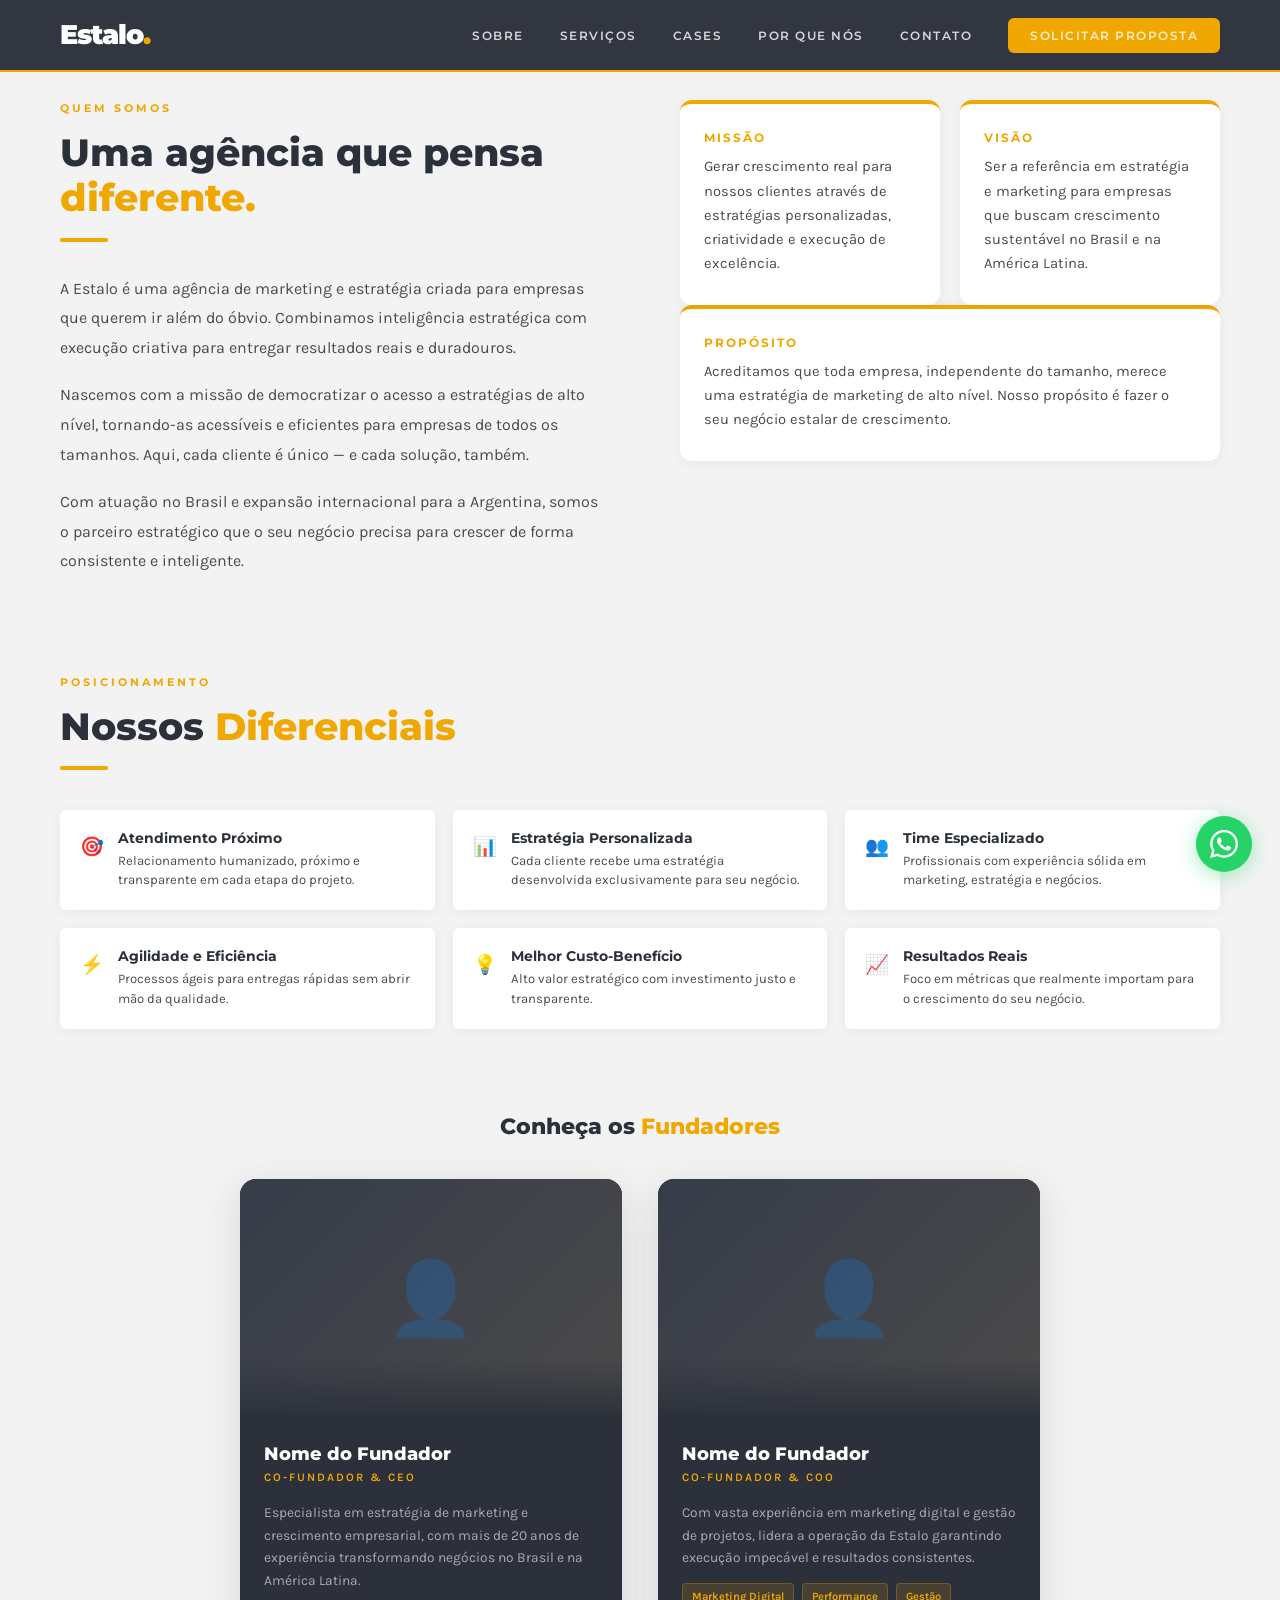
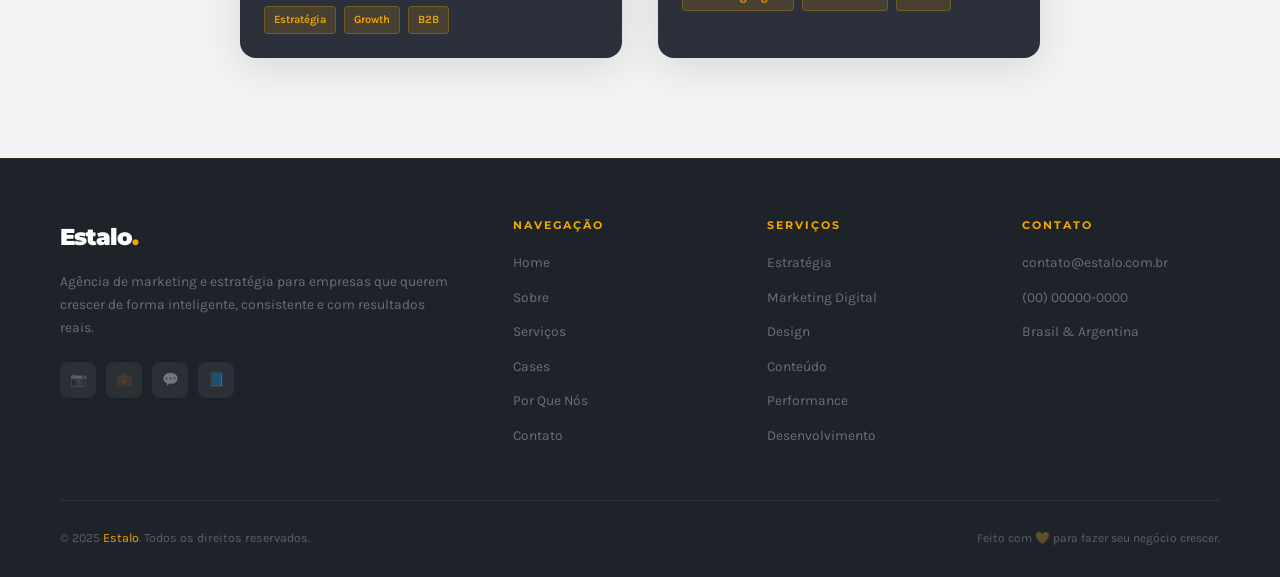
==== peges/sobre.html @ fcc30881 "mudança de layout completo" ====
<!DOCTYPE html>
<html lang="pt-BR">
<head>
<meta charset="UTF-8">
<meta name="viewport" content="width=device-width, initial-scale=1.0">
<title>Estalo — Agência de Marketing e Estratégia</title>
<link href="https://fonts.googleapis.com/css2?family=Montserrat:ital,wght@0,300;0,400;0,600;0,700;0,800;0,900;1,400&family=Karla:wght@300;400;500;600;700&display=swap" rel="stylesheet">
<link rel="stylesheet" href="../css/stilo.css">
<body>
<!-- NAV -->
<nav>
  <a class="nav-logo" href="#home">Estalo<span>.</span></a>
  <ul class="nav-links">
    <li></li>
    <li><a href="#sobre">Sobre</a></li>
    <li><a href="#servicos">Serviços</a></li>
    <li><a href="#cases">Cases</a></li>
    <li><a href="#porque">Por Que Nós</a></li>
    <li><a href="#contato">Contato</a></li>
    <li> <a class="nav-cta" href="#contato">Solicitar Proposta</a></li>
  </ul>
  <button class="nav-hamburger" onclick="toggleMenu()" aria-label="Menu">
    <span></span><span></span><span></span>
  </button>
</nav>

<!-- MOBILE MENU -->
<div id="mobile-menu" style="display:none;position:fixed;top:72px;left:0;right:0;background:var(--navy);z-index:999;padding:24px;border-bottom:2px solid var(--gold);">
  <ul style="list-style:none;display:flex;flex-direction:column;gap:20px;">
    <li><a href="#sobre" onclick="toggleMenu()" style="color:var(--white);text-decoration:none;font-family:Montserrat,sans-serif;font-size:0.85rem;font-weight:600;letter-spacing:1.5px;text-transform:uppercase;">Sobre</a></li>
    <li><a href="#servicos" onclick="toggleMenu()" style="color:var(--white);text-decoration:none;font-family:Montserrat,sans-serif;font-size:0.85rem;font-weight:600;letter-spacing:1.5px;text-transform:uppercase;">Serviços</a></li>
    <li><a href="#cases" onclick="toggleMenu()" style="color:var(--white);text-decoration:none;font-family:Montserrat,sans-serif;font-size:0.85rem;font-weight:600;letter-spacing:1.5px;text-transform:uppercase;">Cases</a></li>
    <li><a href="#porque" onclick="toggleMenu()" style="color:var(--white);text-decoration:none;font-family:Montserrat,sans-serif;font-size:0.85rem;font-weight:600;letter-spacing:1.5px;text-transform:uppercase;">Por Que Nós</a></li>
    <li><a href="#contato" onclick="toggleMenu()" style="color:var(--white);text-decoration:none;font-family:Montserrat,sans-serif;font-size:0.85rem;font-weight:600;letter-spacing:1.5px;text-transform:uppercase;">Contato</a></li>
  </ul>
</div>

<!-- SOBRE -->
<section id="sobre">
  <div class="section-inner">
    <!-- Quem Somos -->
    <div class="sobre-grid">
      <div class="sobre-text fade-in">
        <span class="section-tag">Quem Somos</span>
        <h2 class="section-title">Uma agência que pensa <span class="accent">diferente.</span></h2>
        <div class="divider"></div>
        <p>A Estalo é uma agência de marketing e estratégia criada para empresas que querem ir além do óbvio. Combinamos inteligência estratégica com execução criativa para entregar resultados reais e duradouros.</p>
        <p>Nascemos com a missão de democratizar o acesso a estratégias de alto nível, tornando-as acessíveis e eficientes para empresas de todos os tamanhos. Aqui, cada cliente é único — e cada solução, também.</p>
        <p>Com atuação no Brasil e expansão internacional para a Argentina, somos o parceiro estratégico que o seu negócio precisa para crescer de forma consistente e inteligente.</p>
      </div>
      <div class="fade-in fade-in-delay-2">
        <div class="mvp-grid" style="grid-template-columns:1fr;">
          <div style="display:grid;grid-template-columns:1fr 1fr;gap:20px;">
            <div class="mvp-card">
              <h4>Missão</h4>
              <p>Gerar crescimento real para nossos clientes através de estratégias personalizadas, criatividade e execução de excelência.</p>
            </div>
            <div class="mvp-card">
              <h4>Visão</h4>
              <p>Ser a referência em estratégia e marketing para empresas que buscam crescimento sustentável no Brasil e na América Latina.</p>
            </div>
          </div>
          <div class="mvp-card">
            <h4>Propósito</h4>
            <p>Acreditamos que toda empresa, independente do tamanho, merece uma estratégia de marketing de alto nível. Nosso propósito é fazer o seu negócio estalar de crescimento.</p>
          </div>
        </div>
      </div>
    </div>

    <!-- Diferenciais -->
    <div class="fade-in">
      <span class="section-tag">Posicionamento</span>
      <h2 class="section-title" style="margin-bottom:8px;">Nossos <span class="accent">Diferenciais</span></h2>
      <div class="divider"></div>
      <div class="diffs-grid">
        <div class="diff-item fade-in">
          <span class="diff-icon">🎯</span>
          <div>
            <h5>Atendimento Próximo</h5>
            <p>Relacionamento humanizado, próximo e transparente em cada etapa do projeto.</p>
          </div>
        </div>
        <div class="diff-item fade-in fade-in-delay-1">
          <span class="diff-icon">📊</span>
          <div>
            <h5>Estratégia Personalizada</h5>
            <p>Cada cliente recebe uma estratégia desenvolvida exclusivamente para seu negócio.</p>
          </div>
        </div>
        <div class="diff-item fade-in fade-in-delay-2">
          <span class="diff-icon">👥</span>
          <div>
            <h5>Time Especializado</h5>
            <p>Profissionais com experiência sólida em marketing, estratégia e negócios.</p>
          </div>
        </div>
        <div class="diff-item fade-in fade-in-delay-3">
          <span class="diff-icon">⚡</span>
          <div>
            <h5>Agilidade e Eficiência</h5>
            <p>Processos ágeis para entregas rápidas sem abrir mão da qualidade.</p>
          </div>
        </div>
        <div class="diff-item fade-in fade-in-delay-4">
          <span class="diff-icon">💡</span>
          <div>
            <h5>Melhor Custo-Benefício</h5>
            <p>Alto valor estratégico com investimento justo e transparente.</p>
          </div>
        </div>
        <div class="diff-item fade-in fade-in-delay-5">
          <span class="diff-icon">📈</span>
          <div>
            <h5>Resultados Reais</h5>
            <p>Foco em métricas que realmente importam para o crescimento do seu negócio.</p>
          </div>
        </div>
      </div>
    </div>

    <!-- Fundadores -->
    <div style="margin-top:80px;" class="fade-in">
      <div class="fundadores-title">Conheça os <span>Fundadores</span></div>
      <div class="fundadores-grid">
        <div class="fundador-card fade-in">
          <div class="fundador-photo">👤</div>
          <div class="fundador-info">
            <h3>Nome do Fundador</h3>
            <div class="fundador-cargo">Co-Fundador & CEO</div>
            <p class="fundador-bio">Especialista em estratégia de marketing e crescimento empresarial, com mais de 20 anos de experiência transformando negócios no Brasil e na América Latina.</p>
            <div class="fundador-especialidade">
              <span class="tag-esp">Estratégia</span>
              <span class="tag-esp">Growth</span>
              <span class="tag-esp">B2B</span>
            </div>
          </div>
        </div>
        <div class="fundador-card fade-in fade-in-delay-2">
          <div class="fundador-photo">👤</div>
          <div class="fundador-info">
            <h3>Nome do Fundador</h3>
            <div class="fundador-cargo">Co-Fundador & COO</div>
            <p class="fundador-bio">Com vasta experiência em marketing digital e gestão de projetos, lidera a operação da Estalo garantindo execução impecável e resultados consistentes.</p>
            <div class="fundador-especialidade">
              <span class="tag-esp">Marketing Digital</span>
              <span class="tag-esp">Performance</span>
              <span class="tag-esp">Gestão</span>
            </div>
          </div>
        </div>
      </div>
    </div>
  </div>
</section>


<!-- FOOTER -->
<footer>
  <div class="footer-inner">
    <div class="footer-top">
      <div class="footer-brand">
        <span class="nav-logo">Estalo<span>.</span></span>
        <p>Agência de marketing e estratégia para empresas que querem crescer de forma inteligente, consistente e com resultados reais.</p>
        <div class="social-links">
          <a href="#" class="social-link" aria-label="Instagram">📷</a>
          <a href="#" class="social-link" aria-label="LinkedIn">💼</a>
          <a href="#" class="social-link" aria-label="WhatsApp">💬</a>
          <a href="#" class="social-link" aria-label="Facebook">📘</a>
        </div>
      </div>

      <div class="footer-col">
        <h5>Navegação</h5>
        <ul>
          <li><a href="#home">Home</a></li>
          <li><a href="#sobre">Sobre</a></li>
          <li><a href="#servicos">Serviços</a></li>
          <li><a href="#cases">Cases</a></li>
          <li><a href="#porque">Por Que Nós</a></li>
          <li><a href="#contato">Contato</a></li>
        </ul>
      </div>

      <div class="footer-col">
        <h5>Serviços</h5>
        <ul>
          <li><a href="#servicos">Estratégia</a></li>
          <li><a href="#servicos">Marketing Digital</a></li>
          <li><a href="#servicos">Design</a></li>
          <li><a href="#servicos">Conteúdo</a></li>
          <li><a href="#servicos">Performance</a></li>
          <li><a href="#servicos">Desenvolvimento</a></li>
        </ul>
      </div>

      <div class="footer-col">
        <h5>Contato</h5>
        <ul>
          <li><a href="#">contato@estalo.com.br</a></li>
          <li><a href="#">(00) 00000-0000</a></li>
          <li><a href="#">Brasil & Argentina</a></li>
        </ul>
      </div>
    </div>

    <div class="footer-bottom">
      <p class="footer-copy">© 2025 <span>Estalo</span>. Todos os direitos reservados.</p>
      <p class="footer-copy" style="font-size:0.75rem;">Feito com 💛 para fazer seu negócio crescer.</p>
    </div>
  </div>
</footer>

<!-- WHATSAPP FAB -->
<a href="https://wa.me/5500000000000" target="_blank" class="whatsapp-fab" title="Falar no WhatsApp" aria-label="WhatsApp">
  <svg width="28" height="28" viewBox="0 0 24 24" fill="white" xmlns="http://www.w3.org/2000/svg">
    <path d="M17.472 14.382c-.297-.149-1.758-.867-2.03-.967-.273-.099-.471-.148-.67.15-.197.297-.767.966-.94 1.164-.173.199-.347.223-.644.075-.297-.15-1.255-.463-2.39-1.475-.883-.788-1.48-1.761-1.653-2.059-.173-.297-.018-.458.13-.606.134-.133.298-.347.446-.52.149-.174.198-.298.298-.497.099-.198.05-.371-.025-.52-.075-.149-.669-1.612-.916-2.207-.242-.579-.487-.5-.669-.51-.173-.008-.371-.01-.57-.01-.198 0-.52.074-.792.372-.272.297-1.04 1.016-1.04 2.479 0 1.462 1.065 2.875 1.213 3.074.149.198 2.096 3.2 5.077 4.487.709.306 1.262.489 1.694.625.712.227 1.36.195 1.871.118.571-.085 1.758-.719 2.006-1.413.248-.694.248-1.289.173-1.413-.074-.124-.272-.198-.57-.347m-5.421 7.403h-.004a9.87 9.87 0 01-5.031-1.378l-.361-.214-3.741.982.998-3.648-.235-.374a9.86 9.86 0 01-1.51-5.26c.001-5.45 4.436-9.884 9.888-9.884 2.64 0 5.122 1.03 6.988 2.898a9.825 9.825 0 012.893 6.994c-.003 5.45-4.437 9.884-9.885 9.884m8.413-18.297A11.815 11.815 0 0012.05 0C5.495 0 .16 5.335.157 11.892c0 2.096.547 4.142 1.588 5.945L.057 24l6.305-1.654a11.882 11.882 0 005.683 1.448h.005c6.554 0 11.89-5.335 11.893-11.893a11.821 11.821 0 00-3.48-8.413Z"/>
  </svg>
</a>
<script src="../js/script.js">js</script>
</body>
</html>
---- css/stilo.css ----
/* ═══════════════════════════════════════════════════════════
   ESTALO — FOLHA DE ESTILOS PRINCIPAL
   Organização:
   1. Variáveis & Reset
   2. Tipografia Base
   3. Navegação
   4. Hero
   5. Seções Comuns
   6. Sobre
   7. Serviços
   8. Clientes (Marquee)
   9. Área de Atuação & Números
   10. Cases / Portfólio
   11. Depoimentos (Carrossel)
   12. Por Que Nós
   13. Contato & Formulário
   14. Footer
   15. WhatsApp FAB
   16. Animações
   17. Responsividade
═══════════════════════════════════════════════════════════ */


/* ═══════════════════════════════════════════
   1. VARIÁVEIS & RESET
═══════════════════════════════════════════ */

:root {
  --navy:       #2b303a;
  --navy-light: #363c49;
  --gold:       #f0a800;
  --gold-dark:  #c98e00;
  --dark:       #4b4a4a;
  --light:      #f3f3f3;
  --white:      #ffffff;

  --radius-sm:  6px;
  --radius-md:  12px;
  --radius-lg:  20px;
  --radius-xl:  40px;

  --shadow-sm:  0 2px 12px rgba(43, 48, 58, 0.06);
  --shadow-md:  0 4px 24px rgba(43, 48, 58, 0.10);
  --shadow-lg:  0 8px 40px rgba(43, 48, 58, 0.14);
  --shadow-xl:  0 20px 80px rgba(43, 48, 58, 0.20);

  --transition: 0.25s ease;
}

*,
*::before,
*::after {
  box-sizing: border-box;
  margin: 0;
  padding: 0;
}

html {
  scroll-behavior: smooth;
}

body {
  font-family: "Karla", sans-serif;
  background: var(--white);
  color: var(--navy);
  overflow-x: hidden;
  line-height: 1.6;
}


/* ═══════════════════════════════════════════
   2. TIPOGRAFIA BASE
═══════════════════════════════════════════ */

h1, h2, h3, h4, h5 {
  font-family: "Montserrat", sans-serif;
  line-height: 1.15;
}

a {
  text-decoration: none;
  color: inherit;
}

img {
  display: block;
  max-width: 100%;
  height: auto;
}


/* ═══════════════════════════════════════════
   3. NAVEGAÇÃO
═══════════════════════════════════════════ */

nav {
  position: fixed;
  top: 0;
  left: 0;
  right: 0;
  z-index: 1000;
  display: flex;
  align-items: center;
  justify-content: space-between;
  padding: 0 60px;
  height: 72px;
  background: rgba(43, 48, 58, 0.97);
  backdrop-filter: blur(12px);
  border-bottom: 2px solid var(--gold);
  transition: box-shadow var(--transition);
}

.nav-logo {
  font-family: "Montserrat", sans-serif;
  font-size: 1.7rem;
  font-weight: 900;
  color: var(--white);
  letter-spacing: -1px;
  text-decoration: none;
  flex-shrink: 0;
}

.nav-logo span {
  color: var(--gold);
}

/* Links centrais */
.nav-links {
  display: flex;
  align-items: center;
  gap: 36px;
  list-style: none;
}

.nav-links a {
  font-family: "Montserrat", sans-serif;
  font-size: 0.75rem;
  font-weight: 600;
  letter-spacing: 1.5px;
  text-transform: uppercase;
  color: rgba(255, 255, 255, 0.8);
  transition: color var(--transition);
}

.nav-links a:hover {
  color: var(--gold);
}

/* Botão CTA da nav */
.nav-cta {
  background: var(--gold);
  color: var(--navy);
  font-family: "Montserrat", sans-serif;
  font-size: 0.72rem;
  font-weight: 800;
  letter-spacing: 1.5px;
  text-transform: uppercase;
  padding: 10px 22px;
  border-radius: var(--radius-sm);
  transition: background var(--transition), transform var(--transition);
  white-space: nowrap;
  flex-shrink: 0;
}

.nav-cta:hover {
  background: var(--gold-dark);
  transform: translateY(-1px);
}

/* Hambúrguer — escondido no desktop */
.nav-hamburger {
  display: none;
  flex-direction: column;
  gap: 5px;
  cursor: pointer;
  background: none;
  border: none;
  padding: 4px;
}

.nav-hamburger span {
  display: block;
  width: 24px;
  height: 2px;
  background: var(--white);
  border-radius: 2px;
  transition: all 0.3s;
}

/* Menu mobile */
#mobile-menu {
  display: none;
  position: fixed;
  top: 72px;
  left: 0;
  right: 0;
  background: var(--navy);
  z-index: 998;
  padding: 28px 24px;
  border-bottom: 2px solid rgba(240, 168, 0, 0.3);
  box-shadow: 0 20px 60px rgba(0, 0, 0, 0.4);
}

#mobile-menu ul {
  list-style: none;
  display: flex;
  flex-direction: column;
  gap: 20px;
  margin-bottom: 24px;
}

#mobile-menu ul li a {
  color: var(--white);
  font-family: "Montserrat", sans-serif;
  font-size: 0.88rem;
  font-weight: 600;
  letter-spacing: 1.5px;
  text-transform: uppercase;
}

#mobile-menu .nav-cta {
  display: block;
  text-align: center;
  width: 100%;
  padding: 14px;
  font-size: 0.8rem;
  border-radius: var(--radius-sm);
}


/* ═══════════════════════════════════════════
   4. HERO
═══════════════════════════════════════════ */

#home {
  min-height: 100vh;
  background: var(--navy);
  position: relative;
  overflow: hidden;
  display: flex;
  align-items: center;
}

.hero-bg-pattern {
  position: absolute;
  inset: 0;
  opacity: 0.04;
  background-image: repeating-linear-gradient(
    45deg,
    var(--gold) 0,
    var(--gold) 1px,
    transparent 0,
    transparent 50%
  );
  background-size: 40px 40px;
  pointer-events: none;
}

.hero-accent-bar {
  position: absolute;
  top: 0;
  left: 0;
  right: 0;
  height: 4px;
  background: linear-gradient(90deg, var(--gold) 0%, transparent 70%);
}

.hero-blob {
  position: absolute;
  right: -120px;
  top: 50%;
  transform: translateY(-50%);
  width: 700px;
  height: 700px;
  border-radius: 50%;
  background: radial-gradient(circle, rgba(240, 168, 0, 0.12) 0%, transparent 70%);
  pointer-events: none;
}

.hero-content {
  position: relative;
  z-index: 2;
  padding: 120px 60px 80px;
  max-width: 1200px;
  margin: 0 auto;
  width: 100%;
  display: grid;
  grid-template-columns: 1fr 1fr;
  gap: 80px;
  align-items: center;
}

.hero-tag {
  display: inline-block;
  font-family: "Montserrat", sans-serif;
  font-size: 0.68rem;
  font-weight: 700;
  letter-spacing: 3px;
  text-transform: uppercase;
  color: var(--gold);
  border: 1px solid rgba(240, 168, 0, 0.4);
  border-radius: 4px;
  padding: 6px 14px;
  margin-bottom: 28px;
}

.hero-title {
  font-size: clamp(2.6rem, 4.5vw, 4.2rem);
  font-weight: 900;
  line-height: 1.05;
  color: var(--white);
  margin-bottom: 24px;
}

.hero-title .accent {
  color: var(--gold);
  display: block;
}

.hero-subtitle {
  font-size: 1.05rem;
  font-weight: 400;
  line-height: 1.75;
  color: rgba(255, 255, 255, 0.62);
  margin-bottom: 44px;
  max-width: 480px;
}

.hero-ctas {
  display: flex;
  gap: 14px;
  flex-wrap: wrap;
}

/* Botões globais */
.btn-primary {
  background: var(--gold);
  color: var(--navy);
  font-family: "Montserrat", sans-serif;
  font-size: 0.78rem;
  font-weight: 800;
  letter-spacing: 1.5px;
  text-transform: uppercase;
  padding: 15px 30px;
  border-radius: var(--radius-sm);
  border: 2px solid var(--gold);
  transition: all var(--transition);
  display: inline-block;
}

.btn-primary:hover {
  background: transparent;
  color: var(--gold);
}

.btn-secondary {
  border: 2px solid rgba(255, 255, 255, 0.25);
  color: var(--white);
  font-family: "Montserrat", sans-serif;
  font-size: 0.78rem;
  font-weight: 700;
  letter-spacing: 1.5px;
  text-transform: uppercase;
  padding: 15px 30px;
  border-radius: var(--radius-sm);
  transition: all var(--transition);
  display: inline-block;
}

.btn-secondary:hover {
  border-color: var(--gold);
  color: var(--gold);
}

/* Cards de estatísticas no hero */
.hero-stats {
  display: grid;
  grid-template-columns: repeat(2, 1fr);
  gap: 20px;
}

.stat-card {
  background: rgba(255, 255, 255, 0.05);
  border: 1px solid rgba(255, 255, 255, 0.08);
  border-radius: var(--radius-md);
  padding: 28px 22px;
  transition: background var(--transition), border-color var(--transition);
}

.stat-card:hover {
  background: rgba(240, 168, 0, 0.08);
  border-color: rgba(240, 168, 0, 0.2);
}

.stat-number {
  font-family: "Montserrat", sans-serif;
  font-size: 2.4rem;
  font-weight: 900;
  color: var(--gold);
  line-height: 1;
  margin-bottom: 8px;
}

.stat-label {
  font-size: 0.82rem;
  color: rgba(255, 255, 255, 0.45);
  line-height: 1.4;
}


/* ═══════════════════════════════════════════
   5. SEÇÕES COMUNS
═══════════════════════════════════════════ */

section {
  padding: 100px 60px;
}

.section-inner {
  max-width: 1200px;
  margin: 0 auto;
}

.section-tag {
  display: block;
  font-family: "Montserrat", sans-serif;
  font-size: 0.68rem;
  font-weight: 700;
  letter-spacing: 3px;
  text-transform: uppercase;
  color: var(--gold);
  margin-bottom: 14px;
}

.section-title {
  font-size: clamp(1.8rem, 3vw, 2.7rem);
  font-weight: 800;
  line-height: 1.15;
  margin-bottom: 18px;
  color: var(--navy);
}

.section-title .accent {
  color: var(--gold);
}

.section-subtitle {
  font-size: 1rem;
  line-height: 1.75;
  color: var(--dark);
  max-width: 600px;
}

.divider {
  width: 48px;
  height: 4px;
  background: var(--gold);
  border-radius: 2px;
  margin: 16px 0 32px;
}


/* ═══════════════════════════════════════════
   6. SOBRE
═══════════════════════════════════════════ */

#sobre {
  background: var(--light);
}

.sobre-grid {
  display: grid;
  grid-template-columns: 1fr 1fr;
  gap: 80px;
  align-items: start;
  margin-bottom: 80px;
}

.sobre-text p {
  font-size: 1rem;
  line-height: 1.85;
  color: var(--dark);
  margin-bottom: 18px;
}

/* Cards Missão/Visão/Propósito */
.mvp-card {
  background: var(--white);
  border-radius: var(--radius-md);
  padding: 28px 24px;
  border-top: 4px solid var(--gold);
  box-shadow: var(--shadow-sm);
  transition: transform var(--transition), box-shadow var(--transition);
}

.mvp-card:hover {
  transform: translateY(-4px);
  box-shadow: var(--shadow-md);
}

.mvp-card h4 {
  font-size: 0.72rem;
  font-weight: 700;
  letter-spacing: 2px;
  text-transform: uppercase;
  color: var(--gold);
  margin-bottom: 10px;
}

.mvp-card p {
  font-size: 0.92rem;
  line-height: 1.65;
  color: var(--dark);
}

/* Diferenciais */
.diffs-grid {
  display: grid;
  grid-template-columns: repeat(3, 1fr);
  gap: 18px;
  margin-top: 40px;
}

.diff-item {
  display: flex;
  gap: 14px;
  align-items: flex-start;
  padding: 20px;
  background: var(--white);
  border-radius: var(--radius-sm);
  box-shadow: var(--shadow-sm);
  transition: box-shadow var(--transition);
}

.diff-item:hover {
  box-shadow: var(--shadow-md);
}

.diff-icon {
  font-size: 1.2rem;
  flex-shrink: 0;
  margin-top: 2px;
}

.diff-item h5 {
  font-size: 0.88rem;
  font-weight: 700;
  margin-bottom: 5px;
  color: var(--navy);
}

.diff-item p {
  font-size: 0.82rem;
  color: var(--dark);
  line-height: 1.5;
}

/* Fundadores */
.fundadores-title {
  font-family: "Montserrat", sans-serif;
  font-size: 1.35rem;
  font-weight: 800;
  color: var(--navy);
  margin-bottom: 36px;
  text-align: center;
}

.fundadores-title span {
  color: var(--gold);
}

.fundadores-grid {
  display: grid;
  grid-template-columns: repeat(2, 1fr);
  gap: 36px;
  max-width: 800px;
  margin: 0 auto;
}

.fundador-card {
  background: var(--navy);
  border-radius: 16px;
  overflow: hidden;
  box-shadow: var(--shadow-lg);
  transition: transform 0.3s;
}

.fundador-card:hover {
  transform: translateY(-6px);
}

.fundador-photo {
  width: 100%;
  height: 240px;
  background: linear-gradient(135deg, var(--navy-light) 0%, var(--dark) 100%);
  display: flex;
  align-items: center;
  justify-content: center;
  font-size: 4.5rem;
  color: rgba(240, 168, 0, 0.3);
  position: relative;
  overflow: hidden;
}

.fundador-photo::after {
  content: "";
  position: absolute;
  bottom: 0;
  left: 0;
  right: 0;
  height: 60px;
  background: linear-gradient(transparent, var(--navy));
}

.fundador-info {
  padding: 24px;
}

.fundador-info h3 {
  font-size: 1.15rem;
  font-weight: 800;
  color: var(--white);
  margin-bottom: 4px;
}

.fundador-cargo {
  font-size: 0.72rem;
  font-weight: 600;
  letter-spacing: 2px;
  text-transform: uppercase;
  color: var(--gold);
  margin-bottom: 14px;
}

.fundador-bio {
  font-size: 0.86rem;
  color: rgba(255, 255, 255, 0.6);
  line-height: 1.65;
}

.fundador-especialidade {
  display: flex;
  gap: 8px;
  flex-wrap: wrap;
  margin-top: 14px;
}

.tag-esp {
  font-size: 0.7rem;
  font-weight: 600;
  background: rgba(240, 168, 0, 0.15);
  color: var(--gold);
  border: 1px solid rgba(240, 168, 0, 0.25);
  border-radius: 4px;
  padding: 4px 9px;
}


/* ═══════════════════════════════════════════
   7. SERVIÇOS
═══════════════════════════════════════════ */

#servicos {
  background: var(--white);
}

.servicos-header {
  display: grid;
  grid-template-columns: 1fr 1fr;
  gap: 60px;
  align-items: start;
  margin-bottom: 60px;
}

.categoria-group h4 {
  font-size: 0.68rem;
  font-weight: 700;
  letter-spacing: 2px;
  text-transform: uppercase;
  color: var(--gold);
  border-bottom: 1px solid rgba(240, 168, 0, 0.2);
  padding-bottom: 10px;
  margin-bottom: 18px;
}

.servicos-cards {
  display: flex;
  flex-direction: column;
  gap: 10px;
}

.servico-card {
  background: var(--light);
  border-radius: var(--radius-sm);
  padding: 18px 22px;
  display: flex;
  align-items: center;
  gap: 14px;
  border: 1px solid transparent;
  transition: all var(--transition);
}

.servico-card:hover {
  background: var(--white);
  border-color: rgba(240, 168, 0, 0.3);
  box-shadow: var(--shadow-md);
  transform: translateX(4px);
}

.servico-icon {
  width: 38px;
  height: 38px;
  border-radius: 8px;
  background: rgba(240, 168, 0, 0.15);
  display: flex;
  align-items: center;
  justify-content: center;
  font-size: 1rem;
  flex-shrink: 0;
}

.servico-card h5 {
  font-size: 0.9rem;
  font-weight: 700;
  color: var(--navy);
  margin-bottom: 3px;
}

.servico-card p {
  font-size: 0.8rem;
  color: var(--dark);
  line-height: 1.5;
}

.servico-cta {
  margin-left: auto;
  font-size: 0.7rem;
  font-weight: 700;
  letter-spacing: 1px;
  text-transform: uppercase;
  color: var(--gold);
  flex-shrink: 0;
  white-space: nowrap;
}

.servico-cta:hover {
  color: var(--gold-dark);
}


/* ═══════════════════════════════════════════
   8. CLIENTES (MARQUEE)
═══════════════════════════════════════════ */

#clientes {
  background: var(--navy);
  padding: 64px 0;
  overflow: hidden;
}

.clientes-label {
  text-align: center;
  font-family: "Montserrat", sans-serif;
  font-size: 0.7rem;
  font-weight: 700;
  letter-spacing: 3px;
  text-transform: uppercase;
  color: rgba(255, 255, 255, 0.3);
  margin-bottom: 44px;
}

/* Fade nas bordas */
.marquee-wrapper {
  overflow: hidden;
  position: relative;
}

.marquee-wrapper::before,
.marquee-wrapper::after {
  content: "";
  position: absolute;
  top: 0;
  bottom: 0;
  width: 120px;
  z-index: 2;
  pointer-events: none;
}

.marquee-wrapper::before {
  left: 0;
  background: linear-gradient(90deg, var(--navy), transparent);
}

.marquee-wrapper::after {
  right: 0;
  background: linear-gradient(-90deg, var(--navy), transparent);
}

.marquee-track {
  display: flex;
  width: max-content;
  animation: marquee 32s linear infinite;
}

.marquee-track:hover {
  animation-play-state: paused;
}

@keyframes marquee {
  0%   { transform: translateX(0); }
  100% { transform: translateX(-50%); }
}

/* Item individual da logo */
.cliente-logo-item {
  padding: 0 40px;
  display: flex;
  align-items: center;
  justify-content: center;
  border-right: 1px solid rgba(255, 255, 255, 0.06);
  flex-shrink: 0;
}

.cliente-logo-svg {
  height: 40px;
  width: 140px;
  filter: brightness(0) invert(1);
  opacity: 0.28;
  transition: opacity var(--transition), filter var(--transition);
}

.cliente-logo-item:hover .cliente-logo-svg {
  opacity: 0.85;
  filter: brightness(0) invert(1) sepia(1) saturate(4) hue-rotate(5deg);
}

/* Texto simples (fallback) */
.cliente-logo {
  padding: 20px 40px;
  font-family: "Montserrat", sans-serif;
  font-size: 0.82rem;
  font-weight: 800;
  letter-spacing: 2px;
  text-transform: uppercase;
  color: rgba(255, 255, 255, 0.25);
  border-right: 1px solid rgba(255, 255, 255, 0.07);
  white-space: nowrap;
  transition: color var(--transition);
}

.cliente-logo:hover {
  color: var(--gold);
}


/* ═══════════════════════════════════════════
   9. ÁREA DE ATUAÇÃO & NÚMEROS
═══════════════════════════════════════════ */

#atuacao {
  background: var(--light);
}

.atuacao-grid {
  display: grid;
  grid-template-columns: 1fr 1fr;
  gap: 80px;
  align-items: center;
}

/* Mapa */
.mapa-container {
  background: var(--white);
  border-radius: var(--radius-lg);
  padding: 32px;
  box-shadow: var(--shadow-lg);
  display: flex;
  flex-direction: column;
  align-items: center;
  justify-content: center;
  position: relative;
  overflow: hidden;
}

.mapa-container::before {
  content: "";
  position: absolute;
  top: 0;
  left: 0;
  right: 0;
  height: 4px;
  background: linear-gradient(90deg, var(--gold), var(--gold-dark));
}

/* SVG do mapa */
.mapa-svg,
.mapa-img,
.mapa-imagem {
  width: 100%;
  max-width: 340px;
  height: auto;
  border-radius: var(--radius-sm);
}

/* Legenda */
.mapa-legenda {
  display: flex;
  gap: 20px;
  justify-content: center;
  margin-top: 20px;
  flex-wrap: wrap;
}

.legenda-item {
  display: flex;
  align-items: center;
  gap: 8px;
  font-size: 0.78rem;
  font-weight: 600;
  color: var(--dark);
}

.legenda-dot {
  width: 10px;
  height: 10px;
  border-radius: 50%;
  flex-shrink: 0;
}

/* Cards de números */
.numeros-grid {
  display: grid;
  grid-template-columns: repeat(2, 1fr);
  gap: 20px;
}

.numero-card {
  background: var(--white);
  border-radius: 14px;
  padding: 28px 22px;
  box-shadow: var(--shadow-sm);
  border-bottom: 3px solid var(--gold);
  transition: transform var(--transition);
}

.numero-card:hover {
  transform: translateY(-4px);
}

.numero-value {
  font-family: "Montserrat", sans-serif;
  font-size: 2.4rem;
  font-weight: 900;
  color: var(--navy);
  line-height: 1;
  margin-bottom: 8px;
}

.numero-value span {
  color: var(--gold);
}

.numero-desc {
  font-size: 0.85rem;
  color: var(--dark);
  line-height: 1.4;
}


/* ═══════════════════════════════════════════
   10. CASES / PORTFÓLIO
═══════════════════════════════════════════ */

#cases {
  background: var(--white);
}

.cases-header {
  text-align: center;
  margin-bottom: 60px;
}

.cases-header .section-title,
.cases-header .section-subtitle {
  margin-left: auto;
  margin-right: auto;
}

.cases-header .divider {
  margin: 16px auto 0;
}

/* Grid de portfólio */
.portfolio-grid {
  display: grid;
  grid-template-columns: repeat(3, 1fr);
  gap: 20px;
  margin-bottom: 48px;
}

/* Primeiro item ocupa 2 colunas */
.portfolio-item:first-child {
  grid-column: 1 / 3;
}

.portfolio-item {
  border-radius: 16px;
  overflow: hidden;
  cursor: pointer;
}

.portfolio-item-inner {
  position: relative;
  overflow: hidden;
}

.portfolio-thumb {
  width: 100%;
  height: 100%;
  object-fit: cover;
  display: block;
  aspect-ratio: 16 / 9;
  transition: transform 0.5s ease;
}

.portfolio-item:first-child .portfolio-thumb {
  aspect-ratio: 21 / 9;
}

/* Overlay visível no hover */
.portfolio-overlay {
  position: absolute;
  inset: 0;
  background: linear-gradient(
    0deg,
    rgba(43, 48, 58, 0.95) 0%,
    rgba(43, 48, 58, 0.3) 60%,
    transparent 100%
  );
  display: flex;
  flex-direction: column;
  justify-content: flex-end;
  padding: 28px;
  opacity: 0;
  transition: opacity 0.35s;
}

.portfolio-item:hover .portfolio-overlay {
  opacity: 1;
}

.portfolio-item:hover .portfolio-thumb {
  transform: scale(1.05);
}

/* Texto sempre visível na base */
.portfolio-static {
  position: absolute;
  bottom: 0;
  left: 0;
  right: 0;
  padding: 20px 24px;
  background: linear-gradient(transparent, rgba(20, 22, 28, 0.88));
}

.portfolio-cat {
  font-size: 0.65rem;
  font-weight: 700;
  letter-spacing: 2.5px;
  text-transform: uppercase;
  color: var(--gold);
  margin-bottom: 6px;
  opacity: 0.9;
}

.portfolio-title {
  font-family: "Montserrat", sans-serif;
  font-size: 0.95rem;
  font-weight: 800;
  color: var(--white);
  margin-bottom: 6px;
}

.portfolio-result {
  font-size: 0.8rem;
  color: rgba(255, 255, 255, 0.7);
}

.portfolio-badge {
  display: inline-block;
  font-size: 0.68rem;
  font-weight: 700;
  letter-spacing: 1px;
  text-transform: uppercase;
  color: var(--gold);
  background: rgba(240, 168, 0, 0.15);
  border: 1px solid rgba(240, 168, 0, 0.3);
  border-radius: 4px;
  padding: 3px 9px;
  margin-top: 10px;
}

.cases-cta {
  text-align: center;
  margin-top: 8px;
}


/* ═══════════════════════════════════════════
   11. DEPOIMENTOS (CARROSSEL)
═══════════════════════════════════════════ */

.depoi-section {
  background: var(--navy);
  border-radius: var(--radius-lg);
  padding: 60px 48px;
  margin-top: 60px;
  overflow: hidden;
  position: relative;
}

.depoi-header {
  text-align: center;
  margin-bottom: 44px;
}

.depoi-title {
  font-family: "Montserrat", sans-serif;
  font-size: 1.3rem;
  font-weight: 800;
  color: var(--white);
}

.depoi-title span {
  color: var(--gold);
}

/* Carrossel */
.depoi-carousel-wrapper {
  overflow: hidden;
}

.depoi-track {
  display: flex;
  transition: transform 0.5s cubic-bezier(0.4, 0, 0.2, 1);
}

.depoi-slide {
  min-width: 100%;
  display: grid;
  grid-template-columns: repeat(3, 1fr);
  gap: 20px;
}

/* Card de depoimento */
.depoi-card {
  background: rgba(255, 255, 255, 0.05);
  border-radius: var(--radius-md);
  padding: 28px;
  border: 1px solid rgba(255, 255, 255, 0.07);
  transition: background var(--transition);
}

.depoi-card:hover {
  background: rgba(240, 168, 0, 0.07);
}

.depoi-stars {
  color: var(--gold);
  font-size: 0.78rem;
  letter-spacing: 2px;
  margin-bottom: 14px;
}

.depoi-text {
  font-size: 0.9rem;
  line-height: 1.7;
  color: rgba(255, 255, 255, 0.62);
  font-style: italic;
  margin-bottom: 20px;
}

.depoi-author {
  display: flex;
  align-items: center;
  gap: 12px;
}

.depoi-avatar {
  width: 40px;
  height: 40px;
  border-radius: 50%;
  background: rgba(240, 168, 0, 0.2);
  display: flex;
  align-items: center;
  justify-content: center;
  font-size: 1rem;
  flex-shrink: 0;
}

.depoi-name {
  font-family: "Montserrat", sans-serif;
  font-size: 0.85rem;
  font-weight: 700;
  color: var(--white);
}

.depoi-empresa {
  font-size: 0.72rem;
  color: var(--gold);
  font-weight: 500;
}

/* Controles */
.depoi-controls {
  display: flex;
  align-items: center;
  justify-content: center;
  gap: 12px;
  margin-top: 32px;
}

.depoi-btn {
  width: 40px;
  height: 40px;
  border-radius: 50%;
  border: 1px solid rgba(255, 255, 255, 0.2);
  background: rgba(255, 255, 255, 0.05);
  color: var(--white);
  font-size: 1rem;
  cursor: pointer;
  display: flex;
  align-items: center;
  justify-content: center;
  transition: all var(--transition);
}

.depoi-btn:hover {
  background: var(--gold);
  color: var(--navy);
  border-color: var(--gold);
}

.depoi-dots {
  display: flex;
  gap: 8px;
  align-items: center;
}

.depoi-dot {
  width: 8px;
  height: 8px;
  border-radius: 50%;
  background: rgba(255, 255, 255, 0.2);
  cursor: pointer;
  transition: all var(--transition);
}

.depoi-dot.active {
  background: var(--gold);
  width: 24px;
  border-radius: 4px;
}


/* ═══════════════════════════════════════════
   12. POR QUE NÓS
═══════════════════════════════════════════ */

#porque {
  background: var(--light);
  padding: 80px 60px;
}

/* Banner principal */
.porque-banner {
  background: var(--navy);
  border-radius: var(--radius-xl);
  display: flex;
  align-items: flex-end;
  position: relative;
  overflow: hidden;
  min-height: 460px;
  padding: 0 64px;
  max-width: 1200px;
  margin: 0 auto;
  gap: 40px;
}

/* Efeito de fundo decorativo */
.porque-banner::before {
  content: "";
  position: absolute;
  inset: 0;
  background-image: repeating-linear-gradient(
    90deg,
    rgba(240, 168, 0, 0.025) 0,
    rgba(240, 168, 0, 0.025) 1px,
    transparent 0,
    transparent 80px
  );
  pointer-events: none;
}

.porque-blob1 {
  position: absolute;
  width: 500px;
  height: 500px;
  border-radius: 50%;
  background: radial-gradient(circle, rgba(240, 168, 0, 0.08) 0%, transparent 65%);
  top: -200px;
  right: -150px;
  pointer-events: none;
}

/* Bloco de texto */
.porque-text-content {
  flex: 1;
  padding: 64px 0 64px;
  position: relative;
  z-index: 2;
}

.banner-title {
  font-family: "Montserrat", sans-serif;
  font-size: clamp(1.8rem, 2.8vw, 2.6rem);
  font-weight: 900;
  color: var(--white);
  line-height: 1.2;
  margin: 14px 0 20px;
  max-width: 520px;
}

.banner-title .accent {
  color: var(--gold);
}

.banner-description {
  color: rgba(255, 255, 255, 0.72);
  font-size: 1rem;
  line-height: 1.75;
  margin-bottom: 28px;
  max-width: 480px;
}

/* Lista de benefícios rápidos */
.banner-features {
  display: flex;
  flex-wrap: wrap;
  gap: 16px 28px;
  margin-bottom: 36px;
}

.feature-item {
  color: var(--white);
  font-size: 0.9rem;
  font-weight: 600;
}

.feature-item span {
  color: var(--gold);
  margin-right: 6px;
}

/* Botão do banner */
.btn-banner {
  display: inline-block;
  background: var(--gold);
  color: var(--navy);
  padding: 15px 36px;
  border-radius: 50px;
  font-family: "Montserrat", sans-serif;
  font-size: 0.8rem;
  font-weight: 800;
  letter-spacing: 1px;
  text-transform: uppercase;
  transition: background var(--transition), transform var(--transition);
}

.btn-banner:hover {
  background: var(--gold-dark);
  transform: scale(1.04);
}

/* Imagem da pessoa */
.porque-image {
  flex: 0 0 auto;
  width: 360px;
  position: relative;
  align-self: flex-end;
  display: flex;
  justify-content: center;
  z-index: 2;
}

.person-img {
  max-height: 440px;
  width: auto;
  object-fit: contain;
  position: relative;
  z-index: 2;
  filter: drop-shadow(0 12px 36px rgba(0, 0, 0, 0.5));
}

.shape-bg {
  position: absolute;
  width: 340px;
  height: 340px;
  background: rgba(240, 168, 0, 0.08);
  border-radius: 50%;
  top: 50%;
  left: 50%;
  transform: translate(-50%, -50%);
  z-index: 1;
}


/* ═══════════════════════════════════════════
   13. CONTATO & FORMULÁRIO
═══════════════════════════════════════════ */

#contato {
  background: var(--light);
}

.contato-grid {
  display: grid;
  grid-template-columns: 1fr 1.2fr;
  gap: 80px;
  align-items: start;
}

.contato-info h2 {
  color: var(--navy);
  margin-bottom: 18px;
}

.contato-info p {
  font-size: 1rem;
  line-height: 1.75;
  color: var(--dark);
  margin-bottom: 36px;
}

.contato-items {
  display: flex;
  flex-direction: column;
  gap: 18px;
}

.contato-item {
  display: flex;
  align-items: center;
  gap: 14px;
}

.contato-item-icon {
  width: 44px;
  height: 44px;
  background: var(--gold);
  border-radius: 8px;
  display: flex;
  align-items: center;
  justify-content: center;
  font-size: 1.1rem;
  flex-shrink: 0;
}

.contato-item-text h5 {
  font-size: 0.7rem;
  font-weight: 700;
  letter-spacing: 1.5px;
  text-transform: uppercase;
  color: var(--dark);
  margin-bottom: 3px;
}

.contato-item-text p {
  font-size: 0.9rem;
  color: var(--navy);
  font-weight: 500;
}

/* Card do formulário */
.form-card {
  background: var(--navy);
  border-radius: var(--radius-lg);
  padding: 44px;
  box-shadow: var(--shadow-xl);
}

.form-top {
  margin-bottom: 28px;
  padding-bottom: 22px;
  border-bottom: 1px solid rgba(255, 255, 255, 0.08);
}

.form-top h3 {
  font-size: 1.05rem;
  font-weight: 800;
  color: var(--white);
  margin-bottom: 5px;
}

.form-top p {
  font-size: 0.82rem;
  color: rgba(255, 255, 255, 0.4);
}

.form-row {
  display: grid;
  grid-template-columns: 1fr 1fr;
  gap: 14px;
}

.form-group {
  display: flex;
  flex-direction: column;
  gap: 7px;
  margin-bottom: 14px;
}

.form-group label {
  font-family: "Montserrat", sans-serif;
  font-size: 0.65rem;
  font-weight: 700;
  letter-spacing: 1.5px;
  text-transform: uppercase;
  color: rgba(255, 255, 255, 0.4);
  display: flex;
  align-items: center;
  gap: 6px;
}

.form-group input,
.form-group select,
.form-group textarea {
  width: 100%;
  background: rgba(255, 255, 255, 0.06);
  border: 1px solid rgba(255, 255, 255, 0.1);
  border-radius: 8px;
  padding: 13px 15px;
  color: var(--white);
  font-family: "Karla", sans-serif;
  font-size: 0.9rem;
  outline: none;
  transition: border-color var(--transition), background var(--transition);
}

.form-group input::placeholder,
.form-group textarea::placeholder {
  color: rgba(255, 255, 255, 0.2);
}

.form-group input:focus,
.form-group select:focus,
.form-group textarea:focus {
  border-color: var(--gold);
  background: rgba(240, 168, 0, 0.05);
}

.form-group select {
  color: rgba(255, 255, 255, 0.45);
  cursor: pointer;
  appearance: none;
}

.form-group select option {
  background: var(--navy);
  color: var(--white);
}

.form-group textarea {
  resize: vertical;
  min-height: 110px;
}

.form-submit {
  width: 100%;
  padding: 17px;
  background: var(--gold);
  color: var(--navy);
  font-family: "Montserrat", sans-serif;
  font-size: 0.8rem;
  font-weight: 800;
  letter-spacing: 2px;
  text-transform: uppercase;
  border: none;
  border-radius: 8px;
  cursor: pointer;
  transition: background var(--transition), transform var(--transition);
  margin-top: 6px;
  display: flex;
  align-items: center;
  justify-content: center;
  gap: 10px;
}

.form-submit:hover {
  background: var(--gold-dark);
  transform: translateY(-2px);
}


/* ═══════════════════════════════════════════
   14. FOOTER
═══════════════════════════════════════════ */

footer {
  background: #1e2229;
  padding: 60px 60px 28px;
  border-top: 1px solid rgba(240, 168, 0, 0.12);
}

.footer-inner {
  max-width: 1200px;
  margin: 0 auto;
}

.footer-top {
  display: grid;
  grid-template-columns: 2fr 1fr 1fr 1fr;
  gap: 56px;
  margin-bottom: 52px;
}

.footer-brand .nav-logo {
  font-size: 1.45rem;
  margin-bottom: 14px;
  display: block;
}

.footer-brand p {
  font-size: 0.86rem;
  color: rgba(255, 255, 255, 0.35);
  line-height: 1.7;
  margin-bottom: 22px;
}

.social-links {
  display: flex;
  gap: 10px;
}

.social-link {
  width: 36px;
  height: 36px;
  border-radius: 8px;
  background: rgba(255, 255, 255, 0.06);
  display: flex;
  align-items: center;
  justify-content: center;
  font-size: 0.85rem;
  color: rgba(255, 255, 255, 0.35);
  transition: background var(--transition), color var(--transition);
}

.social-link:hover {
  background: var(--gold);
  color: var(--navy);
}

.footer-col h5 {
  font-family: "Montserrat", sans-serif;
  font-size: 0.68rem;
  font-weight: 700;
  letter-spacing: 2px;
  text-transform: uppercase;
  color: var(--gold);
  margin-bottom: 18px;
}

.footer-col ul {
  list-style: none;
  display: flex;
  flex-direction: column;
  gap: 9px;
}

.footer-col ul li a {
  font-size: 0.86rem;
  color: rgba(255, 255, 255, 0.35);
  transition: color var(--transition);
}

.footer-col ul li a:hover {
  color: var(--gold);
}

.footer-bottom {
  display: flex;
  align-items: center;
  justify-content: space-between;
  padding-top: 28px;
  border-top: 1px solid rgba(255, 255, 255, 0.07);
}

.footer-copy {
  font-size: 0.78rem;
  color: rgba(255, 255, 255, 0.28);
}

.footer-copy span {
  color: var(--gold);
}


/* ═══════════════════════════════════════════
   15. WHATSAPP FAB
═══════════════════════════════════════════ */

.whatsapp-fab {
  position: fixed;
  bottom: 28px;
  right: 28px;
  z-index: 999;
  width: 56px;
  height: 56px;
  border-radius: 50%;
  background: #25d366;
  box-shadow: 0 4px 20px rgba(37, 211, 102, 0.4);
  display: flex;
  align-items: center;
  justify-content: center;
  animation: pulse-wpp 3s ease-in-out infinite;
  transition: transform var(--transition), box-shadow var(--transition);
}

.whatsapp-fab:hover {
  transform: scale(1.1);
  box-shadow: 0 8px 32px rgba(37, 211, 102, 0.55);
  animation: none;
}

@keyframes pulse-wpp {
  0%, 100% { box-shadow: 0 4px 20px rgba(37, 211, 102, 0.4); }
  50%       { box-shadow: 0 4px 36px rgba(37, 211, 102, 0.7); }
}


/* ═══════════════════════════════════════════
   16. ANIMAÇÕES (FADE-IN)
═══════════════════════════════════════════ */

.fade-in {
  opacity: 0;
  transform: translateY(28px);
  transition: opacity 0.7s ease, transform 0.7s ease;
}

.fade-in.visible {
  opacity: 1;
  transform: translateY(0);
}

.fade-in-delay-1 { transition-delay: 0.1s; }
.fade-in-delay-2 { transition-delay: 0.2s; }
.fade-in-delay-3 { transition-delay: 0.3s; }
.fade-in-delay-4 { transition-delay: 0.4s; }
.fade-in-delay-5 { transition-delay: 0.5s; }
.fade-in-delay-6 { transition-delay: 0.6s; }


/* ═══════════════════════════════════════════
   17. RESPONSIVIDADE
   Breakpoints:
   - 1200px → containers
   - 1024px → tablets grandes
   -  900px → tablets
   -  768px → celulares grandes
   -  480px → celulares pequenos
═══════════════════════════════════════════ */

/* ── 1024px ── */
@media (max-width: 1024px) {
  .portfolio-grid {
    grid-template-columns: repeat(2, 1fr);
  }

  .portfolio-item:first-child {
    grid-column: 1 / -1;
  }

  .footer-top {
    grid-template-columns: 1fr 1fr;
    gap: 40px;
  }
}

/* ── 900px ── */
@media (max-width: 900px) {

  /* Nav */
  nav {
    padding: 0 24px;
    height: 64px;
  }

  .nav-links {
    display: none;
  }

  .nav-right .nav-cta {
    display: none; /* some no desktop compacto, aparece no menu mobile */
  }

  .nav-hamburger {
    display: flex;
  }

  #mobile-menu {
    top: 64px;
  }

  /* Seções */
  section {
    padding: 64px 24px;
  }

  #porque {
    padding: 64px 24px;
  }

  /* Hero */
  .hero-content {
    grid-template-columns: 1fr;
    gap: 40px;
    padding: 100px 24px 60px;
  }

  .hero-stats {
    grid-template-columns: repeat(2, 1fr);
  }

  /* Sobre */
  .sobre-grid {
    grid-template-columns: 1fr;
    gap: 36px;
  }

  .diffs-grid {
    grid-template-columns: repeat(2, 1fr);
  }

  .fundadores-grid {
    grid-template-columns: 1fr;
    max-width: 400px;
  }

  /* Serviços */
  .servicos-header {
    grid-template-columns: 1fr;
    gap: 36px;
  }

  .servicos-header + div {
    grid-template-columns: 1fr !important;
  }

  /* Atuação */
  .atuacao-grid {
    grid-template-columns: 1fr;
    gap: 40px;
  }

  .numeros-grid {
    grid-template-columns: repeat(2, 1fr);
  }

  /* Portfólio */
  .portfolio-grid {
    grid-template-columns: 1fr;
  }

  .portfolio-item:first-child {
    grid-column: 1;
  }

  .portfolio-item:first-child .portfolio-thumb {
    aspect-ratio: 16 / 9;
  }

  /* Depoimentos */
  .depoi-slide {
    grid-template-columns: 1fr;
  }

  .depoi-section {
    padding: 40px 20px;
  }

  /* Por que nós */
  .porque-banner {
    flex-direction: column;
    align-items: center;
    padding: 48px 28px 0;
    text-align: center;
    border-radius: 24px;
  }

  .porque-text-content {
    padding: 0;
  }

  .banner-title {
    margin-left: auto;
    margin-right: auto;
  }

  .banner-description {
    margin-left: auto;
    margin-right: auto;
  }

  .banner-features {
    justify-content: center;
  }

  .porque-image {
    width: 100%;
    max-width: 320px;
    align-self: center;
  }

  /* Contato */
  .contato-grid {
    grid-template-columns: 1fr;
    gap: 36px;
  }

  .form-row {
    grid-template-columns: 1fr;
  }

  /* Footer */
  .footer-top {
    grid-template-columns: 1fr 1fr;
    gap: 32px;
  }

  footer {
    padding: 44px 24px 22px;
  }

  .footer-bottom {
    flex-direction: column;
    gap: 12px;
    text-align: center;
  }
}

/* ── 768px ── */
@media (max-width: 768px) {

  .section-title {
    font-size: 1.75rem;
  }

  /* Depoimentos — 1 card visível */
  .depoi-slide {
    grid-template-columns: 1fr;
  }

  .depoi-card:not(:first-child) {
    display: none;
  }

  /* Marquee — gradiente menor */
  .marquee-wrapper::before,
  .marquee-wrapper::after {
    width: 60px;
  }
}

/* ── 480px ── */
@media (max-width: 480px) {

  .hero-stats {
    grid-template-columns: 1fr 1fr;
  }

  .diffs-grid {
    grid-template-columns: 1fr;
  }

  .numeros-grid {
    grid-template-columns: 1fr 1fr;
  }

  .form-card {
    padding: 28px 20px;
  }

  .porque-banner {
    padding: 36px 20px 0;
  }

  .footer-top {
    grid-template-columns: 1fr;
  }
}
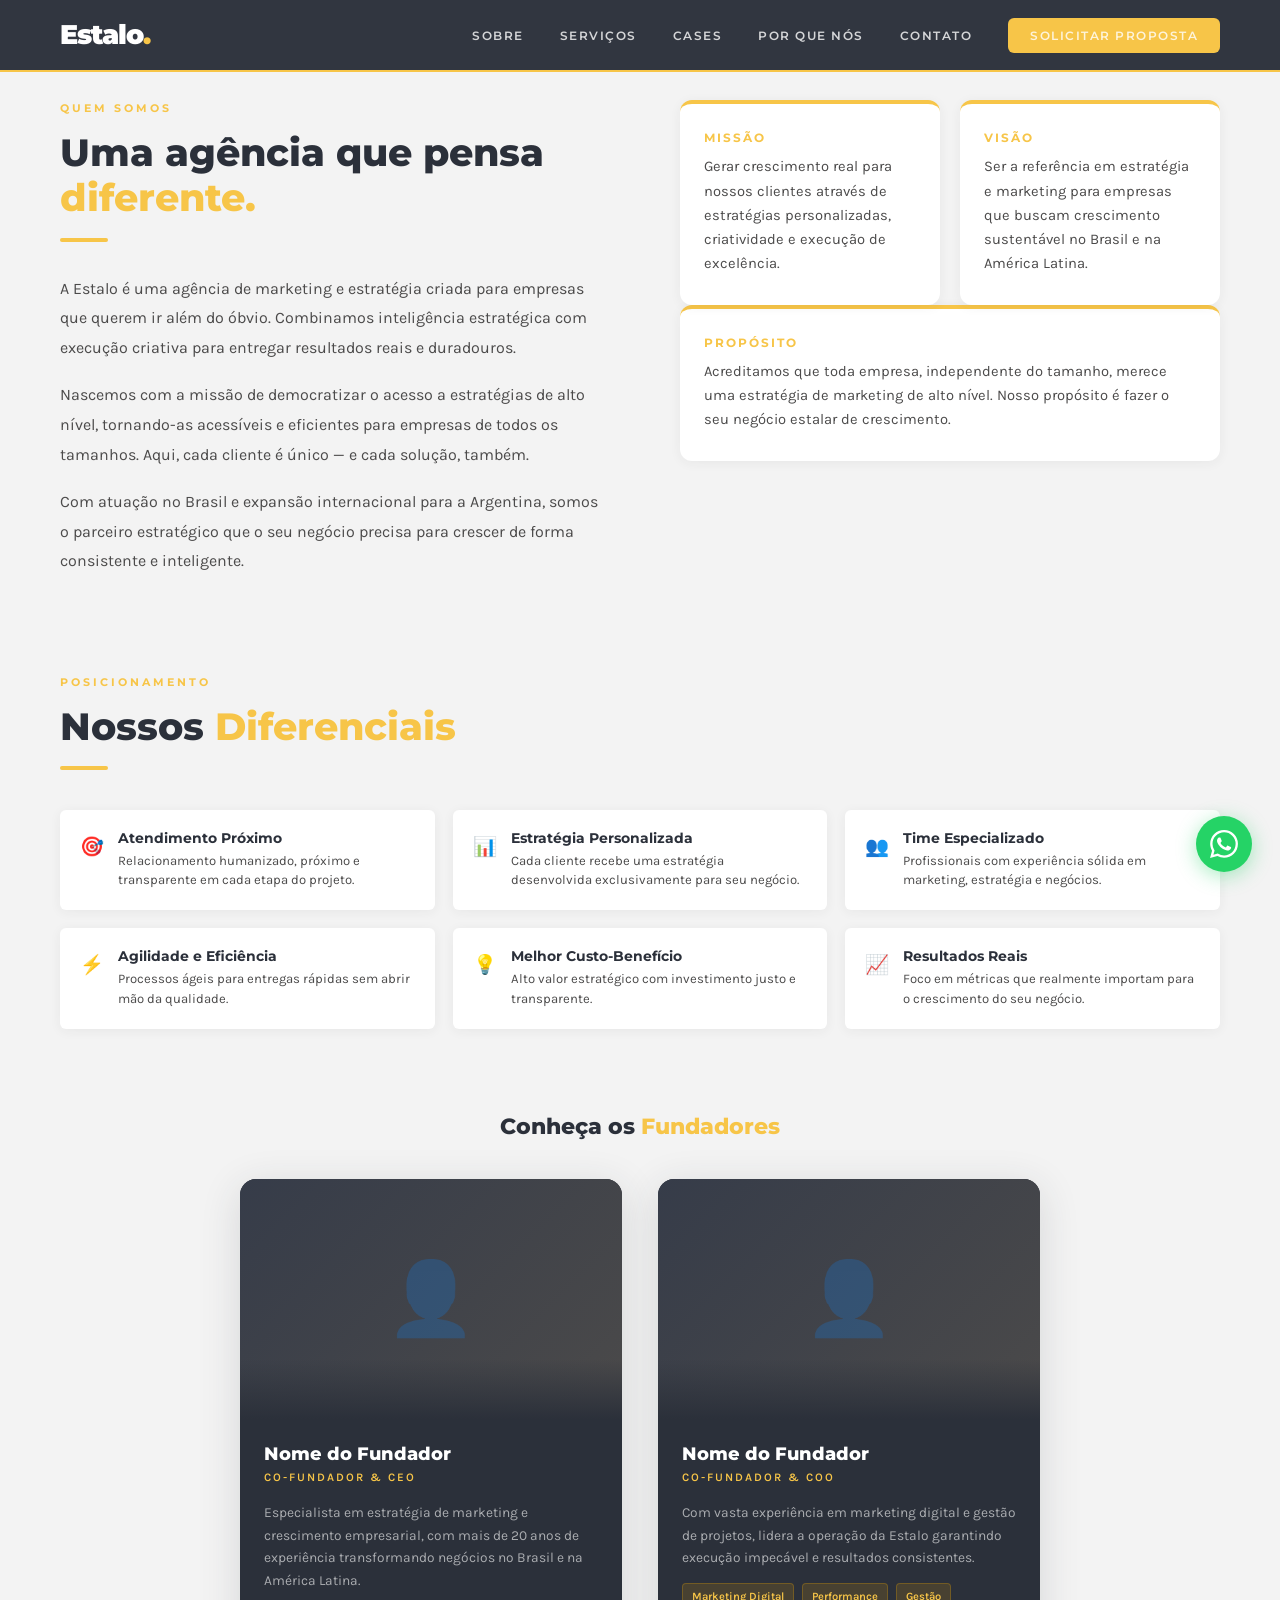
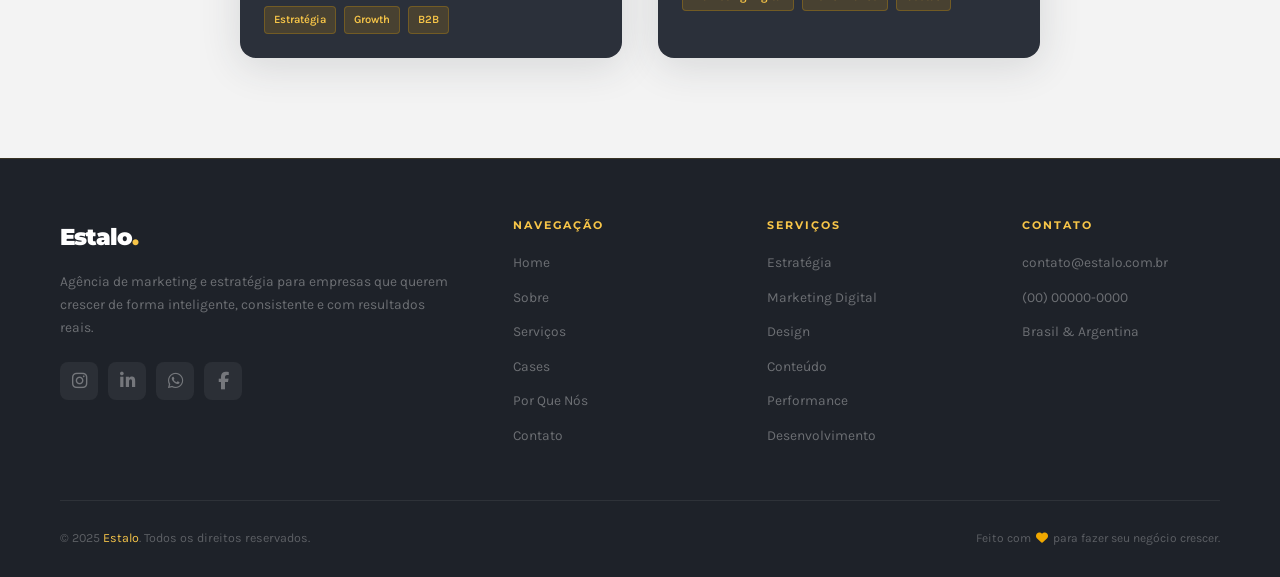
==== commit aef2744c: "likagem" ====
--- a/peges/sobre.html
+++ b/peges/sobre.html
@@ -5,6 +5,7 @@
 <meta name="viewport" content="width=device-width, initial-scale=1.0">
 <title>Estalo — Agência de Marketing e Estratégia</title>
 <link href="https://fonts.googleapis.com/css2?family=Montserrat:ital,wght@0,300;0,400;0,600;0,700;0,800;0,900;1,400&family=Karla:wght@300;400;500;600;700&display=swap" rel="stylesheet">
+<link rel="stylesheet" href="https://cdnjs.cloudflare.com/ajax/libs/font-awesome/6.5.1/css/all.min.css">
 <link rel="stylesheet" href="../css/stilo.css">
 <body>
 <!-- NAV -->
@@ -16,8 +17,8 @@
     <li><a href="#servicos">Serviços</a></li>
     <li><a href="#cases">Cases</a></li>
     <li><a href="#porque">Por Que Nós</a></li>
-    <li><a href="#contato">Contato</a></li>
-    <li> <a class="nav-cta" href="#contato">Solicitar Proposta</a></li>
+    <li><a href="../index.html#contato">Contato</a></li>
+    <li> <a class="nav-cta" href="../index.html#contato">Solicitar Proposta</a></li>
   </ul>
   <button class="nav-hamburger" onclick="toggleMenu()" aria-label="Menu">
     <span></span><span></span><span></span>
@@ -31,7 +32,8 @@
     <li><a href="#servicos" onclick="toggleMenu()" style="color:var(--white);text-decoration:none;font-family:Montserrat,sans-serif;font-size:0.85rem;font-weight:600;letter-spacing:1.5px;text-transform:uppercase;">Serviços</a></li>
     <li><a href="#cases" onclick="toggleMenu()" style="color:var(--white);text-decoration:none;font-family:Montserrat,sans-serif;font-size:0.85rem;font-weight:600;letter-spacing:1.5px;text-transform:uppercase;">Cases</a></li>
     <li><a href="#porque" onclick="toggleMenu()" style="color:var(--white);text-decoration:none;font-family:Montserrat,sans-serif;font-size:0.85rem;font-weight:600;letter-spacing:1.5px;text-transform:uppercase;">Por Que Nós</a></li>
-    <li><a href="#contato" onclick="toggleMenu()" style="color:var(--white);text-decoration:none;font-family:Montserrat,sans-serif;font-size:0.85rem;font-weight:600;letter-spacing:1.5px;text-transform:uppercase;">Contato</a></li>
+    <li><a href="../index.html#contato" onclick="toggleMenu()" style="color:var(--white);text-decoration:none;font-family:Montserrat,sans-serif;font-size:0.85rem;font-weight:600;letter-spacing:1.5px;text-transform:uppercase;">Contato</a></li>
+     <li> <a class="nav-cta" href="../index.html#contato">Solicitar Proposta</a></li>
   </ul>
 </div>
 
@@ -163,10 +165,10 @@
         <span class="nav-logo">Estalo<span>.</span></span>
         <p>Agência de marketing e estratégia para empresas que querem crescer de forma inteligente, consistente e com resultados reais.</p>
         <div class="social-links">
-          <a href="#" class="social-link" aria-label="Instagram">📷</a>
-          <a href="#" class="social-link" aria-label="LinkedIn">💼</a>
-          <a href="#" class="social-link" aria-label="WhatsApp">💬</a>
-          <a href="#" class="social-link" aria-label="Facebook">📘</a>
+          <a href="#" class="social-link" aria-label="Instagram"><i class="fa-brands fa-instagram"></i></a>
+          <a href="#" class="social-link" aria-label="LinkedIn"><i class="fa-brands fa-linkedin-in"></i></a>
+          <a href="#" class="social-link" aria-label="WhatsApp"><i class="fa-brands fa-whatsapp"></i></a>
+          <a href="#" class="social-link" aria-label="Facebook"><i class="fa-brands fa-facebook-f"></i></a>
         </div>
       </div>
 
@@ -197,8 +199,8 @@
       <div class="footer-col">
         <h5>Contato</h5>
         <ul>
-          <li><a href="#">contato@estalo.com.br</a></li>
-          <li><a href="#">(00) 00000-0000</a></li>
+          <li><a href="mailto:contato@estalo.com.br">contato@estalo.com.br</a></li>
+          <li><a href="tel:00000000000">(00) 00000-0000</a></li>
           <li><a href="#">Brasil & Argentina</a></li>
         </ul>
       </div>
@@ -206,7 +208,7 @@
 
     <div class="footer-bottom">
       <p class="footer-copy">© 2025 <span>Estalo</span>. Todos os direitos reservados.</p>
-      <p class="footer-copy" style="font-size:0.75rem;">Feito com 💛 para fazer seu negócio crescer.</p>
+      <p class="footer-copy" style="font-size:0.75rem;">Feito com <i class="fa-solid fa-heart" style="color: #f0a800;"></i> para fazer seu negócio crescer.</p>
     </div>
   </div>
 </footer>
--- a/css/stilo.css
+++ b/css/stilo.css
@@ -1,48 +1,24 @@
-/* ═══════════════════════════════════════════════════════════
-   ESTALO — FOLHA DE ESTILOS PRINCIPAL
-   Organização:
-   1. Variáveis & Reset
-   2. Tipografia Base
-   3. Navegação
-   4. Hero
-   5. Seções Comuns
-   6. Sobre
-   7. Serviços
-   8. Clientes (Marquee)
-   9. Área de Atuação & Números
-   10. Cases / Portfólio
-   11. Depoimentos (Carrossel)
-   12. Por Que Nós
-   13. Contato & Formulário
-   14. Footer
-   15. WhatsApp FAB
-   16. Animações
-   17. Responsividade
-═══════════════════════════════════════════════════════════ */
-
-
 /* ═══════════════════════════════════════════
    1. VARIÁVEIS & RESET
 ═══════════════════════════════════════════ */
-
 :root {
-  --navy:       #2b303a;
+  --navy: #2b303a;
   --navy-light: #363c49;
-  --gold:       #f0a800;
-  --gold-dark:  #c98e00;
-  --dark:       #4b4a4a;
-  --light:      #f3f3f3;
-  --white:      #ffffff;
-
-  --radius-sm:  6px;
-  --radius-md:  12px;
-  --radius-lg:  20px;
-  --radius-xl:  40px;
-
-  --shadow-sm:  0 2px 12px rgba(43, 48, 58, 0.06);
-  --shadow-md:  0 4px 24px rgba(43, 48, 58, 0.10);
-  --shadow-lg:  0 8px 40px rgba(43, 48, 58, 0.14);
-  --shadow-xl:  0 20px 80px rgba(43, 48, 58, 0.20);
+  --gold: #F7C548;
+  --gold-dark: #c98e00;
+  --dark: #4b4a4a;
+  --light: #f3f3f3;
+  --white: #ffffff;
+
+  --radius-sm: 6px;
+  --radius-md: 12px;
+  --radius-lg: 20px;
+  --radius-xl: 40px;
+
+  --shadow-sm: 0 2px 12px rgba(43, 48, 58, 0.06);
+  --shadow-md: 0 4px 24px rgba(43, 48, 58, 0.1);
+  --shadow-lg: 0 8px 40px rgba(43, 48, 58, 0.14);
+  --shadow-xl: 0 20px 80px rgba(43, 48, 58, 0.2);
 
   --transition: 0.25s ease;
 }
@@ -67,12 +43,15 @@
   line-height: 1.6;
 }
 
-
 /* ═══════════════════════════════════════════
    2. TIPOGRAFIA BASE
 ═══════════════════════════════════════════ */
 
-h1, h2, h3, h4, h5 {
+h1,
+h2,
+h3,
+h4,
+h5 {
   font-family: "Montserrat", sans-serif;
   line-height: 1.15;
 }
@@ -87,7 +66,6 @@
   max-width: 100%;
   height: auto;
 }
-
 
 /* ═══════════════════════════════════════════
    3. NAVEGAÇÃO
@@ -157,7 +135,9 @@
   text-transform: uppercase;
   padding: 10px 22px;
   border-radius: var(--radius-sm);
-  transition: background var(--transition), transform var(--transition);
+  transition:
+    background var(--transition),
+    transform var(--transition);
   white-space: nowrap;
   flex-shrink: 0;
 }
@@ -226,7 +206,6 @@
   font-size: 0.8rem;
   border-radius: var(--radius-sm);
 }
-
 
 /* ═══════════════════════════════════════════
    4. HERO
@@ -273,7 +252,11 @@
   width: 700px;
   height: 700px;
   border-radius: 50%;
-  background: radial-gradient(circle, rgba(240, 168, 0, 0.12) 0%, transparent 70%);
+  background: radial-gradient(
+    circle,
+    rgba(240, 168, 0, 0.12) 0%,
+    transparent 70%
+  );
   pointer-events: none;
 }
 
@@ -384,7 +367,9 @@
   border: 1px solid rgba(255, 255, 255, 0.08);
   border-radius: var(--radius-md);
   padding: 28px 22px;
-  transition: background var(--transition), border-color var(--transition);
+  transition:
+    background var(--transition),
+    border-color var(--transition);
 }
 
 .stat-card:hover {
@@ -406,7 +391,6 @@
   color: rgba(255, 255, 255, 0.45);
   line-height: 1.4;
 }
-
 
 /* ═══════════════════════════════════════════
    5. SEÇÕES COMUNS
@@ -459,7 +443,6 @@
   margin: 16px 0 32px;
 }
 
-
 /* ═══════════════════════════════════════════
    6. SOBRE
 ═══════════════════════════════════════════ */
@@ -490,7 +473,9 @@
   padding: 28px 24px;
   border-top: 4px solid var(--gold);
   box-shadow: var(--shadow-sm);
-  transition: transform var(--transition), box-shadow var(--transition);
+  transition:
+    transform var(--transition),
+    box-shadow var(--transition);
 }
 
 .mvp-card:hover {
@@ -655,98 +640,159 @@
   padding: 4px 9px;
 }
 
-
 /* ═══════════════════════════════════════════
    7. SERVIÇOS
 ═══════════════════════════════════════════ */
 
 #servicos {
   background: var(--white);
-}
-
-.servicos-header {
+  padding: 100px 0;
+}
+
+.servicos-header-center {
+  text-align: center;
+  margin-bottom: 60px;
+}
+
+.divider-center {
+  width: 60px;
+  height: 3px;
+  background: var(--gold);
+  margin: 20px auto;
+}
+
+/* Grid de 3 colunas similar ao layout da imagem */
+.servicos-grid {
   display: grid;
-  grid-template-columns: 1fr 1fr;
-  gap: 60px;
-  align-items: start;
-  margin-bottom: 60px;
-}
-
-.categoria-group h4 {
-  font-size: 0.68rem;
+  grid-template-columns: repeat(3, 1fr);
+  gap: 30px;
+}
+
+/* Estilo do Card Vertical */
+/* Estilo base para todos os cards (Ímpares: 1, 3, 5) */
+.servico-card-v2 {
+  background: var(--navy);
+  border-radius: 24px;
+  padding: 40px;
+  display: flex;
+  flex-direction: column;
+  gap: 24px;
+  transition: all 0.4s cubic-bezier(0.165, 0.84, 0.44, 1);
+  border: 1px solid rgba(255, 255, 255, 0.05);
+  position: relative;
+  height: 100%;
+}
+
+/* --- ESTILO PARA OS CARDS 2, 4 e 6 (Pares) --- */
+.servico-card-v2:nth-child(even) {
+  background: var(--gold); /* Fundo Amarelo */
+  border-color: var(--gold);
+}
+
+/* Ajuste das cores dos textos nos cards AMARELOS */
+.servico-card-v2:nth-child(even) h5 {
+  color: var(--navy); /* Texto escuro para contraste no amarelo */
+}
+
+.servico-card-v2:nth-child(even) p {
+  color: rgba(
+    43,
+    48,
+    58,
+    0.8
+  ); /* Azul marinho com opacidade para o parágrafo */
+}
+
+.servico-card-v2:nth-child(even) .card-number {
+  border-color: rgba(43, 48, 58, 0.3);
+  color: var(--navy);
+}
+
+.servico-card-v2:nth-child(even) .card-arrow {
+  color: var(--navy);
+}
+
+/* --- AJUSTES DE HOVER PARA OS CARDS AMARELOS --- */
+.servico-card-v2:nth-child(even):hover {
+  background: var(--gold-dark); /* Escurece um pouco o amarelo no hover */
+  transform: translateY(-10px);
+}
+
+/* Efeito do círculo do número no card amarelo */
+.servico-card-v2:nth-child(even):hover .card-number {
+  background-color: var(--navy);
+  color: var(--white);
+  border-color: var(--navy);
+}
+
+/* Círculo com Número */
+.card-number {
+  width: 45px;
+  height: 45px;
+  border-radius: 50%;
+  border: 1px solid rgba(240, 168, 0, 0.3);
+  display: flex;
+  align-items: center;
+  justify-content: center;
+  color: var(--gold);
+  font-weight: 600;
+  font-size: 1rem;
+  background-color: transparent;
+  transition: all 0.3s ease;
+}
+
+.servico-card-v2:hover .card-number {
+  background-color: var(--gold); /* Fundo fica com a cor do número */
+  color: var(--white); /* Número fica branco */
+  border-color: var(--gold); /* Borda acompanha a cor */
+}
+
+.servico-card-v2 h5 {
+  color: var(--gold);
+  font-size: 1.25rem;
   font-weight: 700;
-  letter-spacing: 2px;
-  text-transform: uppercase;
-  color: var(--gold);
-  border-bottom: 1px solid rgba(240, 168, 0, 0.2);
-  padding-bottom: 10px;
-  margin-bottom: 18px;
-}
-
-.servicos-cards {
-  display: flex;
-  flex-direction: column;
-  gap: 10px;
-}
-
-.servico-card {
-  background: var(--light);
-  border-radius: var(--radius-sm);
-  padding: 18px 22px;
-  display: flex;
-  align-items: center;
-  gap: 14px;
-  border: 1px solid transparent;
-  transition: all var(--transition);
-}
-
-.servico-card:hover {
-  background: var(--white);
-  border-color: rgba(240, 168, 0, 0.3);
-  box-shadow: var(--shadow-md);
-  transform: translateX(4px);
-}
-
-.servico-icon {
-  width: 38px;
-  height: 38px;
-  border-radius: 8px;
-  background: rgba(240, 168, 0, 0.15);
-  display: flex;
-  align-items: center;
-  justify-content: center;
-  font-size: 1rem;
-  flex-shrink: 0;
-}
-
-.servico-card h5 {
-  font-size: 0.9rem;
-  font-weight: 700;
-  color: var(--navy);
-  margin-bottom: 3px;
-}
-
-.servico-card p {
-  font-size: 0.8rem;
-  color: var(--dark);
-  line-height: 1.5;
-}
-
-.servico-cta {
-  margin-left: auto;
-  font-size: 0.7rem;
-  font-weight: 700;
-  letter-spacing: 1px;
-  text-transform: uppercase;
-  color: var(--gold);
-  flex-shrink: 0;
-  white-space: nowrap;
-}
-
-.servico-cta:hover {
-  color: var(--gold-dark);
-}
-
+  margin-bottom: 12px;
+  line-height: 1.3;
+}
+
+.servico-card-v2 p {
+  color: rgba(255, 255, 255, 0.6); /* Texto cinza suave para leitura */
+  font-size: 0.95rem;
+  line-height: 1.6;
+}
+
+/* Seta de ação */
+.card-arrow {
+  color: var(--white);
+  font-size: 1.2rem;
+  margin-top: auto;
+  transition:
+    transform 0.3s ease,
+    color 0.3s ease;
+  display: inline-block;
+  width: fit-content;
+}
+
+.servico-card-v2:hover .card-arrow {
+  color: var(--gold);
+  transform: translateX(8px);
+}
+
+/* Responsividade */
+@media (max-width: 992px) {
+  .servicos-grid {
+    grid-template-columns: repeat(2, 1fr);
+  }
+}
+
+@media (max-width: 600px) {
+  .servicos-grid {
+    grid-template-columns: 1fr;
+  }
+  .servico-card-v2 {
+    padding: 30px;
+  }
+}
 
 /* ═══════════════════════════════════════════
    8. CLIENTES (MARQUEE)
@@ -807,8 +853,12 @@
 }
 
 @keyframes marquee {
-  0%   { transform: translateX(0); }
-  100% { transform: translateX(-50%); }
+  0% {
+    transform: translateX(0);
+  }
+  100% {
+    transform: translateX(-50%);
+  }
 }
 
 /* Item individual da logo */
@@ -826,7 +876,9 @@
   width: 140px;
   filter: brightness(0) invert(1);
   opacity: 0.28;
-  transition: opacity var(--transition), filter var(--transition);
+  transition:
+    opacity var(--transition),
+    filter var(--transition);
 }
 
 .cliente-logo-item:hover .cliente-logo-svg {
@@ -852,7 +904,6 @@
   color: var(--gold);
 }
 
-
 /* ═══════════════════════════════════════════
    9. ÁREA DE ATUAÇÃO & NÚMEROS
 ═══════════════════════════════════════════ */
@@ -965,7 +1016,6 @@
   color: var(--dark);
   line-height: 1.4;
 }
-
 
 /* ═══════════════════════════════════════════
    10. CASES / PORTFÓLIO
@@ -1105,7 +1155,6 @@
   margin-top: 8px;
 }
 
-
 /* ═══════════════════════════════════════════
    11. DEPOIMENTOS (CARROSSEL)
 ═══════════════════════════════════════════ */
@@ -1114,7 +1163,8 @@
   background: var(--navy);
   border-radius: var(--radius-lg);
   padding: 60px 48px;
-  margin-top: 60px;
+  max-width: 1200px;
+  margin: 60px auto;
   overflow: hidden;
   position: relative;
 }
@@ -1154,11 +1204,13 @@
 
 /* Card de depoimento */
 .depoi-card {
-  background: rgba(255, 255, 255, 0.05);
-  border-radius: var(--radius-md);
-  padding: 28px;
-  border: 1px solid rgba(255, 255, 255, 0.07);
-  transition: background var(--transition);
+  /* Supondo que este seja o nome da classe do seu card */
+  display: flex;
+  flex-direction: column;
+  height: 100%; /* Faz o card ocupar toda a altura da linha do grid */
+  padding: 30px;
+  background: var(--navy-light);
+  border-radius: 20px;
 }
 
 .depoi-card:hover {
@@ -1181,9 +1233,11 @@
 }
 
 .depoi-author {
+  margin-top: auto; /* A MÁGICA: empurra tudo para o fim do card */
   display: flex;
   align-items: center;
   gap: 12px;
+  padding-top: 24px;
 }
 
 .depoi-avatar {
@@ -1194,8 +1248,15 @@
   display: flex;
   align-items: center;
   justify-content: center;
-  font-size: 1rem;
   flex-shrink: 0;
+  overflow: hidden; /* Garante que a imagem respeite o círculo */
+}
+
+.depoi-avatar img {
+  width: 100%;
+  height: 100%;
+  object-fit: cover;
+  border-radius: 50%; /* Mantém redondo */
 }
 
 .depoi-name {
@@ -1261,7 +1322,6 @@
   width: 24px;
   border-radius: 4px;
 }
-
 
 /* ═══════════════════════════════════════════
    12. POR QUE NÓS
@@ -1307,7 +1367,11 @@
   width: 500px;
   height: 500px;
   border-radius: 50%;
-  background: radial-gradient(circle, rgba(240, 168, 0, 0.08) 0%, transparent 65%);
+  background: radial-gradient(
+    circle,
+    rgba(240, 168, 0, 0.08) 0%,
+    transparent 65%
+  );
   top: -200px;
   right: -150px;
   pointer-events: none;
@@ -1368,13 +1432,15 @@
   background: var(--gold);
   color: var(--navy);
   padding: 15px 36px;
-  border-radius: 50px;
+  border-radius: var(--radius-sm);
   font-family: "Montserrat", sans-serif;
   font-size: 0.8rem;
   font-weight: 800;
   letter-spacing: 1px;
   text-transform: uppercase;
-  transition: background var(--transition), transform var(--transition);
+  transition:
+    background var(--transition),
+    transform var(--transition);
 }
 
 .btn-banner:hover {
@@ -1413,7 +1479,6 @@
   transform: translate(-50%, -50%);
   z-index: 1;
 }
-
 
 /* ═══════════════════════════════════════════
    13. CONTATO & FORMULÁRIO
@@ -1544,7 +1609,9 @@
   font-family: "Karla", sans-serif;
   font-size: 0.9rem;
   outline: none;
-  transition: border-color var(--transition), background var(--transition);
+  transition:
+    border-color var(--transition),
+    background var(--transition);
 }
 
 .form-group input::placeholder,
@@ -1588,7 +1655,9 @@
   border: none;
   border-radius: 8px;
   cursor: pointer;
-  transition: background var(--transition), transform var(--transition);
+  transition:
+    background var(--transition),
+    transform var(--transition);
   margin-top: 6px;
   display: flex;
   align-items: center;
@@ -1600,7 +1669,23 @@
   background: var(--gold-dark);
   transform: translateY(-2px);
 }
-
+/* Espaçamento entre o ícone e o texto do label */
+.form-group label i {
+  margin-right: 8px;
+  color: var(--gold); /* Deixa os ícones do formulário dourados */
+  font-size: 0.9rem;
+}
+
+/* Ajuste para os ícones laterais de contato */
+.contato-item-icon i {
+  font-size: 1.2rem;
+}
+
+/* Efeito no botão ao passar o mouse */
+.form-submit:hover i {
+  transform: translateX(5px) translateY(-5px); /* Efeito de decolagem no avião */
+  transition: transform 0.3s ease;
+}
 
 /* ═══════════════════════════════════════════
    14. FOOTER
@@ -1652,7 +1737,9 @@
   justify-content: center;
   font-size: 0.85rem;
   color: rgba(255, 255, 255, 0.35);
-  transition: background var(--transition), color var(--transition);
+  transition:
+    background var(--transition),
+    color var(--transition);
 }
 
 .social-link:hover {
@@ -1703,7 +1790,32 @@
 .footer-copy span {
   color: var(--gold);
 }
-
+/* Mantenha o seu CSS original e apenas verifique/ajuste estas propriedades */
+
+.social-link {
+  width: 38px; /* Aumentei levemente para conforto visual */
+  height: 38px;
+  border-radius: 8px;
+  background: rgba(255, 255, 255, 0.06);
+  display: flex;
+  align-items: center;
+  justify-content: center;
+  font-size: 1.1rem; /* Tamanho do ícone */
+  color: rgba(255, 255, 255, 0.35);
+  transition: all 0.3s ease; /* Usei 0.3s como fallback caso sua variável não carregue */
+  text-decoration: none;
+}
+
+.social-link:hover {
+  background: var(--gold);
+  color: #1e2229; /* Cor de fundo do footer para contraste */
+  transform: translateY(-3px); /* Efeito visual extra de 'pulo' */
+}
+
+/* Estilo para o coração no rodapé */
+.fa-heart {
+  margin: 0 2px;
+}
 
 /* ═══════════════════════════════════════════
    15. WHATSAPP FAB
@@ -1723,7 +1835,9 @@
   align-items: center;
   justify-content: center;
   animation: pulse-wpp 3s ease-in-out infinite;
-  transition: transform var(--transition), box-shadow var(--transition);
+  transition:
+    transform var(--transition),
+    box-shadow var(--transition);
 }
 
 .whatsapp-fab:hover {
@@ -1733,10 +1847,14 @@
 }
 
 @keyframes pulse-wpp {
-  0%, 100% { box-shadow: 0 4px 20px rgba(37, 211, 102, 0.4); }
-  50%       { box-shadow: 0 4px 36px rgba(37, 211, 102, 0.7); }
-}
-
+  0%,
+  100% {
+    box-shadow: 0 4px 20px rgba(37, 211, 102, 0.4);
+  }
+  50% {
+    box-shadow: 0 4px 36px rgba(37, 211, 102, 0.7);
+  }
+}
 
 /* ═══════════════════════════════════════════
    16. ANIMAÇÕES (FADE-IN)
@@ -1745,7 +1863,9 @@
 .fade-in {
   opacity: 0;
   transform: translateY(28px);
-  transition: opacity 0.7s ease, transform 0.7s ease;
+  transition:
+    opacity 0.7s ease,
+    transform 0.7s ease;
 }
 
 .fade-in.visible {
@@ -1753,13 +1873,24 @@
   transform: translateY(0);
 }
 
-.fade-in-delay-1 { transition-delay: 0.1s; }
-.fade-in-delay-2 { transition-delay: 0.2s; }
-.fade-in-delay-3 { transition-delay: 0.3s; }
-.fade-in-delay-4 { transition-delay: 0.4s; }
-.fade-in-delay-5 { transition-delay: 0.5s; }
-.fade-in-delay-6 { transition-delay: 0.6s; }
-
+.fade-in-delay-1 {
+  transition-delay: 0.1s;
+}
+.fade-in-delay-2 {
+  transition-delay: 0.2s;
+}
+.fade-in-delay-3 {
+  transition-delay: 0.3s;
+}
+.fade-in-delay-4 {
+  transition-delay: 0.4s;
+}
+.fade-in-delay-5 {
+  transition-delay: 0.5s;
+}
+.fade-in-delay-6 {
+  transition-delay: 0.6s;
+}
 
 /* ═══════════════════════════════════════════
    17. RESPONSIVIDADE
@@ -1789,7 +1920,6 @@
 
 /* ── 900px ── */
 @media (max-width: 900px) {
-
   /* Nav */
   nav {
     padding: 0 24px;
@@ -1822,6 +1952,10 @@
   }
 
   /* Hero */
+
+  #home {
+    text-align: center;
+  }
   .hero-content {
     grid-template-columns: 1fr;
     gap: 40px;
@@ -1832,6 +1966,10 @@
     grid-template-columns: repeat(2, 1fr);
   }
 
+  .btn-secondary {
+    margin: auto;
+  }
+
   /* Sobre */
   .sobre-grid {
     grid-template-columns: 1fr;
@@ -1848,6 +1986,10 @@
   }
 
   /* Serviços */
+  #servicos {
+    text-align: center;
+  }
+
   .servicos-header {
     grid-template-columns: 1fr;
     gap: 36px;
@@ -1857,7 +1999,16 @@
     grid-template-columns: 1fr !important;
   }
 
+  .servico-card-v2 {
+    display: flex;
+    align-items: center;
+    margin: 0 20px 0 20px;
+  }
+
   /* Atuação */
+  #atuacao {
+    text-align: center;
+  }
   .atuacao-grid {
     grid-template-columns: 1fr;
     gap: 40px;
@@ -1883,6 +2034,12 @@
   /* Depoimentos */
   .depoi-slide {
     grid-template-columns: 1fr;
+  }
+
+  .depoi-card {
+    display: flex;
+    align-items: center;
+    text-align: justify;
   }
 
   .depoi-section {
@@ -1923,6 +2080,11 @@
   }
 
   /* Contato */
+  #contato {
+    display: flex;
+    align-items: center;
+    text-align: center;
+  }
   .contato-grid {
     grid-template-columns: 1fr;
     gap: 36px;
@@ -1939,7 +2101,13 @@
   }
 
   footer {
+    text-align: center;
     padding: 44px 24px 22px;
+  }
+  .footer-brand {
+    display: flex;
+    flex-direction: column;
+    align-items: center;
   }
 
   .footer-bottom {
@@ -1951,7 +2119,6 @@
 
 /* ── 768px ── */
 @media (max-width: 768px) {
-
   .section-title {
     font-size: 1.75rem;
   }
@@ -1974,7 +2141,6 @@
 
 /* ── 480px ── */
 @media (max-width: 480px) {
-
   .hero-stats {
     grid-template-columns: 1fr 1fr;
   }
@@ -1998,4 +2164,4 @@
   .footer-top {
     grid-template-columns: 1fr;
   }
-}+}
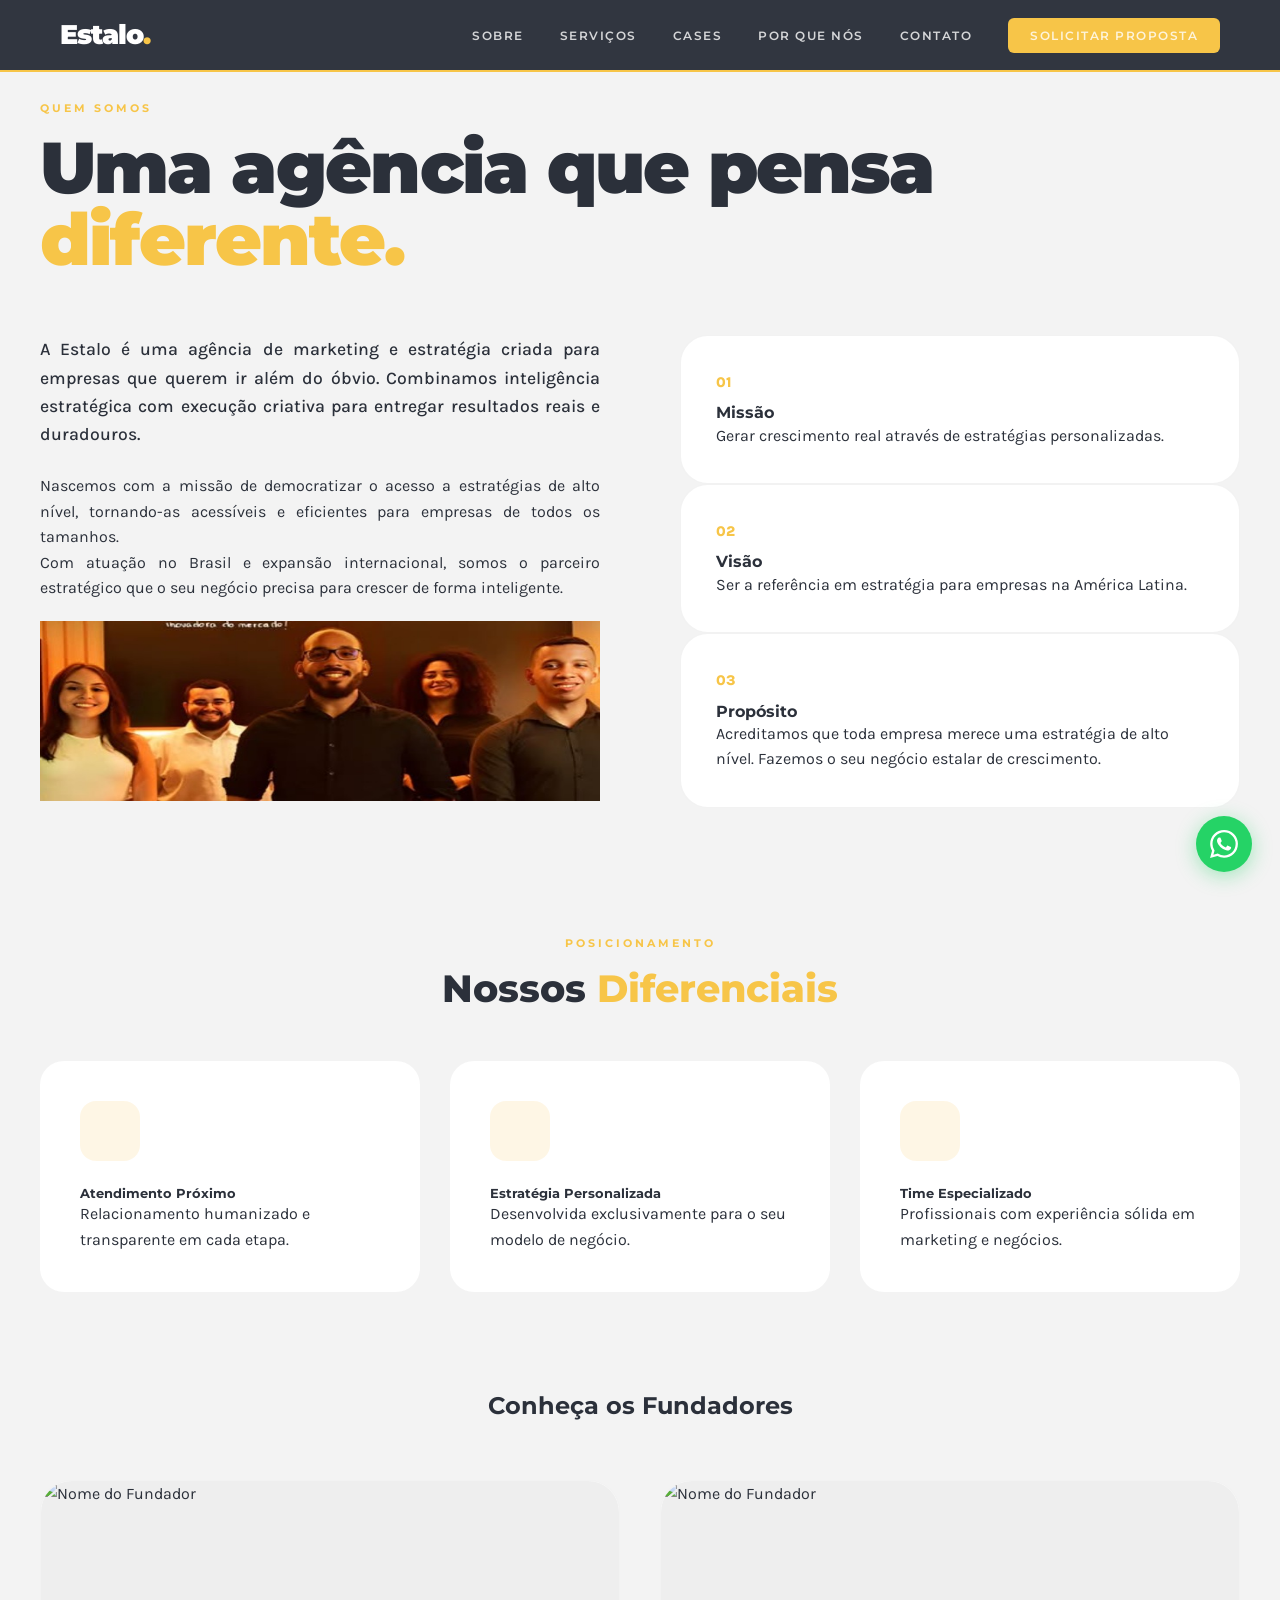
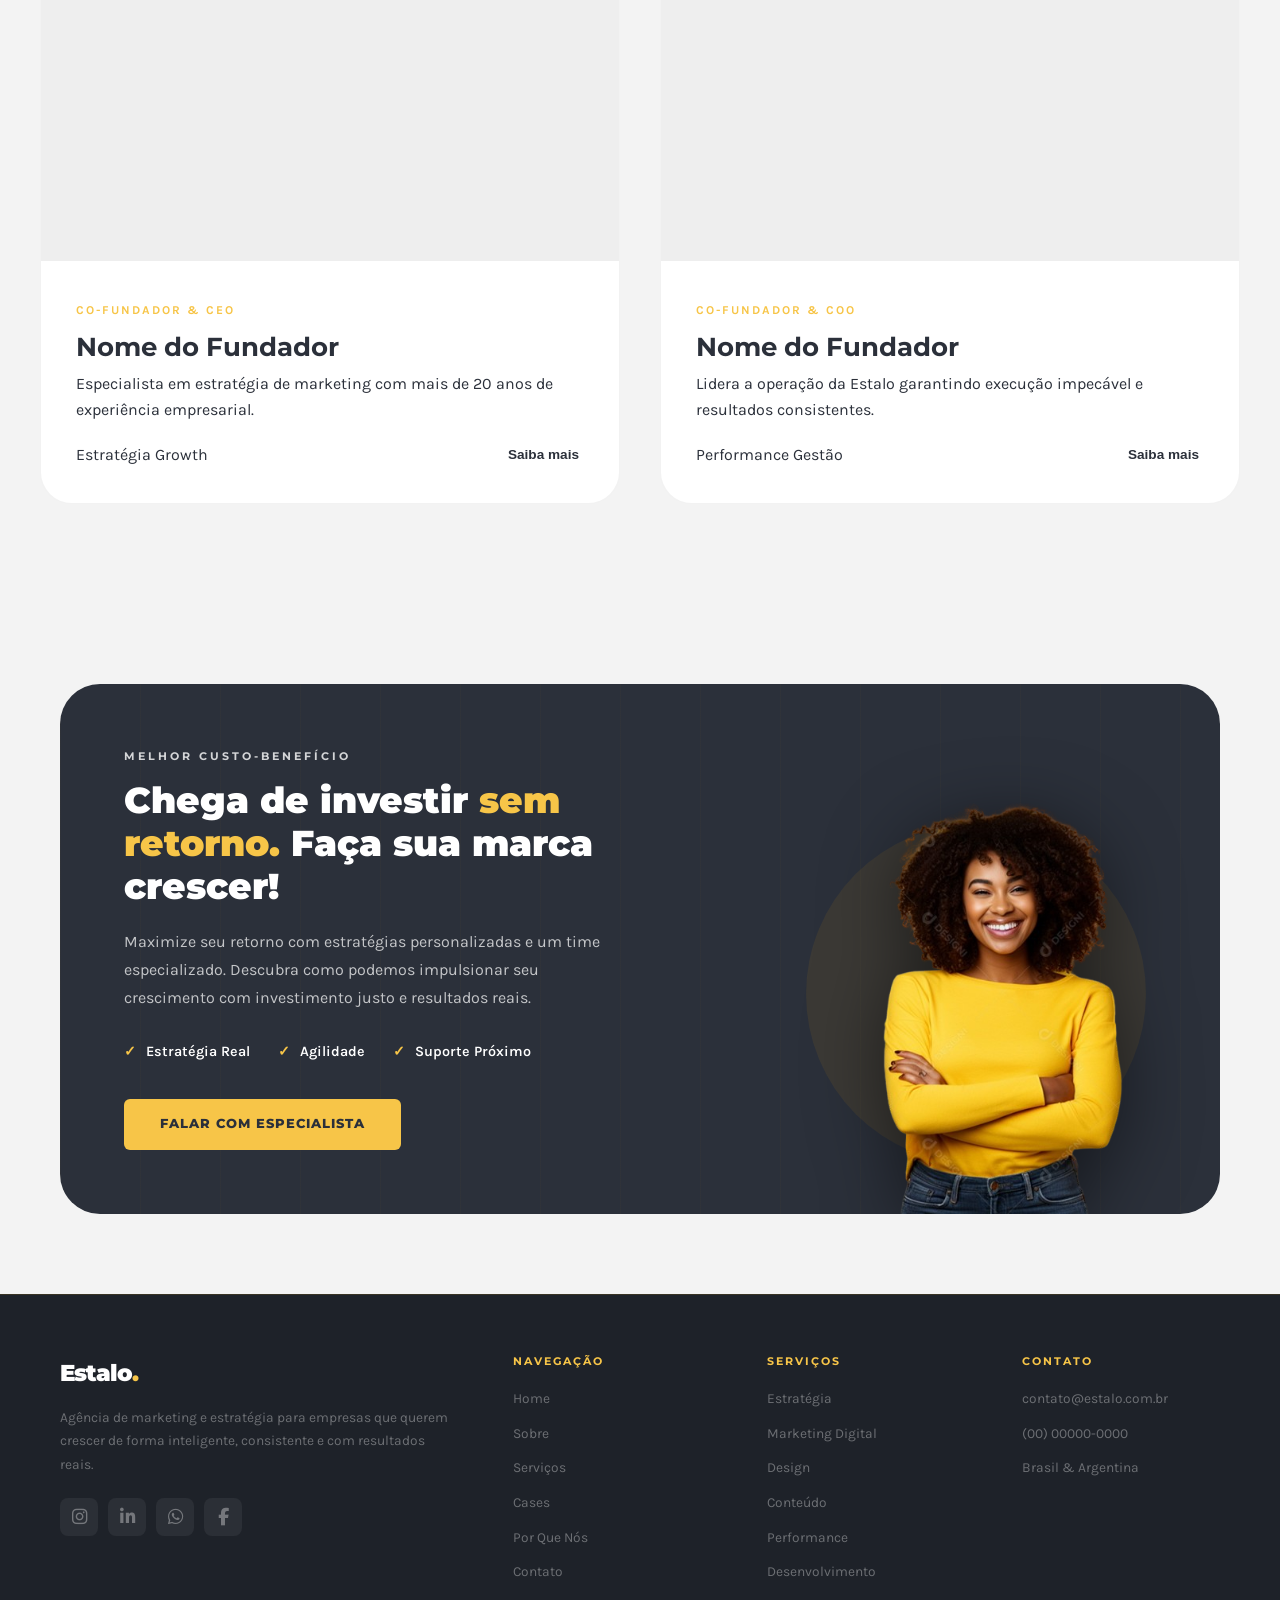
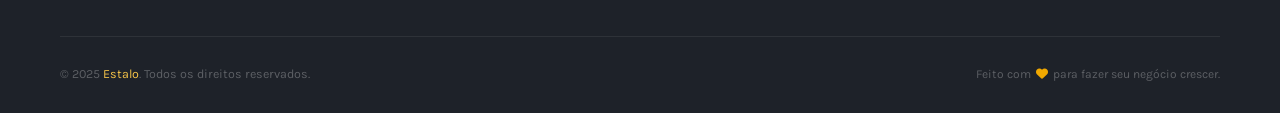
==== commit f71be099: "pagina sobre" ====
--- a/peges/sobre.html
+++ b/peges/sobre.html
@@ -36,122 +36,166 @@
      <li> <a class="nav-cta" href="../index.html#contato">Solicitar Proposta</a></li>
   </ul>
 </div>
-
-<!-- SOBRE -->
 <section id="sobre">
   <div class="section-inner">
-    <!-- Quem Somos -->
-    <div class="sobre-grid">
-      <div class="sobre-text fade-in">
-        <span class="section-tag">Quem Somos</span>
-        <h2 class="section-title">Uma agência que pensa <span class="accent">diferente.</span></h2>
-        <div class="divider"></div>
-        <p>A Estalo é uma agência de marketing e estratégia criada para empresas que querem ir além do óbvio. Combinamos inteligência estratégica com execução criativa para entregar resultados reais e duradouros.</p>
-        <p>Nascemos com a missão de democratizar o acesso a estratégias de alto nível, tornando-as acessíveis e eficientes para empresas de todos os tamanhos. Aqui, cada cliente é único — e cada solução, também.</p>
-        <p>Com atuação no Brasil e expansão internacional para a Argentina, somos o parceiro estratégico que o seu negócio precisa para crescer de forma consistente e inteligente.</p>
-      </div>
-      <div class="fade-in fade-in-delay-2">
-        <div class="mvp-grid" style="grid-template-columns:1fr;">
-          <div style="display:grid;grid-template-columns:1fr 1fr;gap:20px;">
-            <div class="mvp-card">
-              <h4>Missão</h4>
-              <p>Gerar crescimento real para nossos clientes através de estratégias personalizadas, criatividade e execução de excelência.</p>
-            </div>
-            <div class="mvp-card">
-              <h4>Visão</h4>
-              <p>Ser a referência em estratégia e marketing para empresas que buscam crescimento sustentável no Brasil e na América Latina.</p>
-            </div>
-          </div>
-          <div class="mvp-card">
+    <div class="sobre-header fade-in">
+      <span class="section-tag">Quem Somos</span>
+      <h2 class="hero-title">Uma agência que pensa <br><span class="accent-outline">diferente.</span></h2>
+    </div>
+
+    <div class="sobre-grid-modern">
+      <div class="sobre-text-box fade-in">
+        <p class="lead-text">A Estalo é uma agência de marketing e estratégia criada para empresas que querem ir além do óbvio. Combinamos inteligência estratégica com execução criativa para entregar resultados reais e duradouros.</p>
+        <p>Nascemos com a missão de democratizar o acesso a estratégias de alto nível, tornando-as acessíveis e eficientes para empresas de todos os tamanhos.</p>
+        <p>Com atuação no Brasil e expansão internacional, somos o parceiro estratégico que o seu negócio precisa para crescer de forma inteligente.</p>
+
+        <div class="img-eq"><img src="../img/sobre01.jpeg" alt="imagem empresa"></div>
+      </div>
+
+      <div class="mvp-stack fade-in fade-in-delay-2">
+        <div class="mvp-row">
+          <div class="mvp-card-modern">
+            <span class="mvp-number">01</span>
+            <h4>Missão</h4>
+            <p>Gerar crescimento real através de estratégias personalizadas.</p>
+          </div>
+          <div class="mvp-card-modern">
+            <span class="mvp-number">02</span>
+            <h4>Visão</h4>
+            <p>Ser a referência em estratégia para empresas na América Latina.</p>
+          </div>
+        </div>
+        <div class="mvp-card-modern horizontal">
+          <span class="mvp-number">03</span>
+          <div class="mvp-content">
             <h4>Propósito</h4>
-            <p>Acreditamos que toda empresa, independente do tamanho, merece uma estratégia de marketing de alto nível. Nosso propósito é fazer o seu negócio estalar de crescimento.</p>
-          </div>
-        </div>
-      </div>
-    </div>
-
-    <!-- Diferenciais -->
-    <div class="fade-in">
-      <span class="section-tag">Posicionamento</span>
-      <h2 class="section-title" style="margin-bottom:8px;">Nossos <span class="accent">Diferenciais</span></h2>
-      <div class="divider"></div>
-      <div class="diffs-grid">
-        <div class="diff-item fade-in">
-          <span class="diff-icon">🎯</span>
-          <div>
-            <h5>Atendimento Próximo</h5>
-            <p>Relacionamento humanizado, próximo e transparente em cada etapa do projeto.</p>
-          </div>
-        </div>
-        <div class="diff-item fade-in fade-in-delay-1">
-          <span class="diff-icon">📊</span>
-          <div>
-            <h5>Estratégia Personalizada</h5>
-            <p>Cada cliente recebe uma estratégia desenvolvida exclusivamente para seu negócio.</p>
-          </div>
-        </div>
-        <div class="diff-item fade-in fade-in-delay-2">
-          <span class="diff-icon">👥</span>
-          <div>
-            <h5>Time Especializado</h5>
-            <p>Profissionais com experiência sólida em marketing, estratégia e negócios.</p>
-          </div>
-        </div>
-        <div class="diff-item fade-in fade-in-delay-3">
-          <span class="diff-icon">⚡</span>
-          <div>
-            <h5>Agilidade e Eficiência</h5>
-            <p>Processos ágeis para entregas rápidas sem abrir mão da qualidade.</p>
-          </div>
-        </div>
-        <div class="diff-item fade-in fade-in-delay-4">
-          <span class="diff-icon">💡</span>
-          <div>
-            <h5>Melhor Custo-Benefício</h5>
-            <p>Alto valor estratégico com investimento justo e transparente.</p>
-          </div>
-        </div>
-        <div class="diff-item fade-in fade-in-delay-5">
-          <span class="diff-icon">📈</span>
-          <div>
-            <h5>Resultados Reais</h5>
-            <p>Foco em métricas que realmente importam para o crescimento do seu negócio.</p>
-          </div>
-        </div>
-      </div>
-    </div>
-
-    <!-- Fundadores -->
-    <div style="margin-top:80px;" class="fade-in">
-      <div class="fundadores-title">Conheça os <span>Fundadores</span></div>
-      <div class="fundadores-grid">
-        <div class="fundador-card fade-in">
-          <div class="fundador-photo">👤</div>
-          <div class="fundador-info">
-            <h3>Nome do Fundador</h3>
-            <div class="fundador-cargo">Co-Fundador & CEO</div>
-            <p class="fundador-bio">Especialista em estratégia de marketing e crescimento empresarial, com mais de 20 anos de experiência transformando negócios no Brasil e na América Latina.</p>
-            <div class="fundador-especialidade">
-              <span class="tag-esp">Estratégia</span>
-              <span class="tag-esp">Growth</span>
-              <span class="tag-esp">B2B</span>
-            </div>
-          </div>
-        </div>
-        <div class="fundador-card fade-in fade-in-delay-2">
-          <div class="fundador-photo">👤</div>
-          <div class="fundador-info">
-            <h3>Nome do Fundador</h3>
-            <div class="fundador-cargo">Co-Fundador & COO</div>
-            <p class="fundador-bio">Com vasta experiência em marketing digital e gestão de projetos, lidera a operação da Estalo garantindo execução impecável e resultados consistentes.</p>
-            <div class="fundador-especialidade">
-              <span class="tag-esp">Marketing Digital</span>
-              <span class="tag-esp">Performance</span>
-              <span class="tag-esp">Gestão</span>
-            </div>
-          </div>
-        </div>
-      </div>
+            <p>Acreditamos que toda empresa merece uma estratégia de alto nível. Fazemos o seu negócio estalar de crescimento.</p>
+          </div>
+        </div>
+      </div>
+    </div>
+
+    <div class="diff-section fade-in">
+      <div class="diff-header">
+        <span class="section-tag">Posicionamento</span>
+        <h2 class="section-title">Nossos <span class="accent">Diferenciais</span></h2>
+      </div>
+      
+      <div class="diffs-grid-modern">
+        <div class="diff-card-new fade-in">
+          <div class="diff-icon-container">
+            <i class="ph ph-target"></i>
+          </div>
+          <h5>Atendimento Próximo</h5>
+          <p>Relacionamento humanizado e transparente em cada etapa.</p>
+        </div>
+        <div class="diff-card-new fade-in">
+          <div class="diff-icon-container">
+            <i class="ph ph-chart-line-up"></i>
+          </div>
+          <h5>Estratégia Personalizada</h5>
+          <p>Desenvolvida exclusivamente para o seu modelo de negócio.</p>
+        </div>
+        <div class="diff-card-new fade-in">
+          <div class="diff-icon-container">
+            <i class="ph ph-users-three"></i>
+          </div>
+          <h5>Time Especializado</h5>
+          <p>Profissionais com experiência sólida em marketing e negócios.</p>
+        </div>
+      </div>
+    </div>
+
+   <div class="fundadores-section fade-in">
+  <h2 class="fundadores-title">Conheça os <span>Fundadores</span></h2>
+  <div class="fundadores-grid-modern">
+    
+    <div class="fundador-card-new">
+      <div class="fundador-image-box">
+        <img src="https://cdn.pixabay.com/photo/2022/10/23/10/06/baby-7540912_1280.jpg" alt="Nome do Fundador" class="fundador-img">
+      </div>
+      <div class="fundador-info-new">
+        <span class="fundador-cargo">Co-Fundador & CEO</span>
+        <h3>Nome do Fundador</h3>
+        <p>Especialista em estratégia de marketing com mais de 20 anos de experiência empresarial.</p>
+        
+        <div class="fundador-bio-extra" id="bio-1">
+          <p>Texto detalhado sobre a trajetória do fundador 1. Experiências anteriores, formação acadêmica e conquistas que moldaram a criação da Estalo.</p>
+        </div>
+
+        <div class="fundador-footer">
+          <div class="fundador-tags">
+            <span class="tag-esp">Estratégia</span>
+            <span class="tag-esp">Growth</span>
+          </div>
+          <button class="btn-saiba-mais" onclick="toggleBio('bio-1', this)">
+            Saiba mais <i class="ph ph-caret-down"></i>
+          </button>
+        </div>
+      </div>
+    </div>
+
+    <div class="fundador-card-new">
+      <div class="fundador-image-box">
+        <img src="https://cdn.pixabay.com/photo/2022/10/23/10/06/baby-7540912_1280.jpg" alt="Nome do Fundador" class="fundador-img">
+      </div>
+      <div class="fundador-info-new">
+        <span class="fundador-cargo">Co-Fundador & COO</span>
+        <h3>Nome do Fundador</h3>
+        <p>Lidera a operação da Estalo garantindo execução impecável e resultados consistentes.</p>
+        
+        <div class="fundador-bio-extra" id="bio-2">
+          <p>Texto detalhado sobre a trajetória do fundador 2. Foco em gestão de processos, marketing digital de performance e liderança de times criativos.</p>
+        </div>
+
+        <div class="fundador-footer">
+          <div class="fundador-tags">
+            <span class="tag-esp">Performance</span>
+            <span class="tag-esp">Gestão</span>
+          </div>
+          <button class="btn-saiba-mais" onclick="toggleBio('bio-2', this)">
+            Saiba mais <i class="ph ph-caret-down"></i>
+          </button>
+        </div>
+      </div>
+    </div>
+
+  </div>
+</div>
+    </div>
+  </div>
+</section>
+
+<!-- POR QUE NÓS -->
+<section id="porque">
+  <div class="section-inner">
+    <div class="porque-banner fade-in">
+      
+      <div class="porque-text-content">
+        <span class="section-tag" style="color: var(--white); opacity: 0.8;">Melhor Custo-Benefício</span>
+        <h2 class="banner-title">Chega de investir <span class="accent">sem retorno.</span> Faça sua marca crescer!</h2>
+        
+        <p class="banner-description">
+          Maximize seu retorno com estratégias personalizadas e um time especializado. 
+          Descubra como podemos impulsionar seu crescimento com investimento justo e resultados reais.
+        </p>
+
+        <div class="banner-features">
+          <div class="feature-item"><span>✓</span> Estratégia Real</div>
+          <div class="feature-item"><span>✓</span> Agilidade</div>
+          <div class="feature-item"><span>✓</span> Suporte Próximo</div>
+        </div>
+
+        <a href="#contato" class="btn-banner">Falar com especialista</a>
+        
+      </div>
+
+      <div class="porque-image">
+        <img src="../img/pessoa.png" alt="Especialista" class="person-img">
+        
+        <div class="shape-bg"></div>
+      </div>
+
     </div>
   </div>
 </section>
@@ -219,6 +263,8 @@
     <path d="M17.472 14.382c-.297-.149-1.758-.867-2.03-.967-.273-.099-.471-.148-.67.15-.197.297-.767.966-.94 1.164-.173.199-.347.223-.644.075-.297-.15-1.255-.463-2.39-1.475-.883-.788-1.48-1.761-1.653-2.059-.173-.297-.018-.458.13-.606.134-.133.298-.347.446-.52.149-.174.198-.298.298-.497.099-.198.05-.371-.025-.52-.075-.149-.669-1.612-.916-2.207-.242-.579-.487-.5-.669-.51-.173-.008-.371-.01-.57-.01-.198 0-.52.074-.792.372-.272.297-1.04 1.016-1.04 2.479 0 1.462 1.065 2.875 1.213 3.074.149.198 2.096 3.2 5.077 4.487.709.306 1.262.489 1.694.625.712.227 1.36.195 1.871.118.571-.085 1.758-.719 2.006-1.413.248-.694.248-1.289.173-1.413-.074-.124-.272-.198-.57-.347m-5.421 7.403h-.004a9.87 9.87 0 01-5.031-1.378l-.361-.214-3.741.982.998-3.648-.235-.374a9.86 9.86 0 01-1.51-5.26c.001-5.45 4.436-9.884 9.888-9.884 2.64 0 5.122 1.03 6.988 2.898a9.825 9.825 0 012.893 6.994c-.003 5.45-4.437 9.884-9.885 9.884m8.413-18.297A11.815 11.815 0 0012.05 0C5.495 0 .16 5.335.157 11.892c0 2.096.547 4.142 1.588 5.945L.057 24l6.305-1.654a11.882 11.882 0 005.683 1.448h.005c6.554 0 11.89-5.335 11.893-11.893a11.821 11.821 0 00-3.48-8.413Z"/>
   </svg>
 </a>
+<script src="https://unpkg.com/@phosphor-icons/web"></script>
 <script src="../js/script.js">js</script>
+<script src="../js/sobre.js">js</script>
 </body>
 </html>
--- a/css/stilo.css
+++ b/css/stilo.css
@@ -41,6 +41,7 @@
   color: var(--navy);
   overflow-x: hidden;
   line-height: 1.6;
+   font-style: normal
 }
 
 /* ═══════════════════════════════════════════
@@ -54,6 +55,7 @@
 h5 {
   font-family: "Montserrat", sans-serif;
   line-height: 1.15;
+   font-style: normal
 }
 
 a {
@@ -449,195 +451,223 @@
 
 #sobre {
   background: var(--light);
-}
-
-.sobre-grid {
+  padding: 100px 0;
+}
+
+/* Tipografia Estilo Hero */
+.hero-title {
+  font-size: clamp(2.5rem, 6vw, 4.5rem);
+  font-weight: 900;
+  color: var(--navy);
+  line-height: 1;
+  letter-spacing: -2px;
+}
+
+.accent-outline {
+ color: var(--gold);
+}
+
+/* Grid Layout */
+.sobre-grid-modern {
   display: grid;
   grid-template-columns: 1fr 1fr;
   gap: 80px;
-  align-items: start;
-  margin-bottom: 80px;
-}
-
-.sobre-text p {
-  font-size: 1rem;
-  line-height: 1.85;
+  margin: 60px 0 100px;
+  height: 500px;
+  max-width: 1200px;
+}
+.sobre-text-box .img-eq img{
+  margin-top: 20px;
+  height: 180px;
+  width: 560px;
+}
+.lead-text {
+  font-size: 1.1rem;
+  font-weight: 500;
+  margin-bottom: 25px;
+  text-align: justify;
+}
+
+.sobre-text-box p{
+  text-align: justify;
+}
+
+
+/* MVP Cards */
+.mvp-card-modern {
+  background: #fff;
+  padding: 35px;
+  border-radius: 28px;
+  border: 1px solid rgba(0,0,0,0.05);
+  transition: all 0.4s cubic-bezier(0.175, 0.885, 0.32, 1.275);
+}
+
+.mvp-card-modern:hover {
+  transform: translateY(-8px);
+  border-color: var(--gold);
+}
+
+.mvp-number {
+  color: var(--gold);
+  font-weight: 800;
+  font-size: 0.9rem;
+  margin-bottom: 10px;
+  display: block;
+}
+
+/* Diferenciais e Ícones */
+
+.diff-section{
+  text-align: center;
+}
+.diffs-grid-modern {
+  display: grid;
+  grid-template-columns: repeat(auto-fit, minmax(300px, 1fr));
+  gap: 30px;
+  margin-top: 50px;
+}
+
+.diff-card-new {
+  background: #fff;
+  padding: 40px;
+  border-radius: 24px;
+  text-align: left;
+}
+
+.diff-icon-container {
+  width: 60px;
+  height: 60px;
+  background: rgba(240, 168, 0, 0.1);
+  color: var(--gold);
+  display: flex;
+  align-items: center;
+  justify-content: center;
+  font-size: 2rem;
+  border-radius: 16px;
+  margin-bottom: 25px;
+}
+
+/* Fundadores - Design de Galeria */
+.fundadores-title{
+  margin-top: 100px;
+  text-align: center;
+}
+.fundadores-grid-modern {
+  display: grid;
+  grid-template-columns: 1fr 1fr;
+  gap: 40px;
+  margin-top: 60px;
+}
+
+.fundador-card-new {
+  background: #fff;
+  border-radius: 32px;
+  overflow: hidden;
+  display: flex;
+  flex-direction: column;
+  border: 1px solid rgba(0,0,0,0.05);
+}
+
+.fundador-image-box {
+  width: 100%;
+  height: 380px;
+  overflow: hidden;
+  background: #eee;
+}
+
+.fundador-img {
+  width: 100%;
+  height: 100%;
+  object-fit: cover; /* Faz a foto preencher o espaço sem distorcer */
+  transition: transform 0.5s ease;
+}
+
+.fundador-card-new:hover .fundador-img {
+  transform: scale(1.05);
+}
+
+.fundador-info-new {
+  padding: 35px;
+}
+
+.fundador-cargo {
+  font-size: 0.75rem;
+  font-weight: 700;
+  text-transform: uppercase;
+  color: var(--gold);
+  letter-spacing: 2px;
+}
+
+.fundador-info-new h3 {
+  margin: 10px 0;
+  font-size: 1.6rem;
+  color: var(--navy);
+}
+/* Estilo da Bio Extra (Escondida por padrão) */
+.fundador-bio-extra {
+  max-height: 0;
+  overflow: hidden;
+  transition: all 0.5s cubic-bezier(0.4, 0, 0.2, 1);
+  opacity: 0;
+}
+
+.fundador-bio-extra.active {
+  max-height: 300px; /* Ajuste conforme o tamanho do texto */
+  opacity: 1;
+  margin: 15px 0;
+  padding-top: 15px;
+  border-top: 1px solid rgba(0,0,0,0.05);
+}
+
+.fundador-bio-extra p {
+  font-size: 0.9rem;
   color: var(--dark);
-  margin-bottom: 18px;
-}
-
-/* Cards Missão/Visão/Propósito */
-.mvp-card {
-  background: var(--white);
-  border-radius: var(--radius-md);
-  padding: 28px 24px;
-  border-top: 4px solid var(--gold);
-  box-shadow: var(--shadow-sm);
-  transition:
-    transform var(--transition),
-    box-shadow var(--transition);
-}
-
-.mvp-card:hover {
-  transform: translateY(-4px);
-  box-shadow: var(--shadow-md);
-}
-
-.mvp-card h4 {
-  font-size: 0.72rem;
+  line-height: 1.6;
+}
+
+/* Rodapé do Card e Botão */
+.fundador-footer {
+  display: flex;
+  justify-content: space-between;
+  align-items: center;
+  margin-top: 20px;
+}
+
+.btn-saiba-mais {
+  background: transparent;
+  border: none;
+  color: var(--navy);
   font-weight: 700;
-  letter-spacing: 2px;
-  text-transform: uppercase;
-  color: var(--gold);
-  margin-bottom: 10px;
-}
-
-.mvp-card p {
-  font-size: 0.92rem;
-  line-height: 1.65;
-  color: var(--dark);
-}
-
-/* Diferenciais */
-.diffs-grid {
-  display: grid;
-  grid-template-columns: repeat(3, 1fr);
-  gap: 18px;
-  margin-top: 40px;
-}
-
-.diff-item {
-  display: flex;
-  gap: 14px;
-  align-items: flex-start;
-  padding: 20px;
-  background: var(--white);
-  border-radius: var(--radius-sm);
-  box-shadow: var(--shadow-sm);
-  transition: box-shadow var(--transition);
-}
-
-.diff-item:hover {
-  box-shadow: var(--shadow-md);
-}
-
-.diff-icon {
-  font-size: 1.2rem;
-  flex-shrink: 0;
-  margin-top: 2px;
-}
-
-.diff-item h5 {
-  font-size: 0.88rem;
-  font-weight: 700;
-  margin-bottom: 5px;
-  color: var(--navy);
-}
-
-.diff-item p {
-  font-size: 0.82rem;
-  color: var(--dark);
-  line-height: 1.5;
-}
-
-/* Fundadores */
-.fundadores-title {
-  font-family: "Montserrat", sans-serif;
-  font-size: 1.35rem;
-  font-weight: 800;
-  color: var(--navy);
-  margin-bottom: 36px;
-  text-align: center;
-}
-
-.fundadores-title span {
-  color: var(--gold);
-}
-
-.fundadores-grid {
-  display: grid;
-  grid-template-columns: repeat(2, 1fr);
-  gap: 36px;
-  max-width: 800px;
-  margin: 0 auto;
-}
-
-.fundador-card {
-  background: var(--navy);
-  border-radius: 16px;
-  overflow: hidden;
-  box-shadow: var(--shadow-lg);
+  font-size: 0.85rem;
+  cursor: pointer;
+  display: flex;
+  align-items: center;
+  gap: 5px;
+  transition: color 0.3s;
+}
+
+.btn-saiba-mais i {
   transition: transform 0.3s;
 }
 
-.fundador-card:hover {
-  transform: translateY(-6px);
-}
-
-.fundador-photo {
-  width: 100%;
-  height: 240px;
-  background: linear-gradient(135deg, var(--navy-light) 0%, var(--dark) 100%);
-  display: flex;
-  align-items: center;
-  justify-content: center;
-  font-size: 4.5rem;
-  color: rgba(240, 168, 0, 0.3);
-  position: relative;
-  overflow: hidden;
-}
-
-.fundador-photo::after {
-  content: "";
-  position: absolute;
-  bottom: 0;
-  left: 0;
-  right: 0;
-  height: 60px;
-  background: linear-gradient(transparent, var(--navy));
-}
-
-.fundador-info {
-  padding: 24px;
-}
-
-.fundador-info h3 {
-  font-size: 1.15rem;
-  font-weight: 800;
-  color: var(--white);
-  margin-bottom: 4px;
-}
-
-.fundador-cargo {
-  font-size: 0.72rem;
-  font-weight: 600;
-  letter-spacing: 2px;
-  text-transform: uppercase;
-  color: var(--gold);
-  margin-bottom: 14px;
-}
-
-.fundador-bio {
-  font-size: 0.86rem;
-  color: rgba(255, 255, 255, 0.6);
-  line-height: 1.65;
-}
-
-.fundador-especialidade {
-  display: flex;
-  gap: 8px;
-  flex-wrap: wrap;
-  margin-top: 14px;
-}
-
-.tag-esp {
-  font-size: 0.7rem;
-  font-weight: 600;
-  background: rgba(240, 168, 0, 0.15);
-  color: var(--gold);
-  border: 1px solid rgba(240, 168, 0, 0.25);
-  border-radius: 4px;
-  padding: 4px 9px;
+.btn-saiba-mais:hover {
+  color: var(--gold);
+}
+
+/* Rotação do ícone quando ativo */
+.btn-saiba-mais.active i {
+  transform: rotate(180deg);
+}
+
+/* Ajuste Mobile */
+@media (max-width: 992px) {
+  .sobre-grid-modern, .fundadores-grid-modern {
+    grid-template-columns: 1fr;
+  }
+  
+  .fundador-image-box {
+    height: 300px;
+  }
 }
 
 /* ═══════════════════════════════════════════
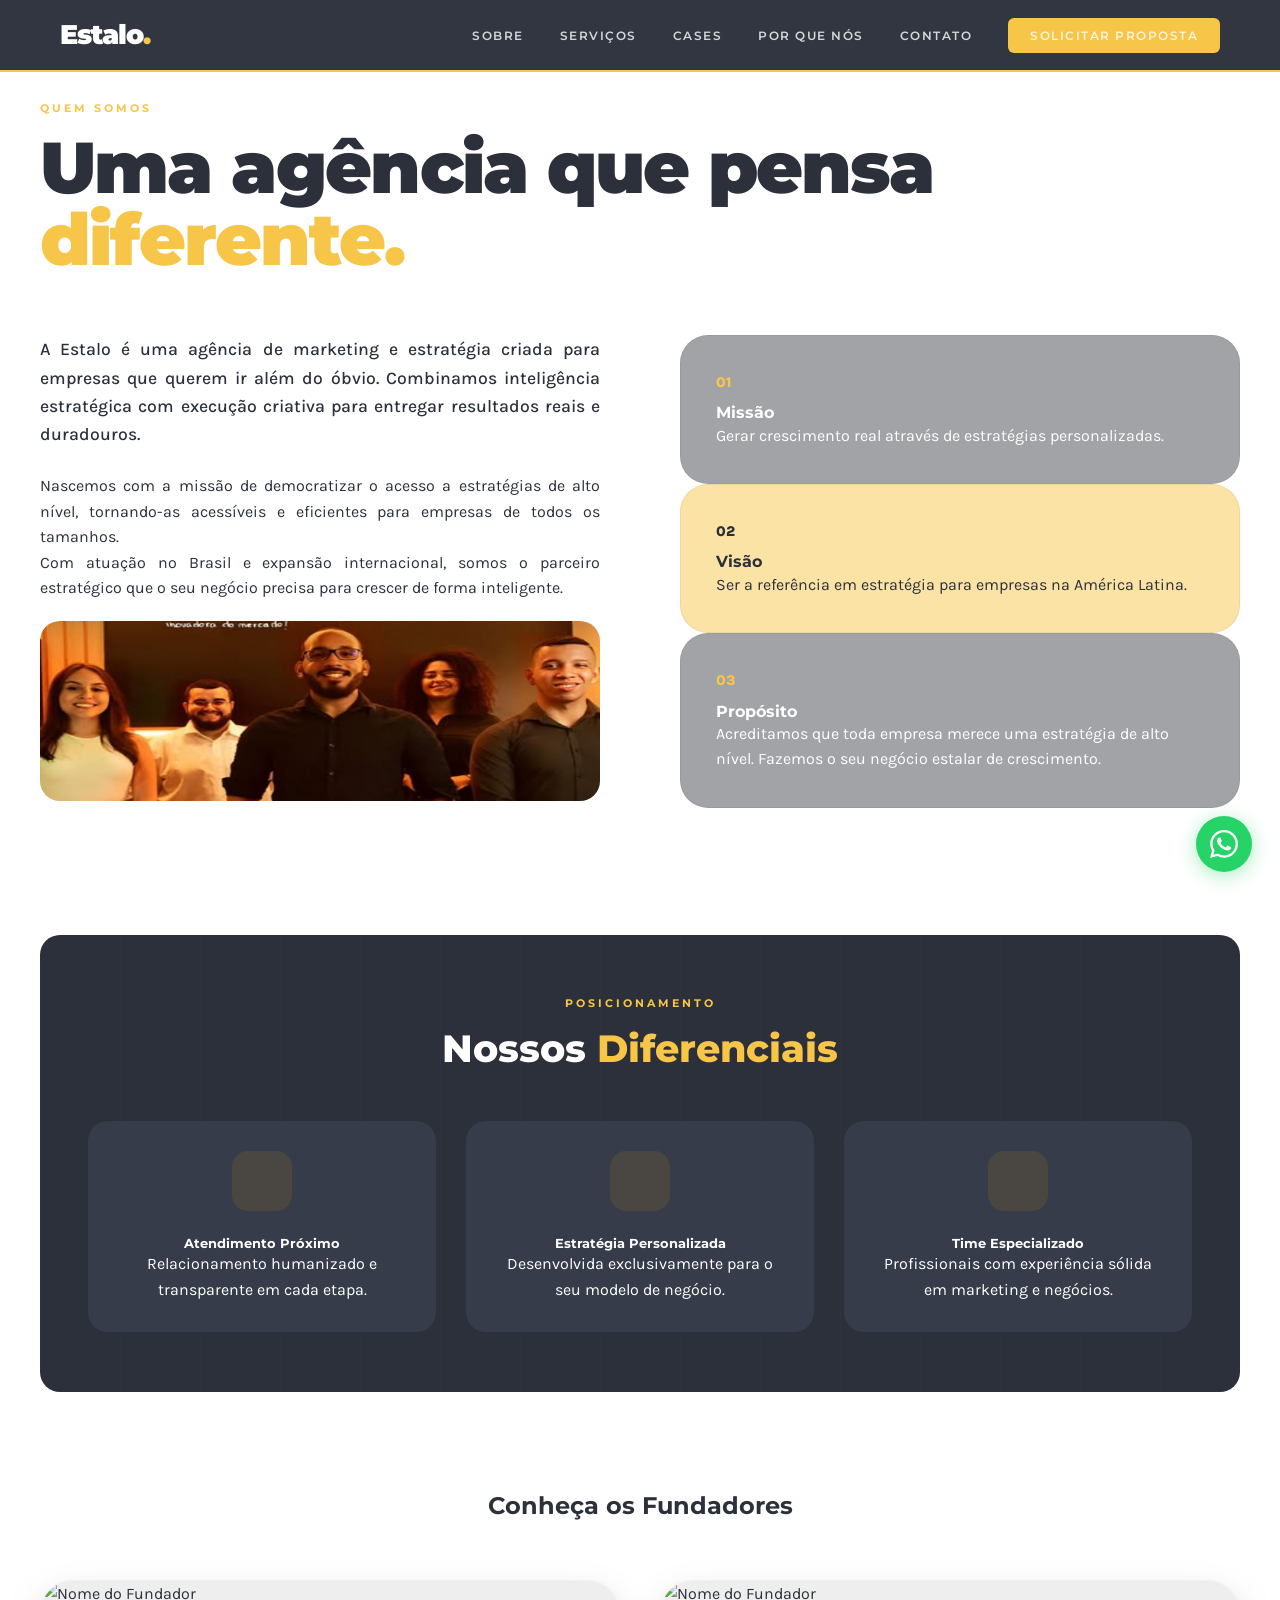
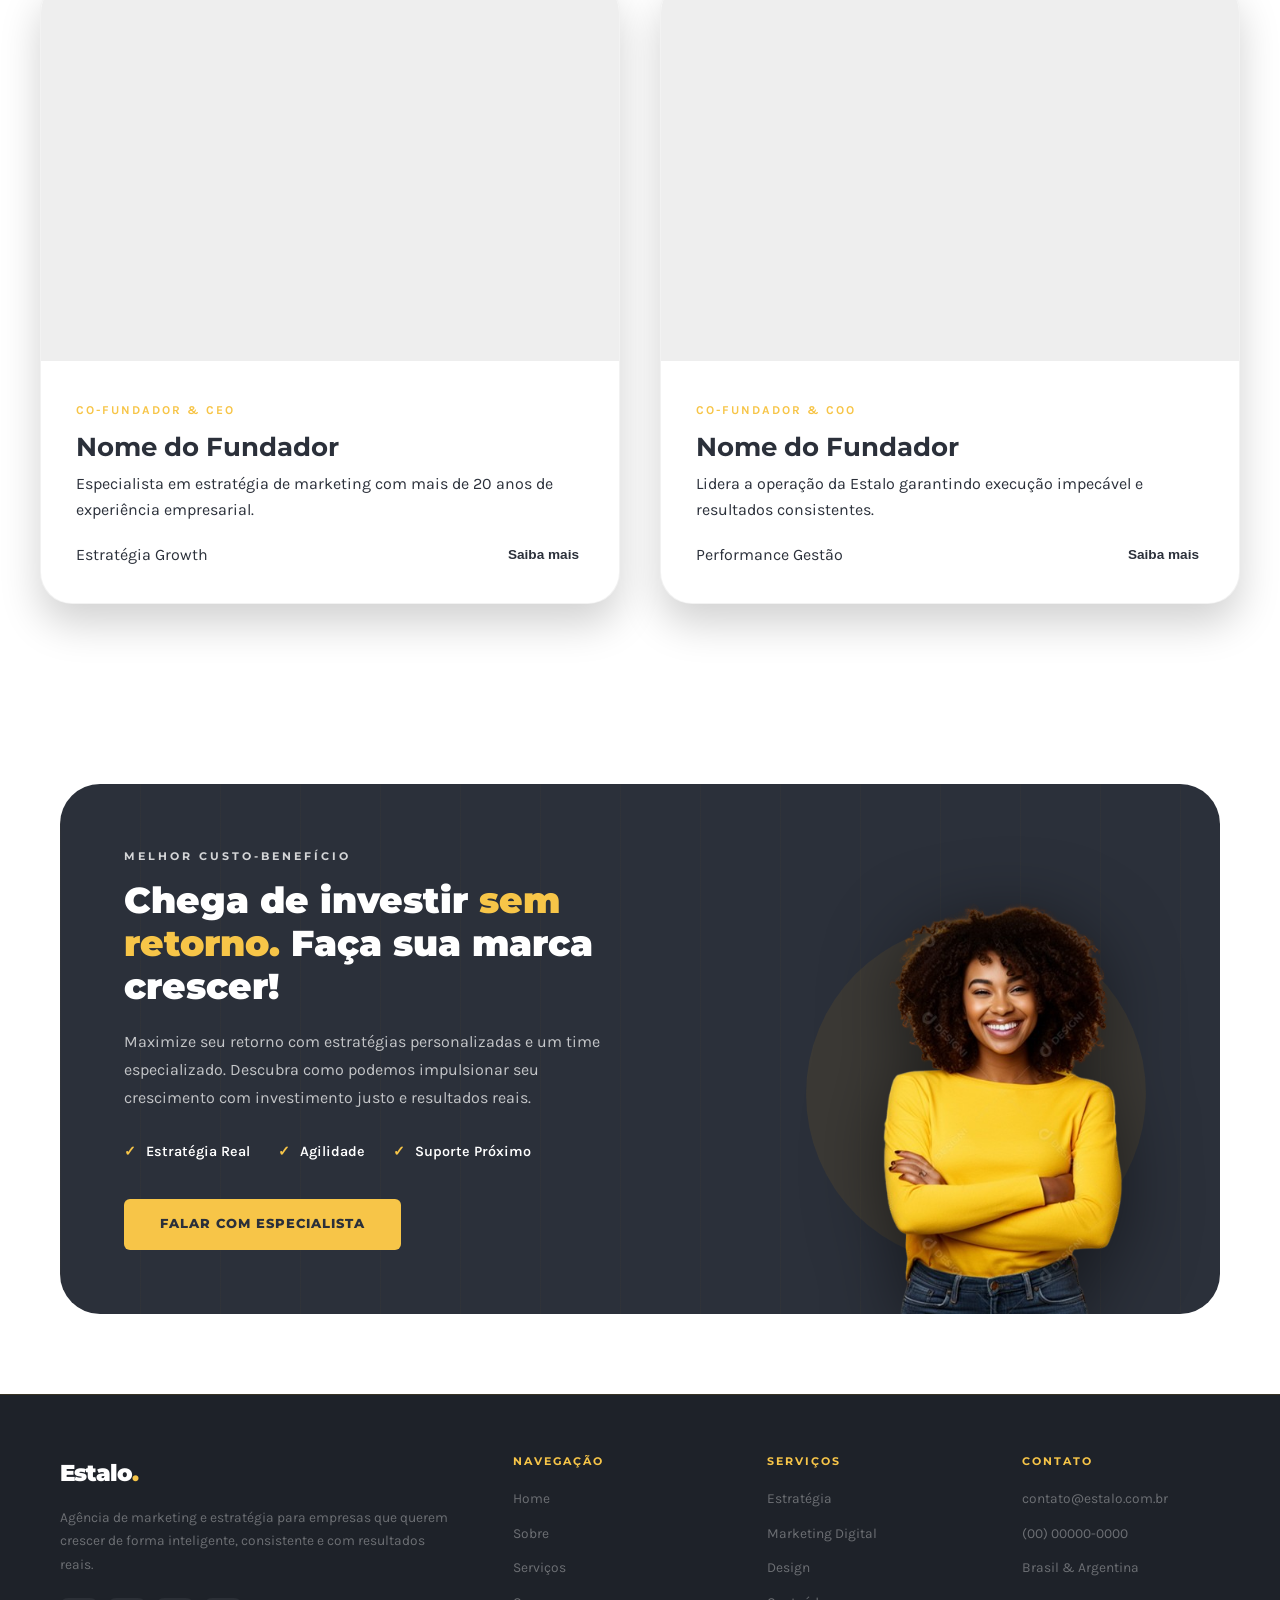
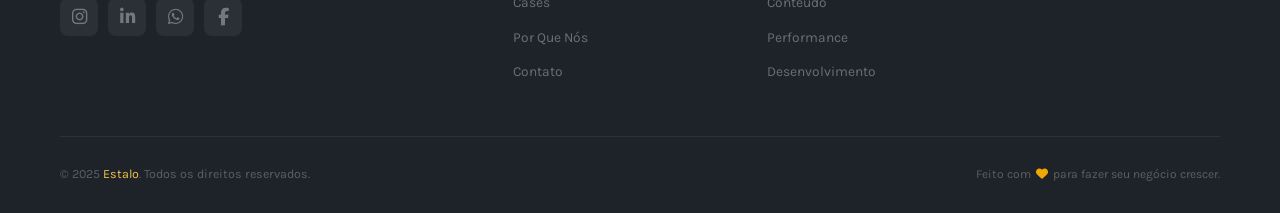
==== commit 3f4bc266: "Atualização mapa, pagina sobre ( cores)" ====
--- a/peges/sobre.html
+++ b/peges/sobre.html
@@ -36,11 +36,12 @@
      <li> <a class="nav-cta" href="../index.html#contato">Solicitar Proposta</a></li>
   </ul>
 </div>
+<main id="pg-sobre">
 <section id="sobre">
   <div class="section-inner">
     <div class="sobre-header fade-in">
       <span class="section-tag">Quem Somos</span>
-      <h2 class="hero-title">Uma agência que pensa <br><span class="accent-outline">diferente.</span></h2>
+      <h2 class="hero-title-sobre">Uma agência que pensa <br><span class="accent-outline">diferente.</span></h2>
     </div>
 
     <div class="sobre-grid-modern">
@@ -59,15 +60,15 @@
             <h4>Missão</h4>
             <p>Gerar crescimento real através de estratégias personalizadas.</p>
           </div>
-          <div class="mvp-card-modern">
-            <span class="mvp-number">02</span>
+          <div class="mvp-card-modern cores">
+            <span class="mvp-number coresnu">02</span>
             <h4>Visão</h4>
             <p>Ser a referência em estratégia para empresas na América Latina.</p>
           </div>
         </div>
-        <div class="mvp-card-modern horizontal">
+        <div class="mvp-card-modern">
           <span class="mvp-number">03</span>
-          <div class="mvp-content">
+          <div>
             <h4>Propósito</h4>
             <p>Acreditamos que toda empresa merece uma estratégia de alto nível. Fazemos o seu negócio estalar de crescimento.</p>
           </div>
@@ -78,7 +79,7 @@
     <div class="diff-section fade-in">
       <div class="diff-header">
         <span class="section-tag">Posicionamento</span>
-        <h2 class="section-title">Nossos <span class="accent">Diferenciais</span></h2>
+        <h2 class="section-title dife">Nossos <span class="accent">Diferenciais</span></h2>
       </div>
       
       <div class="diffs-grid-modern">
@@ -167,7 +168,7 @@
 </section>
 
 <!-- POR QUE NÓS -->
-<section id="porque">
+<section id="porque" class="sobre-inner">
   <div class="section-inner">
     <div class="porque-banner fade-in">
       
@@ -199,7 +200,7 @@
     </div>
   </div>
 </section>
-
+</main>
 
 <!-- FOOTER -->
 <footer>
--- a/css/stilo.css
+++ b/css/stilo.css
@@ -282,7 +282,7 @@
   font-weight: 700;
   letter-spacing: 3px;
   text-transform: uppercase;
-  color: var(--gold);
+  color: var(--gold) !important;
   border: 1px solid rgba(240, 168, 0, 0.4);
   border-radius: 4px;
   padding: 6px 14px;
@@ -293,7 +293,7 @@
   font-size: clamp(2.6rem, 4.5vw, 4.2rem);
   font-weight: 900;
   line-height: 1.05;
-  color: var(--white);
+  color: var(--white) !important;
   margin-bottom: 24px;
 }
 
@@ -448,14 +448,13 @@
 /* ═══════════════════════════════════════════
    6. SOBRE
 ═══════════════════════════════════════════ */
-
 #sobre {
-  background: var(--light);
+  background: var(--white);
   padding: 100px 0;
 }
 
 /* Tipografia Estilo Hero */
-.hero-title {
+.hero-title-sobre {
   font-size: clamp(2.5rem, 6vw, 4.5rem);
   font-weight: 900;
   color: var(--navy);
@@ -480,7 +479,9 @@
   margin-top: 20px;
   height: 180px;
   width: 560px;
-}
+  border-radius: var(--radius-lg);
+}
+
 .lead-text {
   font-size: 1.1rem;
   font-weight: 500;
@@ -494,8 +495,14 @@
 
 
 /* MVP Cards */
+.cores{
+  background:  #f7c5487c !important;
+  color: var(--navy) !important;
+}
+
 .mvp-card-modern {
-  background: #fff;
+  background: #2b303a71;
+  color: var(--white);
   padding: 35px;
   border-radius: 28px;
   border: 1px solid rgba(0,0,0,0.05);
@@ -514,11 +521,38 @@
   margin-bottom: 10px;
   display: block;
 }
+.coresnu{
+  color: var(--navy);
+}
 
 /* Diferenciais e Ícones */
 
 .diff-section{
   text-align: center;
+   background: var(--navy);
+  border-radius: var(--radius-lg);
+  padding: 60px 48px;
+  max-width: 1200px;
+  margin: 60px auto;
+  overflow: hidden;
+  position: relative;
+}
+.diff-section::before {
+  content: "";
+  position: absolute;
+  inset: 0;
+  background-image: repeating-linear-gradient(
+    90deg,
+    rgba(240, 168, 0, 0.025) 0,
+    rgba(240, 168, 0, 0.025) 1px,
+    transparent 0,
+    transparent 80px
+  );
+  pointer-events: none;
+}
+
+.dife{
+  color: var(--white);
 }
 .diffs-grid-modern {
   display: grid;
@@ -528,10 +562,19 @@
 }
 
 .diff-card-new {
-  background: #fff;
-  padding: 40px;
-  border-radius: 24px;
-  text-align: left;
+  color: var(--white);
+  display: flex;
+  align-items: center;
+  flex-direction: column;
+  height: 100%;
+  padding: 30px;
+  background: var(--navy-light);
+  border-radius: 20px;
+}
+
+
+.diff-card-new:hover {
+  background: rgba(240, 168, 0, 0.07); 
 }
 
 .diff-icon-container {
@@ -565,6 +608,7 @@
   overflow: hidden;
   display: flex;
   flex-direction: column;
+  box-shadow: 0 20px 40px rgba(0, 0, 0, 0.18);
   border: 1px solid rgba(0,0,0,0.05);
 }
 
@@ -659,14 +703,107 @@
   transform: rotate(180deg);
 }
 
+/* cta da pagina*/
+.sobre-inner{
+  background: var(--white) !important;
+}
+
 /* Ajuste Mobile */
-@media (max-width: 992px) {
-  .sobre-grid-modern, .fundadores-grid-modern {
+/* ==========================================================================
+   RESPONSIVIDADE (MEDIA QUERIES)
+   ========================================================================== */
+
+/* --- NOTEBOOKS E TELAS MÉDIAS (Até 1024px) --- */
+@media (max-width: 1024px) {
+  .sobre-header{
+    margin-top: 50px;
+    text-align: center;
+  }
+  .sobre-grid-modern {
+    gap: 40px;
+    height: auto; /* Remove a altura fixa para o conteúdo fluir */
+    margin: 40px 0 60px;
+  }
+
+  .sobre-text-box .img-eq img {
+    width: 100%; /* Imagem se adapta à largura da coluna */
+    height: auto;
+    padding: 15px;
+  }
+
+  .diff-section {
+    padding: 40px 24px;
+    margin: 40px 20px;
+  }
+   .mvp-row, .sobre-text-box {
+    padding: 15px !important;
+  }
+}
+
+/* --- TABLETS (Até 768px) --- */
+@media (max-width: 768px) {
+  #sobre {
+    padding: 60px 0; /* Diminui o espaçamento vertical exagerado */
+  }
+
+  /* Transforma o grid de 2 colunas em 1 coluna única */
+  .sobre-grid-modern {
+    grid-template-columns: 1fr; 
+    height: auto;
+    gap: 30px;
+  }
+
+  .sobre-text-box .img-eq img {
+    margin-top: 15px;
+    height: auto;
+    max-height: 250px; /* Limita a altura em telas menores */
+    object-fit: cover;
+  }
+
+  /* Grid dos Fundadores passa a ser 1 coluna */
+  .fundadores-grid-modern {
     grid-template-columns: 1fr;
-  }
-  
+    gap: 30px;
+    padding: 0 15px;
+  }
+
   .fundador-image-box {
-    height: 300px;
+    height: 300px; /* Reduz um pouco a altura da foto no tablet/celular */
+  }
+
+  .fundador-info-new {
+    padding: 25px; /* Reduz o espaçamento interno do card */
+  }
+}
+
+/* --- CELULARES (Até 480px) --- */
+@media (max-width: 480px) {
+  #sobre {
+    padding: 40px 0;
+  }
+
+  /* Ajusta o espaçamento dos cards de diferenciais */
+  .diffs-grid-modern {
+    grid-template-columns: 1fr; /* Força 1 coluna mesmo se o minmax falhar */
+    gap: 20px;
+  }
+
+  .diff-section {
+    padding: 30px 16px;
+  }
+
+  /* Ajustes nos Cards MVP */
+  .mvp-card-modern {
+    padding: 25px;
+    border-radius: 20px;
+  }
+
+  .fundador-card-new {
+    border-radius: 24px;
+  }
+
+  .fundador-image-box {
+    height: 250px;
   }
 }
 
@@ -805,6 +942,11 @@
 
 .servico-card-v2:hover .card-arrow {
   color: var(--gold);
+  transform: translateX(8px);
+}
+
+.servico-card-v2:hover .whi {
+  color: var(--white);
   transform: translateX(8px);
 }
 
@@ -951,7 +1093,7 @@
 
 /* Mapa */
 .mapa-container {
-  background: var(--white);
+  background: var(--navy);
   border-radius: var(--radius-lg);
   padding: 32px;
   box-shadow: var(--shadow-lg);
@@ -998,7 +1140,7 @@
   gap: 8px;
   font-size: 0.78rem;
   font-weight: 600;
-  color: var(--dark);
+  color: var(--white);
 }
 
 .legenda-dot {
@@ -1016,7 +1158,7 @@
 }
 
 .numero-card {
-  background: var(--white);
+  background: var(--navy);
   border-radius: 14px;
   padding: 28px 22px;
   box-shadow: var(--shadow-sm);
@@ -1032,7 +1174,7 @@
   font-family: "Montserrat", sans-serif;
   font-size: 2.4rem;
   font-weight: 900;
-  color: var(--navy);
+  color: var(--white);
   line-height: 1;
   margin-bottom: 8px;
 }
@@ -1043,7 +1185,7 @@
 
 .numero-desc {
   font-size: 0.85rem;
-  color: var(--dark);
+  color: var(--white);
   line-height: 1.4;
 }
 
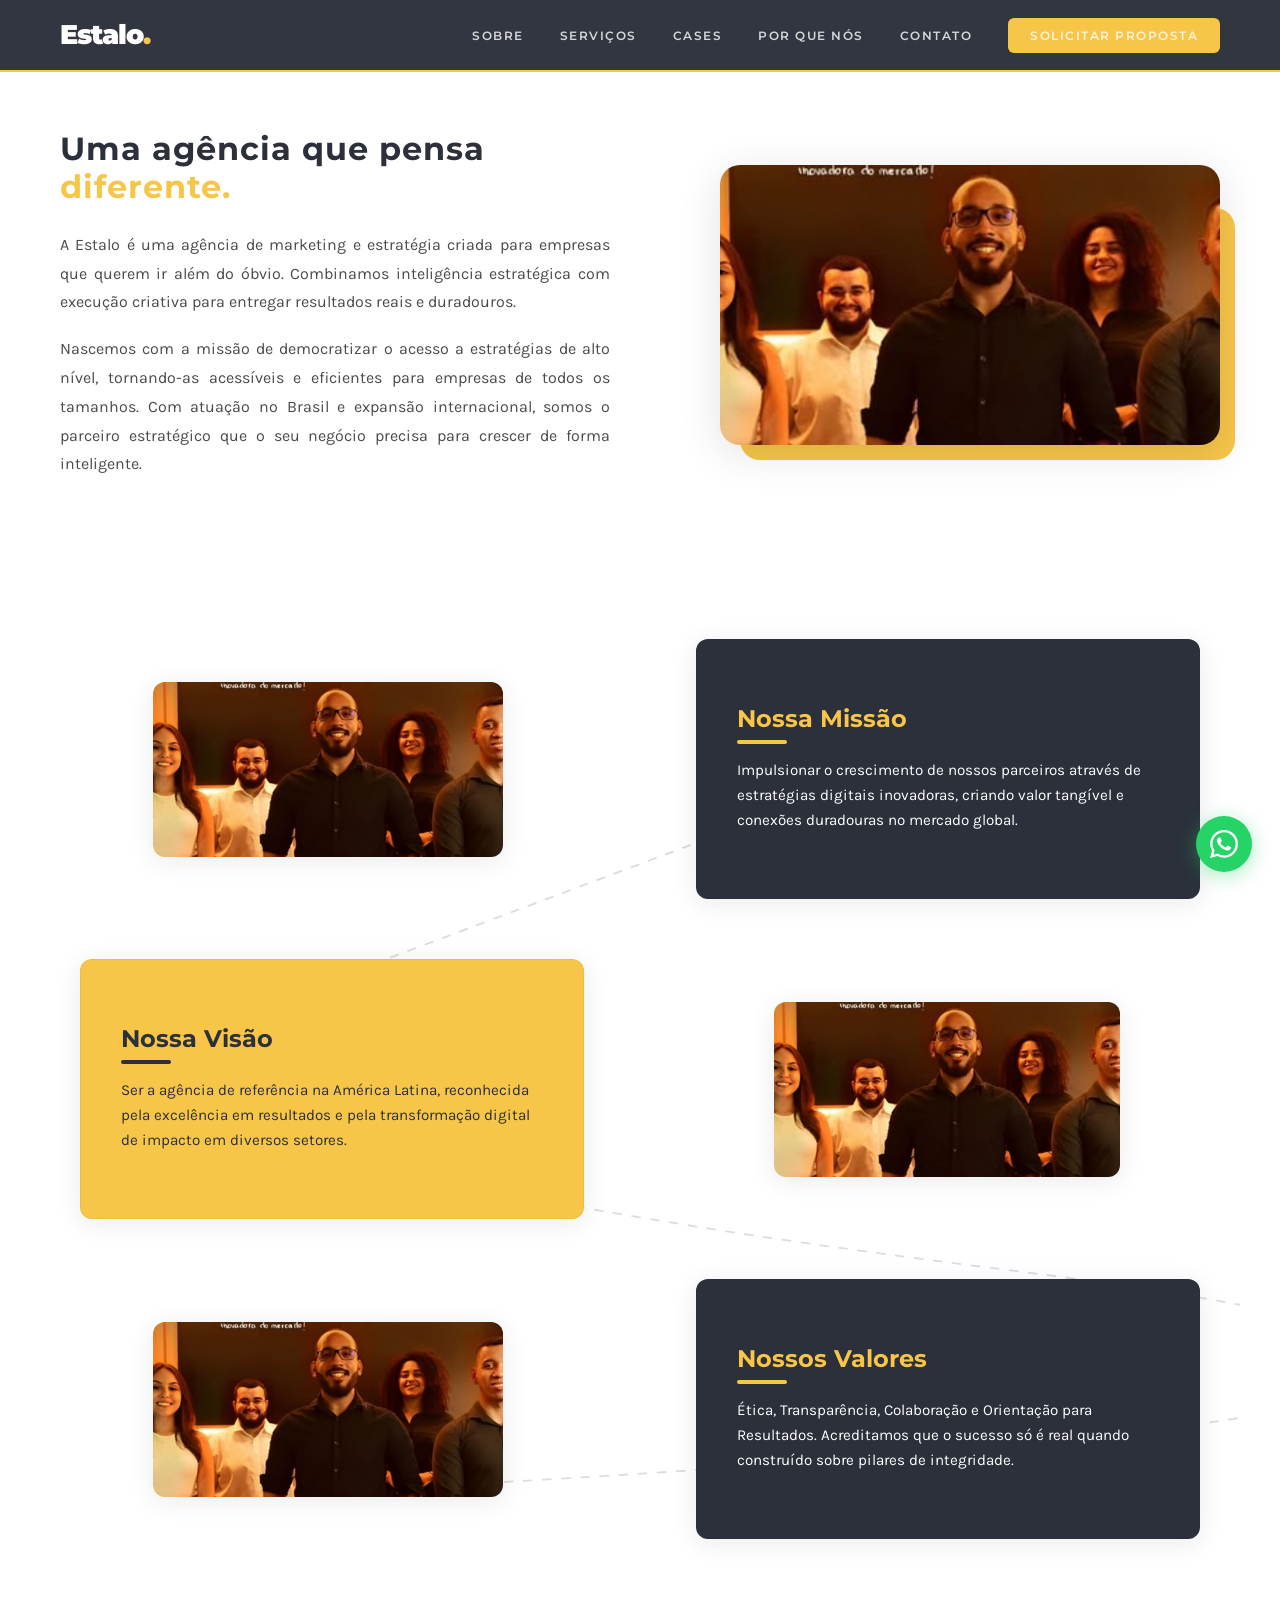
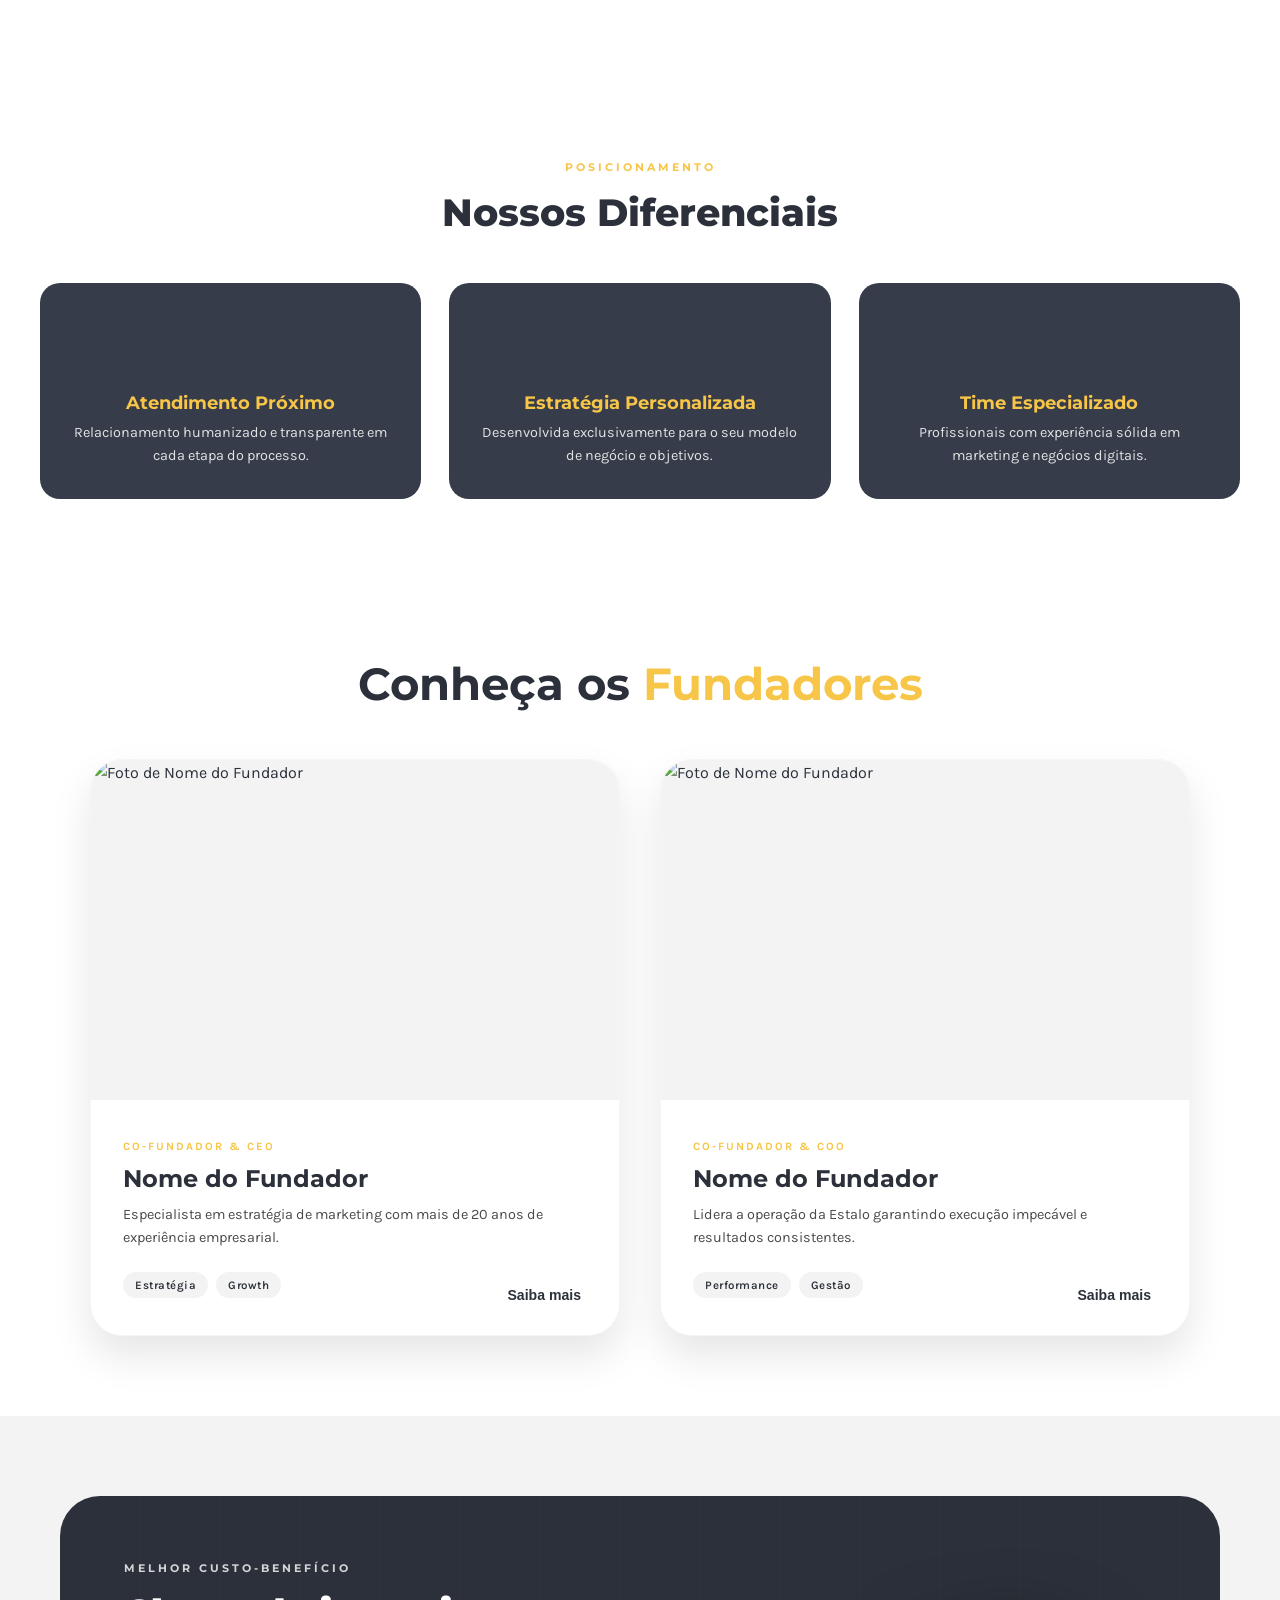
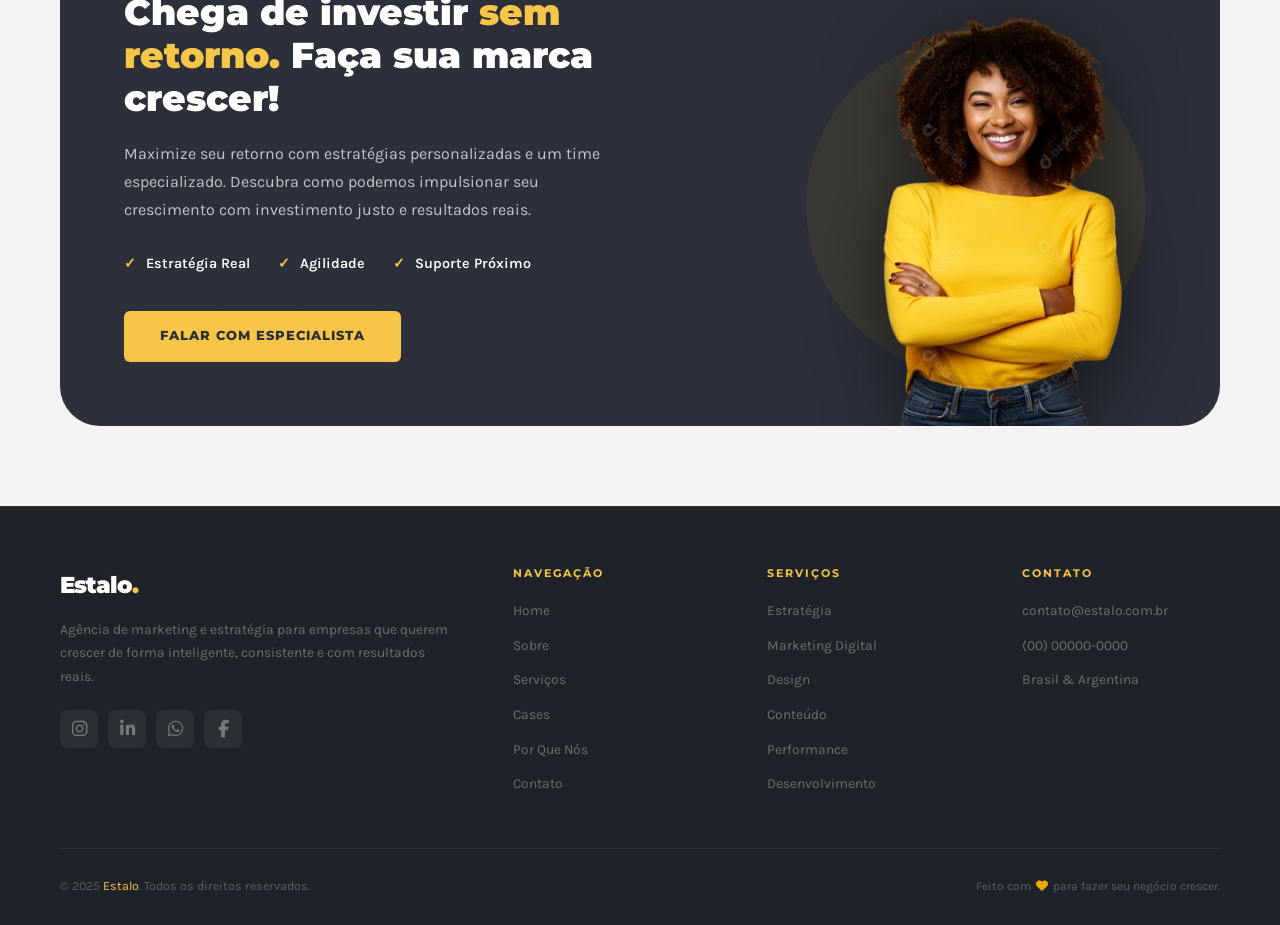
==== commit 622227b9: "criação do blog, ajuste na pagina sobre" ====
--- a/peges/sobre.html
+++ b/peges/sobre.html
@@ -7,6 +7,7 @@
 <link href="https://fonts.googleapis.com/css2?family=Montserrat:ital,wght@0,300;0,400;0,600;0,700;0,800;0,900;1,400&family=Karla:wght@300;400;500;600;700&display=swap" rel="stylesheet">
 <link rel="stylesheet" href="https://cdnjs.cloudflare.com/ajax/libs/font-awesome/6.5.1/css/all.min.css">
 <link rel="stylesheet" href="../css/stilo.css">
+<link rel="stylesheet" href="../css/sobre.css">
 <body>
 <!-- NAV -->
 <nav>
@@ -37,90 +38,127 @@
   </ul>
 </div>
 <main id="pg-sobre">
-<section id="sobre">
-  <div class="section-inner">
-    <div class="sobre-header fade-in">
-      <span class="section-tag">Quem Somos</span>
-      <h2 class="hero-title-sobre">Uma agência que pensa <br><span class="accent-outline">diferente.</span></h2>
-    </div>
-
-    <div class="sobre-grid-modern">
-      <div class="sobre-text-box fade-in">
-        <p class="lead-text">A Estalo é uma agência de marketing e estratégia criada para empresas que querem ir além do óbvio. Combinamos inteligência estratégica com execução criativa para entregar resultados reais e duradouros.</p>
-        <p>Nascemos com a missão de democratizar o acesso a estratégias de alto nível, tornando-as acessíveis e eficientes para empresas de todos os tamanhos.</p>
-        <p>Com atuação no Brasil e expansão internacional, somos o parceiro estratégico que o seu negócio precisa para crescer de forma inteligente.</p>
-
-        <div class="img-eq"><img src="../img/sobre01.jpeg" alt="imagem empresa"></div>
-      </div>
-
-      <div class="mvp-stack fade-in fade-in-delay-2">
-        <div class="mvp-row">
-          <div class="mvp-card-modern">
-            <span class="mvp-number">01</span>
-            <h4>Missão</h4>
-            <p>Gerar crescimento real através de estratégias personalizadas.</p>
-          </div>
-          <div class="mvp-card-modern cores">
-            <span class="mvp-number coresnu">02</span>
-            <h4>Visão</h4>
-            <p>Ser a referência em estratégia para empresas na América Latina.</p>
-          </div>
-        </div>
-        <div class="mvp-card-modern">
-          <span class="mvp-number">03</span>
-          <div>
-            <h4>Propósito</h4>
-            <p>Acreditamos que toda empresa merece uma estratégia de alto nível. Fazemos o seu negócio estalar de crescimento.</p>
-          </div>
-        </div>
-      </div>
-    </div>
-
-    <div class="diff-section fade-in">
-      <div class="diff-header">
-        <span class="section-tag">Posicionamento</span>
-        <h2 class="section-title dife">Nossos <span class="accent">Diferenciais</span></h2>
-      </div>
-      
-      <div class="diffs-grid-modern">
-        <div class="diff-card-new fade-in">
-          <div class="diff-icon-container">
-            <i class="ph ph-target"></i>
-          </div>
-          <h5>Atendimento Próximo</h5>
-          <p>Relacionamento humanizado e transparente em cada etapa.</p>
-        </div>
-        <div class="diff-card-new fade-in">
-          <div class="diff-icon-container">
-            <i class="ph ph-chart-line-up"></i>
-          </div>
-          <h5>Estratégia Personalizada</h5>
-          <p>Desenvolvida exclusivamente para o seu modelo de negócio.</p>
-        </div>
-        <div class="diff-card-new fade-in">
-          <div class="diff-icon-container">
-            <i class="ph ph-users-three"></i>
-          </div>
-          <h5>Time Especializado</h5>
-          <p>Profissionais com experiência sólida em marketing e negócios.</p>
-        </div>
-      </div>
-    </div>
-
-   <div class="fundadores-section fade-in">
+
+  <!--INICIO-->
+  <section class="about-section">
+    <div class="about-content">
+        <h2>Uma agência que pensa<span> diferente.</span></h2>
+        <p>
+            A Estalo é uma agência de marketing e estratégia criada para empresas que querem ir além do óbvio. Combinamos inteligência estratégica com execução criativa para entregar resultados reais e duradouros.
+        </p>
+        <p>
+            Nascemos com a missão de democratizar o acesso a estratégias de alto nível, tornando-as acessíveis e eficientes para empresas de todos os tamanhos.
+
+           Com atuação no Brasil e expansão internacional, somos o parceiro estratégico que o seu negócio precisa para crescer de forma inteligente.
+        </p>
+    </div>
+
+    <div class="about-image-container">
+        <!-- O detalhe dourado atrás da foto -->
+        <div class="image-bg-accent"></div>
+        <!-- Substitua o src pela sua imagem real -->
+        <img src="../img/sobre01.jpeg" alt="Equipe Melo Duarte" class="main-image">
+    </div>
+</section>
+<!-- ── 1. MISSÃO / VISÃO / VALORES ───────────────── -->
+<section id="mvv" aria-label="Missão, Visão e Valores">
+  <div class="mvv-container">
+
+    <div class="path-container" aria-hidden="true">
+      <svg class="path-svg" viewBox="0 0 1000 1000" preserveAspectRatio="none">
+        <path d="M 800 100 Q 500 250 200 400 T 800 700 T 200 950" />
+      </svg>
+    </div>
+
+    <div class="step-row fade-in">
+      <div class="image-side">
+        <img src="../img/sobre01.jpeg" alt="Ilustração da Nossa Missão" class="mvv-img">
+      </div>
+      <div class="content-card">
+        <h2>Nossa Missão</h2>
+        <p>Impulsionar o crescimento de nossos parceiros através de estratégias digitais inovadoras, criando valor tangível e conexões duradouras no mercado global.</p>
+      </div>
+    </div>
+
+    <div class="step-row reverse fade-in">
+      <div class="image-side lado">
+        <img src="../img/sobre01.jpeg" alt="Ilustração da Nossa Visão" class="mvv-img">
+      </div>
+      <div class="content-card diferente">
+        <h2>Nossa Visão</h2>
+        <p>Ser a agência de referência na América Latina, reconhecida pela excelência em resultados e pela transformação digital de impacto em diversos setores.</p>
+      </div>
+    </div>
+
+    <div class="step-row fade-in">
+      <div class="image-side">
+        <img src="../img/sobre01.jpeg" alt="Ilustração dos Nossos Valores" class="mvv-img">
+      </div>
+      <div class="content-card">
+        <h2>Nossos Valores</h2>
+        <p>Ética, Transparência, Colaboração e Orientação para Resultados. Acreditamos que o sucesso só é real quando construído sobre pilares de integridade.</p>
+      </div>
+    </div>
+
+  </div>
+</section>
+
+<!-- ── 2. DIFERENCIAIS ────────────────────────────── -->
+<section id="diferenciais" class="diff-section fade-in" aria-label="Nossos Diferenciais">
+  <span class="section-tag">Posicionamento</span>
+  <h2 class="section-title">Nossos <span class="accent-outline">Diferenciais</span></h2>
+
+  <div class="diffs-grid-modern">
+
+    <div class="diff-card-new fade-in">
+      <div class="diff-icon-container" aria-hidden="true">
+        <i class="ph ph-target"></i>
+      </div>
+      <h5>Atendimento Próximo</h5>
+      <p>Relacionamento humanizado e transparente em cada etapa do processo.</p>
+    </div>
+
+    <div class="diff-card-new fade-in">
+      <div class="diff-icon-container" aria-hidden="true">
+        <i class="ph ph-chart-line-up"></i>
+      </div>
+      <h5>Estratégia Personalizada</h5>
+      <p>Desenvolvida exclusivamente para o seu modelo de negócio e objetivos.</p>
+    </div>
+
+    <div class="diff-card-new fade-in">
+      <div class="diff-icon-container" aria-hidden="true">
+        <i class="ph ph-users-three"></i>
+      </div>
+      <h5>Time Especializado</h5>
+      <p>Profissionais com experiência sólida em marketing e negócios digitais.</p>
+    </div>
+
+  </div>
+</section>
+
+<!-- ── 3. FUNDADORES ──────────────────────────────── -->
+<section id="fundadores" class="fundadores-section fade-in" aria-label="Fundadores">
   <h2 class="fundadores-title">Conheça os <span>Fundadores</span></h2>
+
   <div class="fundadores-grid-modern">
-    
-    <div class="fundador-card-new">
+
+    <!-- Fundador 1 -->
+    <article class="fundador-card-new fade-in">
       <div class="fundador-image-box">
-        <img src="https://cdn.pixabay.com/photo/2022/10/23/10/06/baby-7540912_1280.jpg" alt="Nome do Fundador" class="fundador-img">
+        <img
+          src="https://cdn.pixabay.com/photo/2022/10/23/10/06/baby-7540912_1280.jpg"
+          alt="Foto de Nome do Fundador"
+          class="fundador-img"
+          loading="lazy"
+        >
       </div>
       <div class="fundador-info-new">
-        <span class="fundador-cargo">Co-Fundador & CEO</span>
+        <span class="fundador-cargo">Co-Fundador &amp; CEO</span>
         <h3>Nome do Fundador</h3>
         <p>Especialista em estratégia de marketing com mais de 20 anos de experiência empresarial.</p>
-        
-        <div class="fundador-bio-extra" id="bio-1">
+
+        <div class="fundador-bio-extra" id="bio-1" aria-hidden="true">
           <p>Texto detalhado sobre a trajetória do fundador 1. Experiências anteriores, formação acadêmica e conquistas que moldaram a criação da Estalo.</p>
         </div>
 
@@ -129,23 +167,34 @@
             <span class="tag-esp">Estratégia</span>
             <span class="tag-esp">Growth</span>
           </div>
-          <button class="btn-saiba-mais" onclick="toggleBio('bio-1', this)">
-            Saiba mais <i class="ph ph-caret-down"></i>
+          <button
+            class="btn-saiba-mais"
+            onclick="toggleBio('bio-1', this)"
+            aria-expanded="false"
+            aria-controls="bio-1"
+          >
+            Saiba mais <i class="ph ph-caret-down" aria-hidden="true"></i>
           </button>
         </div>
       </div>
-    </div>
-
-    <div class="fundador-card-new">
+    </article>
+
+    <!-- Fundador 2 -->
+    <article class="fundador-card-new fade-in">
       <div class="fundador-image-box">
-        <img src="https://cdn.pixabay.com/photo/2022/10/23/10/06/baby-7540912_1280.jpg" alt="Nome do Fundador" class="fundador-img">
+        <img
+          src="https://cdn.pixabay.com/photo/2022/10/23/10/06/baby-7540912_1280.jpg"
+          alt="Foto de Nome do Fundador"
+          class="fundador-img"
+          loading="lazy"
+        >
       </div>
       <div class="fundador-info-new">
-        <span class="fundador-cargo">Co-Fundador & COO</span>
+        <span class="fundador-cargo">Co-Fundador &amp; COO</span>
         <h3>Nome do Fundador</h3>
         <p>Lidera a operação da Estalo garantindo execução impecável e resultados consistentes.</p>
-        
-        <div class="fundador-bio-extra" id="bio-2">
+
+        <div class="fundador-bio-extra" id="bio-2" aria-hidden="true">
           <p>Texto detalhado sobre a trajetória do fundador 2. Foco em gestão de processos, marketing digital de performance e liderança de times criativos.</p>
         </div>
 
@@ -154,16 +203,18 @@
             <span class="tag-esp">Performance</span>
             <span class="tag-esp">Gestão</span>
           </div>
-          <button class="btn-saiba-mais" onclick="toggleBio('bio-2', this)">
-            Saiba mais <i class="ph ph-caret-down"></i>
+          <button
+            class="btn-saiba-mais"
+            onclick="toggleBio('bio-2', this)"
+            aria-expanded="false"
+            aria-controls="bio-2"
+          >
+            Saiba mais <i class="ph ph-caret-down" aria-hidden="true"></i>
           </button>
         </div>
       </div>
-    </div>
-
-  </div>
-</div>
-    </div>
+    </article>
+
   </div>
 </section>
 
--- a/css/stilo.css
+++ b/css/stilo.css
@@ -446,368 +446,6 @@
 }
 
 /* ═══════════════════════════════════════════
-   6. SOBRE
-═══════════════════════════════════════════ */
-#sobre {
-  background: var(--white);
-  padding: 100px 0;
-}
-
-/* Tipografia Estilo Hero */
-.hero-title-sobre {
-  font-size: clamp(2.5rem, 6vw, 4.5rem);
-  font-weight: 900;
-  color: var(--navy);
-  line-height: 1;
-  letter-spacing: -2px;
-}
-
-.accent-outline {
- color: var(--gold);
-}
-
-/* Grid Layout */
-.sobre-grid-modern {
-  display: grid;
-  grid-template-columns: 1fr 1fr;
-  gap: 80px;
-  margin: 60px 0 100px;
-  height: 500px;
-  max-width: 1200px;
-}
-.sobre-text-box .img-eq img{
-  margin-top: 20px;
-  height: 180px;
-  width: 560px;
-  border-radius: var(--radius-lg);
-}
-
-.lead-text {
-  font-size: 1.1rem;
-  font-weight: 500;
-  margin-bottom: 25px;
-  text-align: justify;
-}
-
-.sobre-text-box p{
-  text-align: justify;
-}
-
-
-/* MVP Cards */
-.cores{
-  background:  #f7c5487c !important;
-  color: var(--navy) !important;
-}
-
-.mvp-card-modern {
-  background: #2b303a71;
-  color: var(--white);
-  padding: 35px;
-  border-radius: 28px;
-  border: 1px solid rgba(0,0,0,0.05);
-  transition: all 0.4s cubic-bezier(0.175, 0.885, 0.32, 1.275);
-}
-
-.mvp-card-modern:hover {
-  transform: translateY(-8px);
-  border-color: var(--gold);
-}
-
-.mvp-number {
-  color: var(--gold);
-  font-weight: 800;
-  font-size: 0.9rem;
-  margin-bottom: 10px;
-  display: block;
-}
-.coresnu{
-  color: var(--navy);
-}
-
-/* Diferenciais e Ícones */
-
-.diff-section{
-  text-align: center;
-   background: var(--navy);
-  border-radius: var(--radius-lg);
-  padding: 60px 48px;
-  max-width: 1200px;
-  margin: 60px auto;
-  overflow: hidden;
-  position: relative;
-}
-.diff-section::before {
-  content: "";
-  position: absolute;
-  inset: 0;
-  background-image: repeating-linear-gradient(
-    90deg,
-    rgba(240, 168, 0, 0.025) 0,
-    rgba(240, 168, 0, 0.025) 1px,
-    transparent 0,
-    transparent 80px
-  );
-  pointer-events: none;
-}
-
-.dife{
-  color: var(--white);
-}
-.diffs-grid-modern {
-  display: grid;
-  grid-template-columns: repeat(auto-fit, minmax(300px, 1fr));
-  gap: 30px;
-  margin-top: 50px;
-}
-
-.diff-card-new {
-  color: var(--white);
-  display: flex;
-  align-items: center;
-  flex-direction: column;
-  height: 100%;
-  padding: 30px;
-  background: var(--navy-light);
-  border-radius: 20px;
-}
-
-
-.diff-card-new:hover {
-  background: rgba(240, 168, 0, 0.07); 
-}
-
-.diff-icon-container {
-  width: 60px;
-  height: 60px;
-  background: rgba(240, 168, 0, 0.1);
-  color: var(--gold);
-  display: flex;
-  align-items: center;
-  justify-content: center;
-  font-size: 2rem;
-  border-radius: 16px;
-  margin-bottom: 25px;
-}
-
-/* Fundadores - Design de Galeria */
-.fundadores-title{
-  margin-top: 100px;
-  text-align: center;
-}
-.fundadores-grid-modern {
-  display: grid;
-  grid-template-columns: 1fr 1fr;
-  gap: 40px;
-  margin-top: 60px;
-}
-
-.fundador-card-new {
-  background: #fff;
-  border-radius: 32px;
-  overflow: hidden;
-  display: flex;
-  flex-direction: column;
-  box-shadow: 0 20px 40px rgba(0, 0, 0, 0.18);
-  border: 1px solid rgba(0,0,0,0.05);
-}
-
-.fundador-image-box {
-  width: 100%;
-  height: 380px;
-  overflow: hidden;
-  background: #eee;
-}
-
-.fundador-img {
-  width: 100%;
-  height: 100%;
-  object-fit: cover; /* Faz a foto preencher o espaço sem distorcer */
-  transition: transform 0.5s ease;
-}
-
-.fundador-card-new:hover .fundador-img {
-  transform: scale(1.05);
-}
-
-.fundador-info-new {
-  padding: 35px;
-}
-
-.fundador-cargo {
-  font-size: 0.75rem;
-  font-weight: 700;
-  text-transform: uppercase;
-  color: var(--gold);
-  letter-spacing: 2px;
-}
-
-.fundador-info-new h3 {
-  margin: 10px 0;
-  font-size: 1.6rem;
-  color: var(--navy);
-}
-/* Estilo da Bio Extra (Escondida por padrão) */
-.fundador-bio-extra {
-  max-height: 0;
-  overflow: hidden;
-  transition: all 0.5s cubic-bezier(0.4, 0, 0.2, 1);
-  opacity: 0;
-}
-
-.fundador-bio-extra.active {
-  max-height: 300px; /* Ajuste conforme o tamanho do texto */
-  opacity: 1;
-  margin: 15px 0;
-  padding-top: 15px;
-  border-top: 1px solid rgba(0,0,0,0.05);
-}
-
-.fundador-bio-extra p {
-  font-size: 0.9rem;
-  color: var(--dark);
-  line-height: 1.6;
-}
-
-/* Rodapé do Card e Botão */
-.fundador-footer {
-  display: flex;
-  justify-content: space-between;
-  align-items: center;
-  margin-top: 20px;
-}
-
-.btn-saiba-mais {
-  background: transparent;
-  border: none;
-  color: var(--navy);
-  font-weight: 700;
-  font-size: 0.85rem;
-  cursor: pointer;
-  display: flex;
-  align-items: center;
-  gap: 5px;
-  transition: color 0.3s;
-}
-
-.btn-saiba-mais i {
-  transition: transform 0.3s;
-}
-
-.btn-saiba-mais:hover {
-  color: var(--gold);
-}
-
-/* Rotação do ícone quando ativo */
-.btn-saiba-mais.active i {
-  transform: rotate(180deg);
-}
-
-/* cta da pagina*/
-.sobre-inner{
-  background: var(--white) !important;
-}
-
-/* Ajuste Mobile */
-/* ==========================================================================
-   RESPONSIVIDADE (MEDIA QUERIES)
-   ========================================================================== */
-
-/* --- NOTEBOOKS E TELAS MÉDIAS (Até 1024px) --- */
-@media (max-width: 1024px) {
-  .sobre-header{
-    margin-top: 50px;
-    text-align: center;
-  }
-  .sobre-grid-modern {
-    gap: 40px;
-    height: auto; /* Remove a altura fixa para o conteúdo fluir */
-    margin: 40px 0 60px;
-  }
-
-  .sobre-text-box .img-eq img {
-    width: 100%; /* Imagem se adapta à largura da coluna */
-    height: auto;
-    padding: 15px;
-  }
-
-  .diff-section {
-    padding: 40px 24px;
-    margin: 40px 20px;
-  }
-   .mvp-row, .sobre-text-box {
-    padding: 15px !important;
-  }
-}
-
-/* --- TABLETS (Até 768px) --- */
-@media (max-width: 768px) {
-  #sobre {
-    padding: 60px 0; /* Diminui o espaçamento vertical exagerado */
-  }
-
-  /* Transforma o grid de 2 colunas em 1 coluna única */
-  .sobre-grid-modern {
-    grid-template-columns: 1fr; 
-    height: auto;
-    gap: 30px;
-  }
-
-  .sobre-text-box .img-eq img {
-    margin-top: 15px;
-    height: auto;
-    max-height: 250px; /* Limita a altura em telas menores */
-    object-fit: cover;
-  }
-
-  /* Grid dos Fundadores passa a ser 1 coluna */
-  .fundadores-grid-modern {
-    grid-template-columns: 1fr;
-    gap: 30px;
-    padding: 0 15px;
-  }
-
-  .fundador-image-box {
-    height: 300px; /* Reduz um pouco a altura da foto no tablet/celular */
-  }
-
-  .fundador-info-new {
-    padding: 25px; /* Reduz o espaçamento interno do card */
-  }
-}
-
-/* --- CELULARES (Até 480px) --- */
-@media (max-width: 480px) {
-  #sobre {
-    padding: 40px 0;
-  }
-
-  /* Ajusta o espaçamento dos cards de diferenciais */
-  .diffs-grid-modern {
-    grid-template-columns: 1fr; /* Força 1 coluna mesmo se o minmax falhar */
-    gap: 20px;
-  }
-
-  .diff-section {
-    padding: 30px 16px;
-  }
-
-  /* Ajustes nos Cards MVP */
-  .mvp-card-modern {
-    padding: 25px;
-    border-radius: 20px;
-  }
-
-  .fundador-card-new {
-    border-radius: 24px;
-  }
-
-  .fundador-image-box {
-    height: 250px;
-  }
-}
-
-/* ═══════════════════════════════════════════
    7. SERVIÇOS
 ═══════════════════════════════════════════ */
 
@@ -881,7 +519,6 @@
 
 /* --- AJUSTES DE HOVER PARA OS CARDS AMARELOS --- */
 .servico-card-v2:nth-child(even):hover {
-  background: var(--gold-dark); /* Escurece um pouco o amarelo no hover */
   transform: translateY(-10px);
 }
 
@@ -1174,7 +811,7 @@
   font-family: "Montserrat", sans-serif;
   font-size: 2.4rem;
   font-weight: 900;
-  color: var(--white);
+  color: var(--gold);
   line-height: 1;
   margin-bottom: 8px;
 }
--- a/css/sobre.css
+++ b/css/sobre.css
@@ -0,0 +1,739 @@
+/* ═══════════════════════════════════════════
+   VARIÁVEIS GLOBAIS
+═══════════════════════════════════════════ */
+:root {
+  --navy:        #2b303a;
+  --navy-light:  #363c49;
+  --gold:        #F7C548;
+  --gold-dark:   #c98e00;
+  --dark:        #4b4a4a;
+  --light:       #f3f3f3;
+  --white:       #ffffff;
+  --bg-light:    #fdfdfd;
+
+  --radius-sm: 6px;
+  --radius-md: 12px;
+  --radius-lg: 20px;
+  --radius-xl: 40px;
+
+  --shadow-sm: 0 2px 12px rgba(43, 48, 58, 0.06);
+  --shadow-md: 0 4px 24px rgba(43, 48, 58, 0.10);
+  --shadow-lg: 0 8px 40px rgba(43, 48, 58, 0.14);
+  --shadow-xl: 0 20px 80px rgba(43, 48, 58, 0.20);
+
+  --transition: 0.25s ease;
+}
+
+/* ═══════════════════════════════════════════
+   1. SEÇÃO ABOUT
+═══════════════════════════════════════════ */
+.about-section {
+  display: flex;
+  align-items: center;
+  justify-content: center;
+  gap: 60px;
+  width: 100%;
+  max-width: 1200px;
+  margin: 50px auto 0;
+  padding: 80px 20px;
+  box-sizing: border-box;
+}
+
+.about-content {
+  flex: 1;
+  min-width: 0;
+}
+
+.about-content h2 {
+  font-size: clamp(1.6rem, 3vw, 2rem);
+  font-weight: 700;
+  color: var(--navy);
+  margin-bottom: 24px;
+  letter-spacing: 1px;
+  line-height: 1.2;
+}
+
+.about-content h2 span {
+  color: var(--gold);
+}
+
+.about-content p {
+  font-size: 1rem;
+  line-height: 1.8;
+  color: var(--dark);
+  margin-bottom: 18px;
+  text-align: justify;
+}
+
+.about-content p:last-child {
+  margin-bottom: 0;
+}
+
+/* Imagem com detalhe dourado */
+.about-image-container {
+  flex: 1;
+  min-width: 0;
+  position: relative;
+  display: flex;
+  justify-content: flex-end;
+}
+
+.image-bg-accent {
+  position: absolute;
+  width: 90%;
+  height: 90%;
+  background-color: var(--gold);
+  right: -15px;
+  bottom: -15px;
+  border-radius: var(--radius-lg);
+  z-index: 1;
+}
+
+.main-image {
+  width: 100%;
+  height: 280px;
+  max-width: 500px;
+  border-radius: var(--radius-lg);
+  position: relative;
+  z-index: 2;
+  display: block;
+  box-shadow: var(--shadow-lg);
+  object-fit: cover;
+}
+
+/* ═══════════════════════════════════════════
+   2. MVP CARDS
+═══════════════════════════════════════════ */
+.mvp-card-modern {
+  background: var(--navy);
+  color: var(--white);
+  padding: 32px;
+  border-radius: 28px;
+  border: 1px solid rgba(255, 255, 255, 0.06);
+  transition: transform 0.4s cubic-bezier(0.175, 0.885, 0.32, 1.275),
+              border-color 0.3s ease;
+}
+
+.mvp-card-modern:hover {
+  transform: translateY(-8px);
+  border-color: var(--gold);
+}
+
+.mvp-card-modern.cores {
+  background: var(--gold);
+  color: var(--navy);
+}
+
+.mvp-number {
+  color: var(--gold);
+  font-weight: 800;
+  font-size: 0.85rem;
+  margin-bottom: 10px;
+  display: block;
+  letter-spacing: 1px;
+}
+
+.mvp-card-modern.cores .mvp-number {
+  color: var(--navy);
+}
+
+.coresnu {
+  color: var(--navy);
+}
+
+/* ═══════════════════════════════════════════
+   3. SEÇÃO MISSÃO / VISÃO / VALORES
+═══════════════════════════════════════════ */
+#mvv {
+  padding: 80px 0;
+}
+
+.mvv-container {
+  max-width: 1200px;
+  margin: 0 auto;
+  padding: 0 40px;
+  position: relative;
+  box-sizing: border-box;
+}
+
+/* Caminho pontilhado decorativo */
+.path-container {
+  position: absolute;
+  inset: 0;
+  z-index: 1;
+  pointer-events: none;
+}
+
+.path-svg {
+  width: 100%;
+  height: 100%;
+  fill: none;
+  stroke: #ddd;
+  stroke-width: 2;
+  stroke-dasharray: 8 8;
+}
+
+/* Linha de passo — definição única e limpa */
+.step-row {
+  display: flex;
+  align-items: center;
+  justify-content: space-between;
+  gap: 40px;
+  margin-bottom: 60px;
+  position: relative;
+  z-index: 2;
+}
+
+.step-row.reverse {
+  flex-direction: row-reverse;
+}
+
+/* Lado da imagem */
+.image-side {
+  flex: 1;
+  min-width: 0;
+  display: flex;
+  align-items: center;
+  justify-content: center;
+  margin-right: 80px;
+}
+
+.mvv-img {
+  display: flex;
+  align-items: center;
+  justify-content: center;
+  width: 350px;
+  height: 175px;
+  object-fit: cover;
+  border-radius: var(--radius-md);
+  box-shadow: var(--shadow-md);
+ 
+}
+
+.lado {
+  margin-left: 150px;
+}
+
+/* Card de conteúdo */
+.content-card {
+  flex: 0 0 45%;
+  min-width: 0;
+  display: flex;
+  flex-direction: column;
+  justify-content: center;
+  background: var(--navy);
+  padding: 40px;
+  min-height: 260px;
+  border-radius: var(--radius-md);
+  box-shadow: var(--shadow-md);
+  border: 1px solid rgba(0, 0, 0, 0.04);
+  box-sizing: border-box;
+  transition: transform var(--transition), box-shadow var(--transition);
+}
+
+.content-card:hover {
+  transform: translateY(-6px);
+  box-shadow: var(--shadow-lg);
+}
+
+.content-card.diferente {
+  background-color: var(--gold);
+}
+
+.content-card.diferente h2 {
+  color: var(--navy);
+}
+
+.content-card.diferente h2::after {
+  background: var(--navy);
+}
+
+.content-card h2 {
+  font-size: 1.5rem;
+  color: var(--gold);
+  margin: 0 0 14px;
+}
+
+.content-card h2::after {
+  content: '';
+  display: block;
+  width: 50px;
+  height: 4px;
+  background: var(--gold);
+  margin-top: 8px;
+  border-radius: 2px;
+}
+
+.content-card p {
+  font-size: 0.95rem;
+  line-height: 1.65;
+  color: var(--white);
+  margin-bottom: 0;
+}
+
+.content-card.diferente p {
+  color: var(--navy);
+}
+
+/* ═══════════════════════════════════════════
+   4. BOTÃO "SAIBA MAIS"
+═══════════════════════════════════════════ */
+.btn-saiba-mais {
+  display: inline-flex;
+  align-items: center;
+  gap: 6px;
+  margin-top: 20px;
+  padding: 0;
+  background: transparent;
+  border: none;
+  color: var(--navy);
+  font-weight: 700;
+  font-size: 0.88rem;
+  cursor: pointer;
+  text-decoration: none;
+  transition: color var(--transition);
+}
+
+.btn-saiba-mais i {
+  transition: transform 0.3s ease;
+}
+
+.btn-saiba-mais:hover,
+.btn-saiba-mais.active {
+  color: var(--gold);
+}
+
+.btn-saiba-mais.active i {
+  transform: rotate(180deg);
+}
+
+/* ═══════════════════════════════════════════
+   5. DIFERENCIAIS
+═══════════════════════════════════════════ */
+#diferenciais {
+  padding: 80px 0;
+}
+
+.diff-section {
+  max-width: 1200px;
+  margin: 0 auto;
+  padding: 0 40px;
+  text-align: center;
+  box-sizing: border-box;
+}
+
+.diffs-grid-modern {
+  display: grid;
+  grid-template-columns: repeat(auto-fit, minmax(260px, 1fr));
+  gap: 28px;
+  margin-top: 48px;
+}
+
+.diff-card-new {
+  display: flex;
+  flex-direction: column;
+  align-items: center;
+  padding: 32px 28px;
+  background: var(--navy-light);
+  border-radius: 20px;
+  color: var(--white);
+  transition: transform var(--transition), box-shadow var(--transition);
+}
+
+.diff-card-new:hover {
+  transform: translateY(-6px);
+  box-shadow: var(--shadow-md);
+}
+
+.diff-icon-container {
+  width: 64px;
+  height: 64px;
+  display: flex;
+  align-items: center;
+  justify-content: center;
+  color: var(--gold);
+  margin-bottom: 4px;
+}
+
+.diff-icon-container i {
+  font-size: 40px;
+}
+
+.diff-card-new h5 {
+  color: var(--gold);
+  font-size: 1.1rem;
+  margin: 10px 0 8px;
+}
+
+.diff-card-new p {
+  font-size: 0.9rem;
+  line-height: 1.6;
+  margin: 0;
+  opacity: 0.85;
+  text-align: center;
+}
+
+/* ═══════════════════════════════════════════
+   6. FUNDADORES
+═══════════════════════════════════════════ */
+.fundadores-section {
+  padding: 0 20px 80px;
+  margin-top: 80px;
+}
+
+.fundadores-title {
+  text-align: center;
+  font-size: clamp(1.8rem, 4vw, 2.8rem);
+  color: var(--navy);
+  margin-bottom: 0;
+}
+
+.fundadores-title span {
+  color: var(--gold);
+}
+
+.fundadores-grid-modern {
+  display: grid;
+  grid-template-columns: repeat(2, 1fr);
+  gap: 40px;
+  max-width: 1100px;
+  margin: 48px auto 0;
+}
+
+.fundador-card-new {
+  background: var(--white);
+  border-radius: 32px;
+  overflow: hidden;
+  display: flex;
+  flex-direction: column;
+  box-shadow: 0 20px 40px rgba(0, 0, 0, 0.10);
+  border: 1px solid rgba(0, 0, 0, 0.04);
+  transition: transform var(--transition), box-shadow var(--transition);
+}
+
+.fundador-card-new:hover {
+  transform: translateY(-6px);
+  box-shadow: var(--shadow-lg);
+}
+
+.fundador-image-box {
+  width: 100%;
+  height: 340px;
+  overflow: hidden;
+  background: var(--light);
+  flex-shrink: 0;
+}
+
+.fundador-img {
+  width: 100%;
+  height: 100%;
+  object-fit: cover;
+  transition: transform 0.5s ease;
+  display: block;
+}
+
+.fundador-card-new:hover .fundador-img {
+  transform: scale(1.05);
+}
+
+.fundador-info-new {
+  padding: 32px;
+  flex: 1;
+}
+
+.fundador-cargo {
+  font-size: 0.7rem;
+  font-weight: 700;
+  text-transform: uppercase;
+  color: var(--gold);
+  letter-spacing: 2px;
+}
+
+.fundador-info-new h3 {
+  margin: 8px 0 10px;
+  font-size: 1.5rem;
+  color: var(--navy);
+}
+
+.fundador-info-new > p {
+  font-size: 0.9rem;
+  line-height: 1.6;
+  color: var(--dark);
+  margin: 0;
+}
+
+/* Bio expandível */
+.fundador-bio-extra {
+  max-height: 0;
+  overflow: hidden;
+  opacity: 0;
+  transition: max-height 0.5s cubic-bezier(0.4, 0, 0.2, 1),
+              opacity 0.4s ease,
+              margin 0.3s ease,
+              padding 0.3s ease;
+}
+
+.fundador-bio-extra.active {
+  max-height: 280px;
+  opacity: 1;
+  margin: 14px 0;
+  padding-top: 14px;
+  border-top: 1px solid rgba(0, 0, 0, 0.07);
+}
+
+.fundador-bio-extra p {
+  font-size: 0.88rem;
+  color: var(--dark);
+  line-height: 1.65;
+  margin: 0;
+}
+
+/* Rodapé do card */
+.fundador-footer {
+  display: flex;
+  justify-content: space-between;
+  align-items: center;
+  margin-top: 18px;
+  flex-wrap: wrap;
+  gap: 10px;
+}
+
+.fundador-tags {
+  display: flex;
+  gap: 8px;
+  flex-wrap: wrap;
+}
+
+.tag-esp {
+  background: var(--light);
+  color: var(--navy);
+  font-size: 0.72rem;
+  font-weight: 600;
+  padding: 4px 12px;
+  border-radius: 20px;
+  letter-spacing: 0.5px;
+}
+
+/* ═══════════════════════════════════════════
+   7. ANIMAÇÕES
+═══════════════════════════════════════════ */
+.fade-in {
+  opacity: 0;
+  transform: translateY(24px);
+  transition: opacity 0.6s ease, transform 0.6s ease;
+}
+
+.fade-in.visible {
+  opacity: 1;
+  transform: translateY(0);
+}
+
+/* ═══════════════════════════════════════════
+   8. RESPONSIVIDADE
+═══════════════════════════════════════════ */
+
+/* Notebooks (≤ 1024px) */
+@media (max-width: 1024px) {
+  .mvv-container {
+    padding: 0 24px;
+  }
+
+  .content-card {
+    flex: 0 0 48%;
+    padding: 32px;
+  }
+
+  .fundadores-grid-modern {
+    gap: 28px;
+  }
+
+  .diff-section {
+    padding: 0 24px;
+  }
+}
+
+/* Tablets (≤ 768px) */
+@media (max-width: 768px) {
+  /* About */
+  .about-section {
+    flex-direction: column;
+    text-align: center;
+    padding: 48px 24px;
+    gap: 40px;
+    margin-top: 30px;
+  }
+
+  .about-content p {
+    text-align: center;
+  }
+
+  .about-image-container {
+    justify-content: center;
+    width: 100%;
+  }
+
+  .main-image {
+    max-width: 100%;
+    height: 240px;
+  }
+
+  .image-bg-accent {
+    right: 0;
+    bottom: -12px;
+    width: 95%;
+    height: 95%;
+  }
+
+  /* MVV */
+  #mvv {
+    padding: 48px 0;
+  }
+
+  .mvv-container {
+    padding: 0 20px;
+  }
+
+  .path-container {
+    display: none;
+  }
+
+  .step-row,
+  .step-row.reverse {
+    flex-direction: column;
+    gap: 24px;
+    margin-bottom: 40px;
+  }
+
+  .image-side {
+    display: flex;
+    justify-content: center;
+    width: 420px;
+    order: 2;
+  }
+
+  .mvv-img {
+    height: 220px;
+  }
+
+  .content-card {
+    flex: none;
+    width: 100%;
+    min-height: auto;
+    padding: 32px 28px;
+    order: 1;
+  }
+
+  /* Diferenciais */
+  #diferenciais {
+    padding: 48px 0;
+  }
+
+  .diff-section {
+    padding: 0 20px;
+  }
+
+  .diffs-grid-modern {
+    grid-template-columns: 1fr;
+    gap: 20px;
+    margin-top: 32px;
+  }
+
+  /* Fundadores */
+  .fundadores-section {
+    margin-top: 48px;
+    padding: 0 20px 60px;
+  }
+
+  .fundadores-grid-modern {
+    grid-template-columns: 1fr;
+    gap: 28px;
+  }
+
+  .fundador-image-box {
+    height: 280px;
+  }
+
+  .fundador-info-new {
+    padding: 24px;
+  }
+}
+
+/* Celulares (≤ 480px) */
+@media (max-width: 480px) {
+  /* About */
+  .about-section {
+    padding: 40px 16px;
+    gap: 28px;
+  }
+
+  .about-content h2 {
+    font-size: 1.4rem;
+  }
+
+  .main-image {
+    height: 200px;
+  }
+
+  /* MVV */
+  .mvv-container {
+    padding: 0 16px;
+  }
+
+  .mvv-img {
+    height: 180px;
+  }
+
+  .content-card {
+    padding: 24px 20px;
+  }
+
+  .content-card h2 {
+    font-size: 1.3rem;
+  }
+
+  /* Diferenciais */
+  .diff-section {
+    padding: 0 16px;
+  }
+
+  .diff-card-new {
+    padding: 24px 20px;
+  }
+
+  /* MVP Cards */
+  .mvp-card-modern {
+    padding: 15px;
+    border-radius: 20px;
+  }
+
+  /* Fundadores */
+  .fundadores-section {
+    padding: 0 16px 48px;
+    margin-top: 32px;
+  }
+
+  .fundadores-title {
+    font-size: 1.8rem;
+  }
+
+  .fundador-card-new {
+    border-radius: 22px;
+  }
+
+  .fundador-image-box {
+    height: 220px;
+  }
+
+  .fundador-info-new {
+    padding: 20px;
+  }
+
+  .fundador-info-new h3 {
+    font-size: 1.3rem;
+  }
+
+  .fundador-footer {
+    flex-direction: column;
+    align-items: flex-start;
+  }
+}
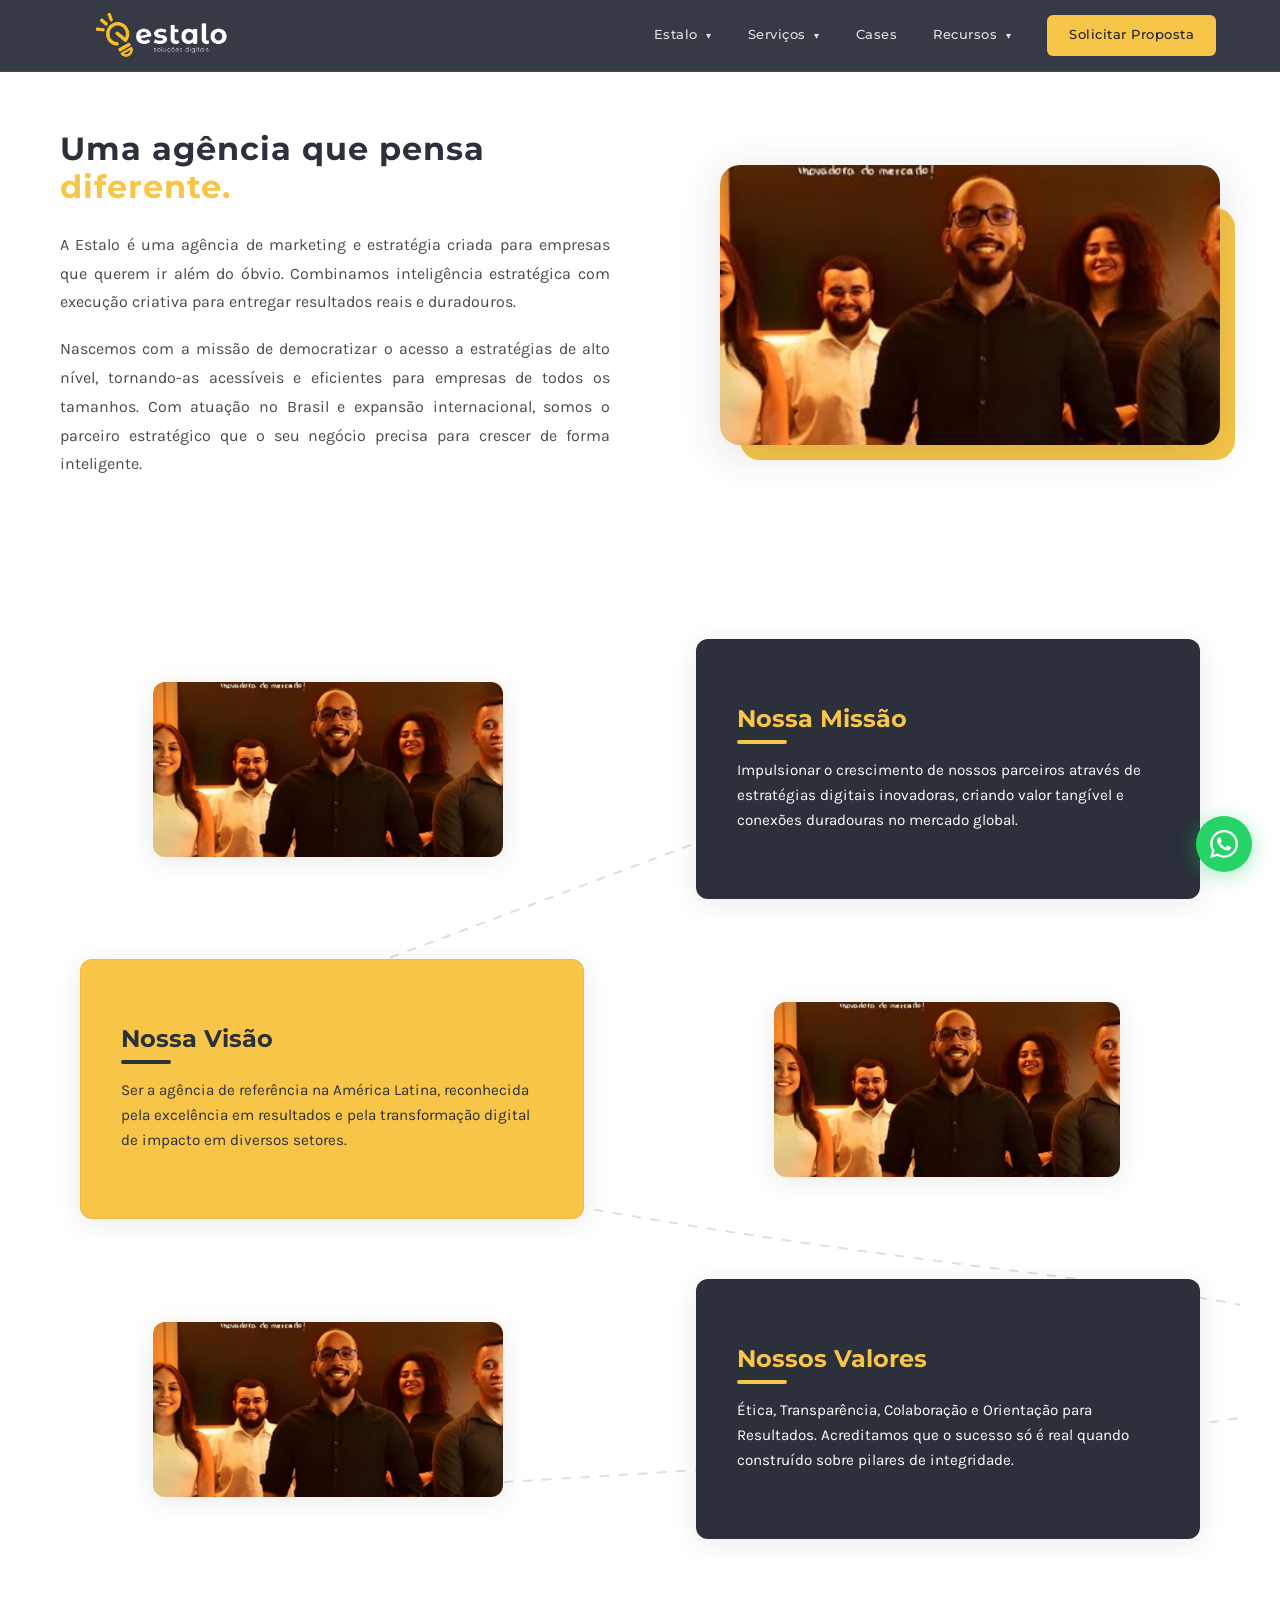
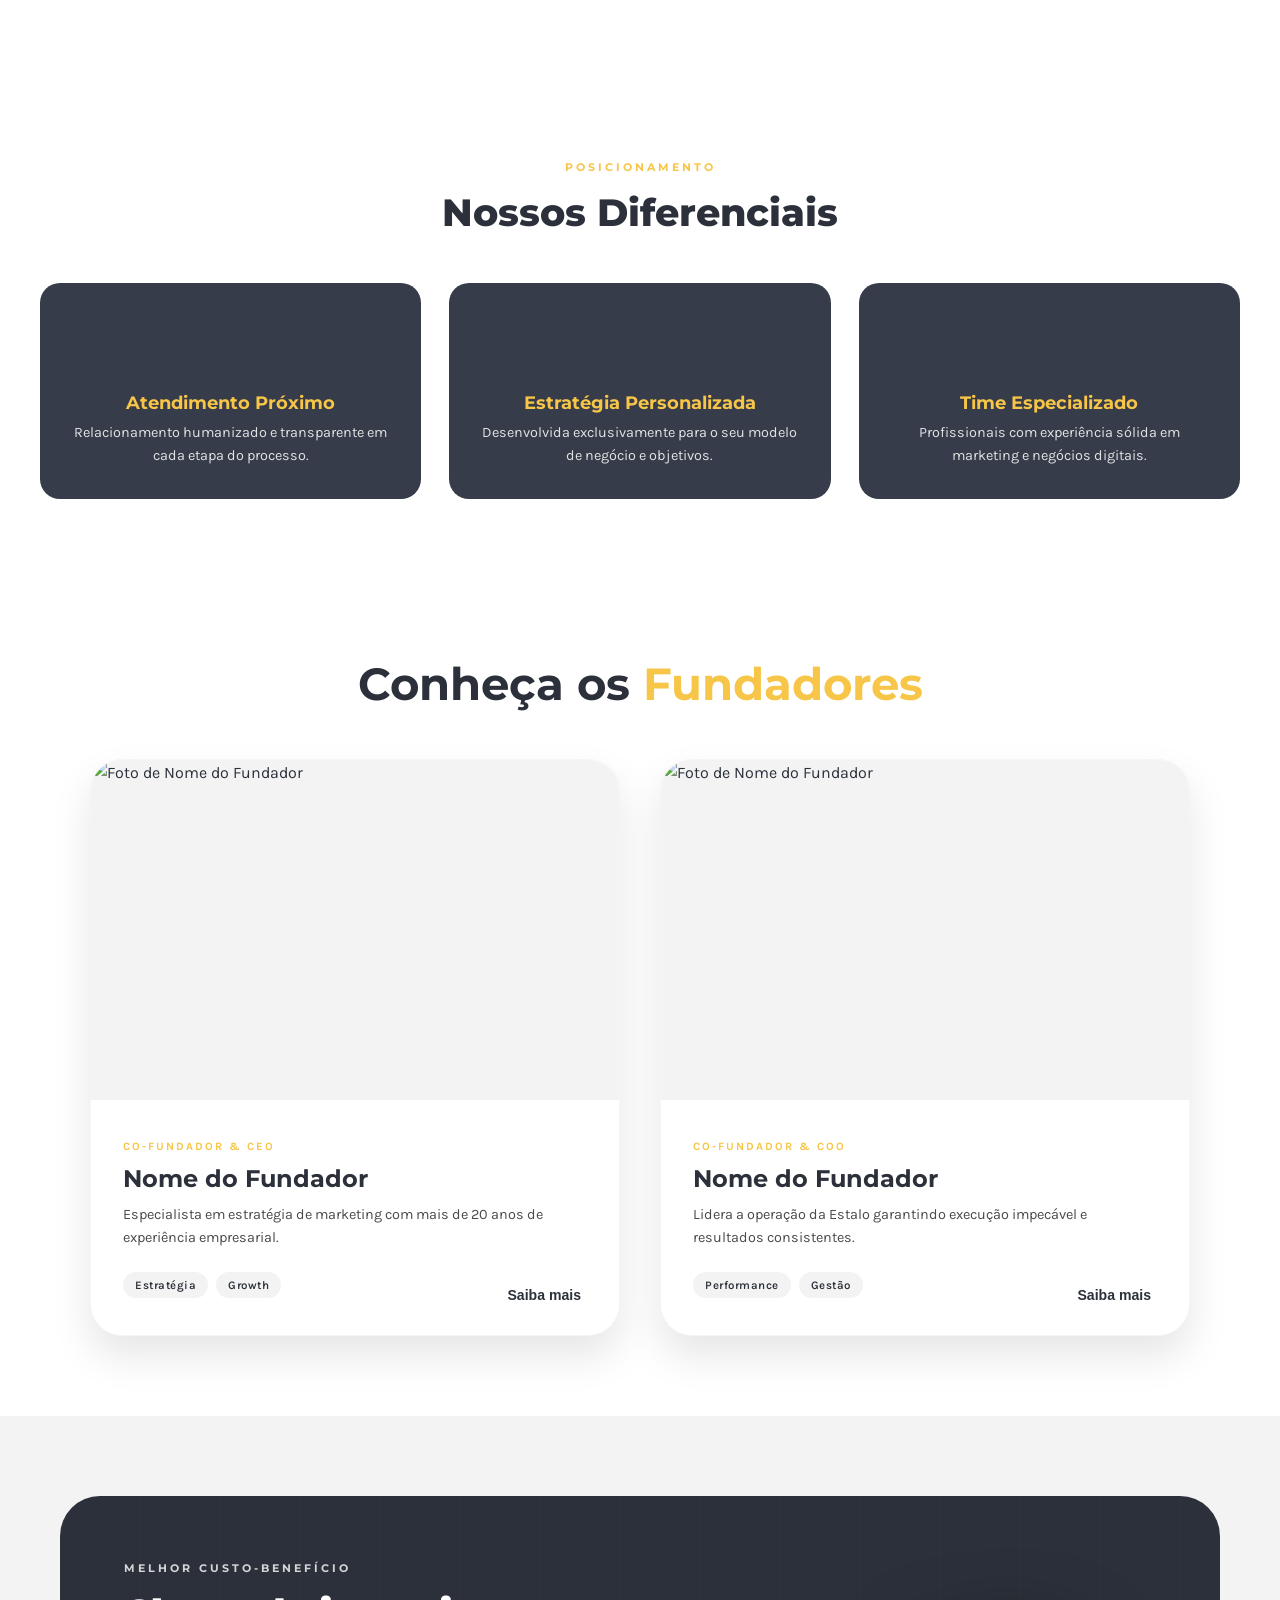
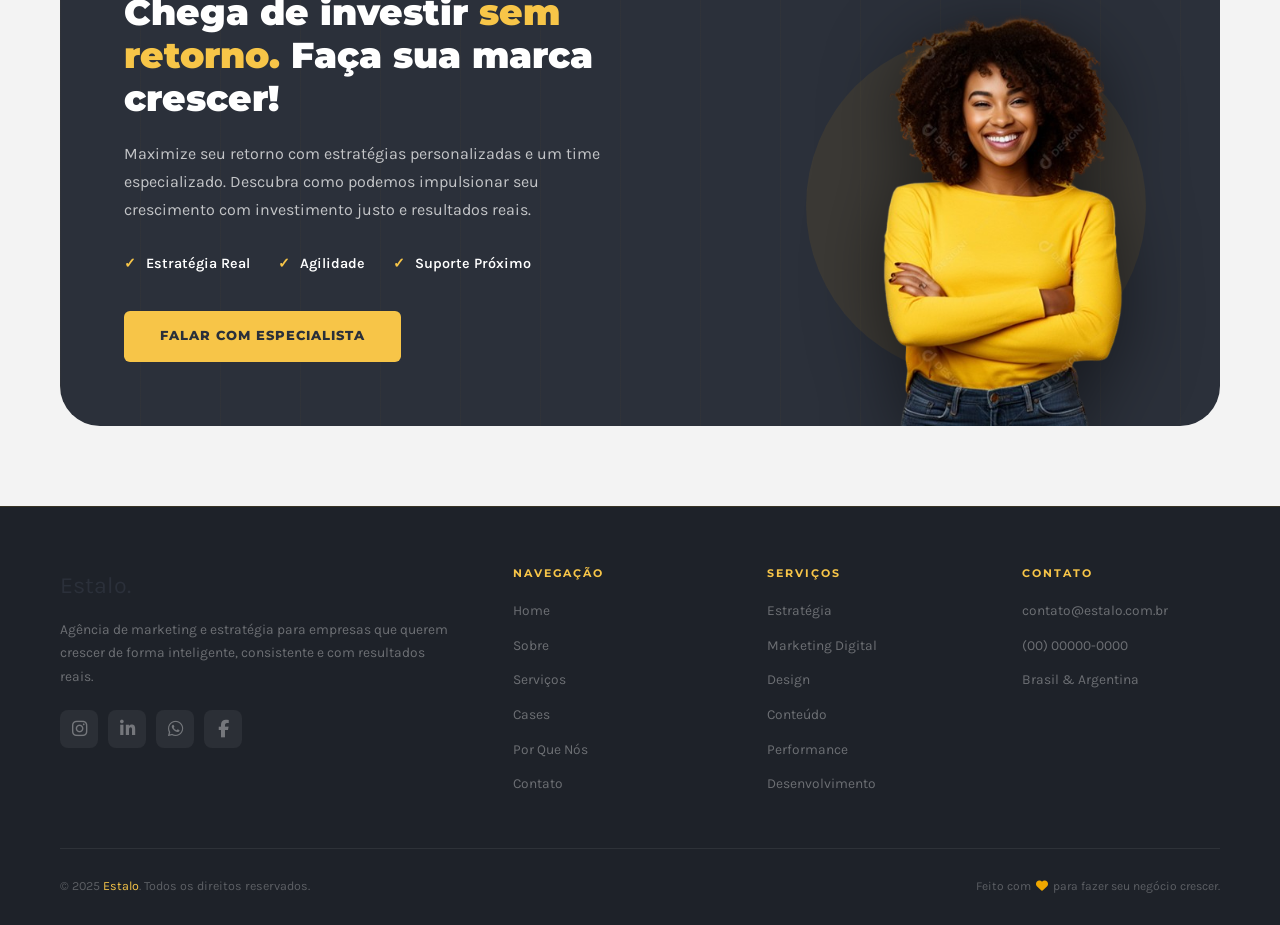
==== commit 3795607a: "Atualização no menu de  navegação" ====
--- a/peges/sobre.html
+++ b/peges/sobre.html
@@ -10,33 +10,83 @@
 <link rel="stylesheet" href="../css/sobre.css">
 <body>
 <!-- NAV -->
-<nav>
-  <a class="nav-logo" href="#home">Estalo<span>.</span></a>
-  <ul class="nav-links">
-    <li></li>
-    <li><a href="#sobre">Sobre</a></li>
-    <li><a href="#servicos">Serviços</a></li>
-    <li><a href="#cases">Cases</a></li>
-    <li><a href="#porque">Por Que Nós</a></li>
-    <li><a href="../index.html#contato">Contato</a></li>
-    <li> <a class="nav-cta" href="../index.html#contato">Solicitar Proposta</a></li>
-  </ul>
-  <button class="nav-hamburger" onclick="toggleMenu()" aria-label="Menu">
-    <span></span><span></span><span></span>
-  </button>
-</nav>
-
-<!-- MOBILE MENU -->
-<div id="mobile-menu" style="display:none;position:fixed;top:72px;left:0;right:0;background:var(--navy);z-index:999;padding:24px;border-bottom:2px solid var(--gold);">
-  <ul style="list-style:none;display:flex;flex-direction:column;gap:20px;">
-    <li><a href="#sobre" onclick="toggleMenu()" style="color:var(--white);text-decoration:none;font-family:Montserrat,sans-serif;font-size:0.85rem;font-weight:600;letter-spacing:1.5px;text-transform:uppercase;">Sobre</a></li>
-    <li><a href="#servicos" onclick="toggleMenu()" style="color:var(--white);text-decoration:none;font-family:Montserrat,sans-serif;font-size:0.85rem;font-weight:600;letter-spacing:1.5px;text-transform:uppercase;">Serviços</a></li>
-    <li><a href="#cases" onclick="toggleMenu()" style="color:var(--white);text-decoration:none;font-family:Montserrat,sans-serif;font-size:0.85rem;font-weight:600;letter-spacing:1.5px;text-transform:uppercase;">Cases</a></li>
-    <li><a href="#porque" onclick="toggleMenu()" style="color:var(--white);text-decoration:none;font-family:Montserrat,sans-serif;font-size:0.85rem;font-weight:600;letter-spacing:1.5px;text-transform:uppercase;">Por Que Nós</a></li>
-    <li><a href="../index.html#contato" onclick="toggleMenu()" style="color:var(--white);text-decoration:none;font-family:Montserrat,sans-serif;font-size:0.85rem;font-weight:600;letter-spacing:1.5px;text-transform:uppercase;">Contato</a></li>
-     <li> <a class="nav-cta" href="../index.html#contato">Solicitar Proposta</a></li>
-  </ul>
-</div>
+<header class="main-header">
+  <nav class="nav-container">
+    
+    <a class="nav-logo" href="#home"><img src="../img/estalolg.png" alt="Estalo"></a>
+    
+    <ul class="nav-links" id="nav-menu">
+      <li class="dropdown">
+        <a href="#sobre" class="dropdown-toggle">Estalo <span class="arrow">▾</span></a>
+        <div class="mega-menu">
+          <div class="mega-column">
+            <h4>Quem Somos</h4>
+            <p>Nossa história, propósito e o que nos move todos os dias.</p>
+            <a href="peges/sobre.html">Conhecer a Estalo →</a>
+          </div>
+          <div class="mega-column">
+            <h4>Por que nos escolher</h4>
+            <p>Nossa metodologia e os diferenciais que geram resultados reais.</p>
+            <a href="#porque">Nossos Diferenciais →</a>
+          </div>
+          <div class="mega-column">
+            <h4>Blog</h4>
+            <p>Artigos, insights e novidades sobre o mercado digital.</p>
+            <a href="peges/blog.html">Ler o Blog →</a>
+          </div>
+        </div>
+      </li>
+
+      <li class="dropdown">
+        <a href="#servicos" class="dropdown-toggle">Serviços <span class="arrow">▾</span></a>
+        <div class="mega-menu mega-menu-grid">
+          <div class="mega-column">
+            <h4>Tráfego Pago</h4>
+            <p>Anúncios certeiros no Google, Meta e LinkedIn para atrair clientes.</p>
+          </div>
+          <div class="mega-column">
+            <h4>Criação de Sites</h4>
+            <p>Desenvolvimento de landing pages e sites velozes focados em conversão.</p>
+          </div>
+          <div class="mega-column">
+            <h4>Marketing</h4>
+            <p>Estratégia digital completa, posicionamento e funis inteligentes.</p>
+          </div>
+          <div class="mega-column">
+            <h4>Outros</h4>
+            <p>Soluções sob medida para a escala do seu negócio.</p>
+            <a href="#servicos">Ver tudo →</a>
+          </div>
+        </div>
+      </li>
+
+      <li><a href="#cases" class="mobile-direct-link">Cases</a></li>
+
+      <li class="dropdown">
+        <a href="#recursos" class="dropdown-toggle">Recursos <span class="arrow">▾</span></a>
+        <div class="mega-menu split-menu">
+          <div class="mega-column">
+            <h4>Materiais Ricos</h4>
+            <p>E-books, planilhas e guias práticos gratuitos.</p>
+            <a href="#materiais">Acessar Downloads →</a>
+          </div>
+          <div class="mega-column">
+            <h4>Trabalhe Conosco</h4>
+            <p>Quer fazer parte do time? Conheça nossa cultura e vagas.</p>
+            <a href="#carreiras">Ver Vagas →</a>
+          </div>
+        </div>
+      </li>
+
+      <li class="cta-container"><a class="nav-cta" href="#contato">Solicitar Proposta</a></li>
+    </ul>
+
+    <button class="nav-hamburger" onclick="toggleMenu()" aria-label="Menu" id="hamburger-btn">
+      <span></span><span></span><span></span>
+    </button>
+
+  </nav>
+</header>
 <main id="pg-sobre">
 
   <!--INICIO-->
--- a/css/stilo.css
+++ b/css/stilo.css
@@ -4,7 +4,7 @@
 :root {
   --navy: #2b303a;
   --navy-light: #363c49;
-  --gold: #F7C548;
+  --gold: #f7c548;
   --gold-dark: #c98e00;
   --dark: #4b4a4a;
   --light: #f3f3f3;
@@ -41,7 +41,7 @@
   color: var(--navy);
   overflow-x: hidden;
   line-height: 1.6;
-   font-style: normal
+  font-style: normal;
 }
 
 /* ═══════════════════════════════════════════
@@ -55,7 +55,7 @@
 h5 {
   font-family: "Montserrat", sans-serif;
   line-height: 1.15;
-   font-style: normal
+  font-style: normal;
 }
 
 a {
@@ -73,83 +73,92 @@
    3. NAVEGAÇÃO
 ═══════════════════════════════════════════ */
 
-nav {
+.main-header {
   position: fixed;
   top: 0;
   left: 0;
   right: 0;
+  width: 100%;
+  height: 72px;
+  background: rgba(43, 48, 58, 0.95);
+  backdrop-filter: blur(12px);
+  border-bottom: 1px solid rgba(255, 255, 255, 0.08);
   z-index: 1000;
+  box-sizing: border-box;
+}
+
+/* Nav limita o conteúdo exatamente em 1200px e centraliza */
+.nav-container {
+  width: 100%;
+  max-width: 1200px;
+  height: 100%;
+  margin: 0 auto;
+  padding: 0 24px;
   display: flex;
   align-items: center;
   justify-content: space-between;
-  padding: 0 60px;
-  height: 72px;
-  background: rgba(43, 48, 58, 0.97);
-  backdrop-filter: blur(12px);
-  border-bottom: 2px solid var(--gold);
-  transition: box-shadow var(--transition);
-}
-
-.nav-logo {
-  font-family: "Montserrat", sans-serif;
-  font-size: 1.7rem;
-  font-weight: 900;
-  color: var(--white);
-  letter-spacing: -1px;
-  text-decoration: none;
-  flex-shrink: 0;
-}
-
-.nav-logo span {
-  color: var(--gold);
-}
-
-/* Links centrais */
+  position: relative; /* Referência para os mega menus */
+  box-sizing: border-box;
+}
+
+/* BRANDING / LOGO */
+.nav-logo img {
+  width: 200px;
+}
+
+/* LINKS DO DESKTOP */
 .nav-links {
   display: flex;
   align-items: center;
   gap: 36px;
   list-style: none;
+  height: 100%;
+  margin: 0;
+  padding: 0;
+}
+
+.nav-links > li {
+  height: 100%;
+  display: flex;
+  align-items: center;
+  position: relative;
 }
 
 .nav-links a {
   font-family: "Montserrat", sans-serif;
-  font-size: 0.75rem;
-  font-weight: 600;
-  letter-spacing: 1.5px;
-  text-transform: uppercase;
-  color: rgba(255, 255, 255, 0.8);
-  transition: color var(--transition);
-}
-
-.nav-links a:hover {
-  color: var(--gold);
-}
-
-/* Botão CTA da nav */
+  font-size: 0.8rem;
+  font-weight: 500;
+  letter-spacing: 0.5px;
+  text-transform: capitalize;
+  color: rgba(255, 255, 255, 0.85);
+  text-decoration: none;
+  transition: color 0.3s ease;
+}
+
+.arrow {
+  font-size: 0.65rem;
+  margin-left: 4px;
+  display: inline-block;
+  transition: transform 0.3s ease;
+}
+
+/* BOTÃO CTA (SOLICITAR PROPOSTA) */
 .nav-cta {
   background: var(--gold);
-  color: var(--navy);
+  color: #1e222a !important;
   font-family: "Montserrat", sans-serif;
-  font-size: 0.72rem;
-  font-weight: 800;
-  letter-spacing: 1.5px;
-  text-transform: uppercase;
+  font-size: 0.75rem;
+  font-weight: 700;
   padding: 10px 22px;
-  border-radius: var(--radius-sm);
-  transition:
-    background var(--transition),
-    transform var(--transition);
-  white-space: nowrap;
-  flex-shrink: 0;
-}
-
+  border-radius: 6px;
+  transition: all 0.3s ease;
+}
 .nav-cta:hover {
-  background: var(--gold-dark);
+  background: #e09d00;
   transform: translateY(-1px);
 }
 
-/* Hambúrguer — escondido no desktop */
+/* BOTÃO HAMBÚRGUER (MOBILE) */
 .nav-hamburger {
   display: none;
   flex-direction: column;
@@ -157,58 +166,212 @@
   cursor: pointer;
   background: none;
   border: none;
-  padding: 4px;
-}
-
+}
 .nav-hamburger span {
   display: block;
   width: 24px;
   height: 2px;
   background: var(--white);
   border-radius: 2px;
-  transition: all 0.3s;
-}
-
-/* Menu mobile */
-#mobile-menu {
-  display: none;
-  position: fixed;
-  top: 72px;
-  left: 0;
-  right: 0;
-  background: var(--navy);
-  z-index: 998;
-  padding: 28px 24px;
-  border-bottom: 2px solid rgba(240, 168, 0, 0.3);
-  box-shadow: 0 20px 60px rgba(0, 0, 0, 0.4);
-}
-
-#mobile-menu ul {
-  list-style: none;
-  display: flex;
-  flex-direction: column;
-  gap: 20px;
-  margin-bottom: 24px;
-}
-
-#mobile-menu ul li a {
-  color: var(--white);
-  font-family: "Montserrat", sans-serif;
-  font-size: 0.88rem;
-  font-weight: 600;
-  letter-spacing: 1.5px;
-  text-transform: uppercase;
-}
-
-#mobile-menu .nav-cta {
-  display: block;
-  text-align: center;
-  width: 100%;
-  padding: 14px;
-  font-size: 0.8rem;
-  border-radius: var(--radius-sm);
-}
-
+  transition: 0.3s;
+}
+
+/* ==========================================================================
+   COMPORTAMENTO DO MEGA MENU (DESKTOP)
+   ========================================================================== */
+@media (min-width: 993px) { 
+  .nav-links a:hover,
+  .dropdown:hover .dropdown-toggle {
+    color: var(--gold);
+  }
+
+  .dropdown:hover .arrow {
+    transform: rotate(180deg);
+  }
+
+  .mega-menu {
+    position: absolute;
+    top: 72px;
+    left: 50%;
+    transform: translateX(-50%) translateY(10px);
+    width: 750px;
+    background: rgba(30, 34, 42, 0.98);
+    backdrop-filter: blur(16px);
+    border: 1px solid rgba(255, 255, 255, 0.08);
+    border-radius: 12px;
+    padding: 30px;
+    display: flex;
+    gap: 24px;
+    box-shadow: 0 20px 50px rgba(0, 0, 0, 0.5);
+    opacity: 0;
+    visibility: hidden;
+    transition: all 0.3s ease;
+    pointer-events: none;
+  }
+
+  .dropdown:hover .mega-menu {
+    opacity: 1;
+    visibility: visible;
+    pointer-events: auto;
+    transform: translateX(-50%) translateY(0);
+  }
+
+  .mega-menu-grid {
+    width: 650px;
+    display: grid;
+    grid-template-columns: 1fr 1fr;
+    gap: 24px;
+  }
+  .split-menu {
+    width: 500px;
+  }
+
+  .mega-column {
+    flex: 1;
+    display: flex;
+    flex-direction: column;
+  }
+  .mega-column h4 {
+    font-family: "Montserrat", sans-serif;
+    color: var(--white);
+    font-size: 0.9rem;
+    margin-top: 0;
+    margin-bottom: 8px;
+  }
+  .mega-column p {
+    font-family: "Montserrat", sans-serif;
+    color: rgba(255, 255, 255, 0.6);
+    font-size: 0.78rem;
+    line-height: 1.4;
+    margin-bottom: 12px;
+  }
+  .mega-column a {
+    font-size: 0.75rem;
+    color: var(--gold);
+    margin-top: auto;
+  }
+  .mega-column a:hover {
+    text-decoration: underline;
+  }
+}
+
+/* ==========================================================================
+   COMPORTAMENTO RESPONSIVO AUTOMATIZADO (MOBILE)
+   ========================================================================== */
+@media (max-width: 992px) {
+
+  .nav-container { 
+    padding: 0 16px; 
+  }
+
+  .nav-logo {
+    display: flex;
+    align-items: center;
+    justify-content: flex-start;
+    padding-left: 0;  
+    margin-left: -4px; 
+  }
+
+  
+  .nav-logo img {
+    height: 60px;
+    width: auto;
+    object-position: left; 
+  }
+  .nav-hamburger {
+    display: flex;
+  }
+
+  /* Lista se transforma em painel vertical drop-down completo */
+  .nav-links {
+    display: none;
+    position: fixed;
+    top: 72px;
+    left: 0;
+    right: 0;
+    background: rgba(30, 34, 42, 0.98);
+    backdrop-filter: blur(12px);
+    flex-direction: column;
+    align-items: flex-start;
+    gap: 0;
+    padding: 24px;
+    overflow-y: auto;
+    height: calc(100vh - 72px);
+  }
+
+  .nav-links.active {
+    display: flex;
+  }
+
+  .nav-links > li {
+    width: 100%;
+    height: auto;
+    flex-direction: column;
+    align-items: flex-start;
+    border-bottom: 1px solid rgba(255, 255, 255, 0.05);
+  }
+
+  .nav-links > li > a {
+    width: 100%;
+    padding: 18px 0;
+    font-size: 1rem;
+    display: flex;
+    justify-content: space-between;
+  }
+
+  /* Submenus viram blocos estilo "Accordion" */
+  .mega-menu {
+    display: none;
+    width: 100% !important;
+    padding: 0 0 16px 12px;
+    flex-direction: column;
+    gap: 20px;
+    box-sizing: border-box;
+  }
+
+  .dropdown.open .mega-menu {
+    display: flex;
+  }
+  .dropdown.open .arrow {
+    transform: rotate(180deg);
+  }
+  .mega-column {
+    margin-bottom: 10px;
+  }
+  .mega-column h4 {
+    font-size: 0.9rem;
+    color: var(--gold);
+    margin-bottom: 4px;
+  }
+  .mega-column p {
+    font-size: 0.8rem;
+    color: rgba(255, 255, 255, 0.7);
+    margin-bottom: 6px;
+  }
+
+  .cta-container {
+    width: 100%;
+    padding: 24px 0;
+    border: none !important;
+  }
+  .nav-links .nav-cta {
+    display: block;
+    text-align: center;
+    width: 100%;
+    padding: 14px;
+  }
+
+  /* Animação do ícone Hambúrguer ativo */
+  .nav-hamburger.active span:nth-child(1) {
+    transform: rotate(45deg) translate(5px, 5px);
+  }
+  .nav-hamburger.active span:nth-child(2) {
+    opacity: 0;
+  }
+  .nav-hamburger.active span:nth-child(3) {
+    transform: rotate(-45deg) translate(5px, -5px);
+  }
+}
 /* ═══════════════════════════════════════════
    4. HERO
 ═══════════════════════════════════════════ */
